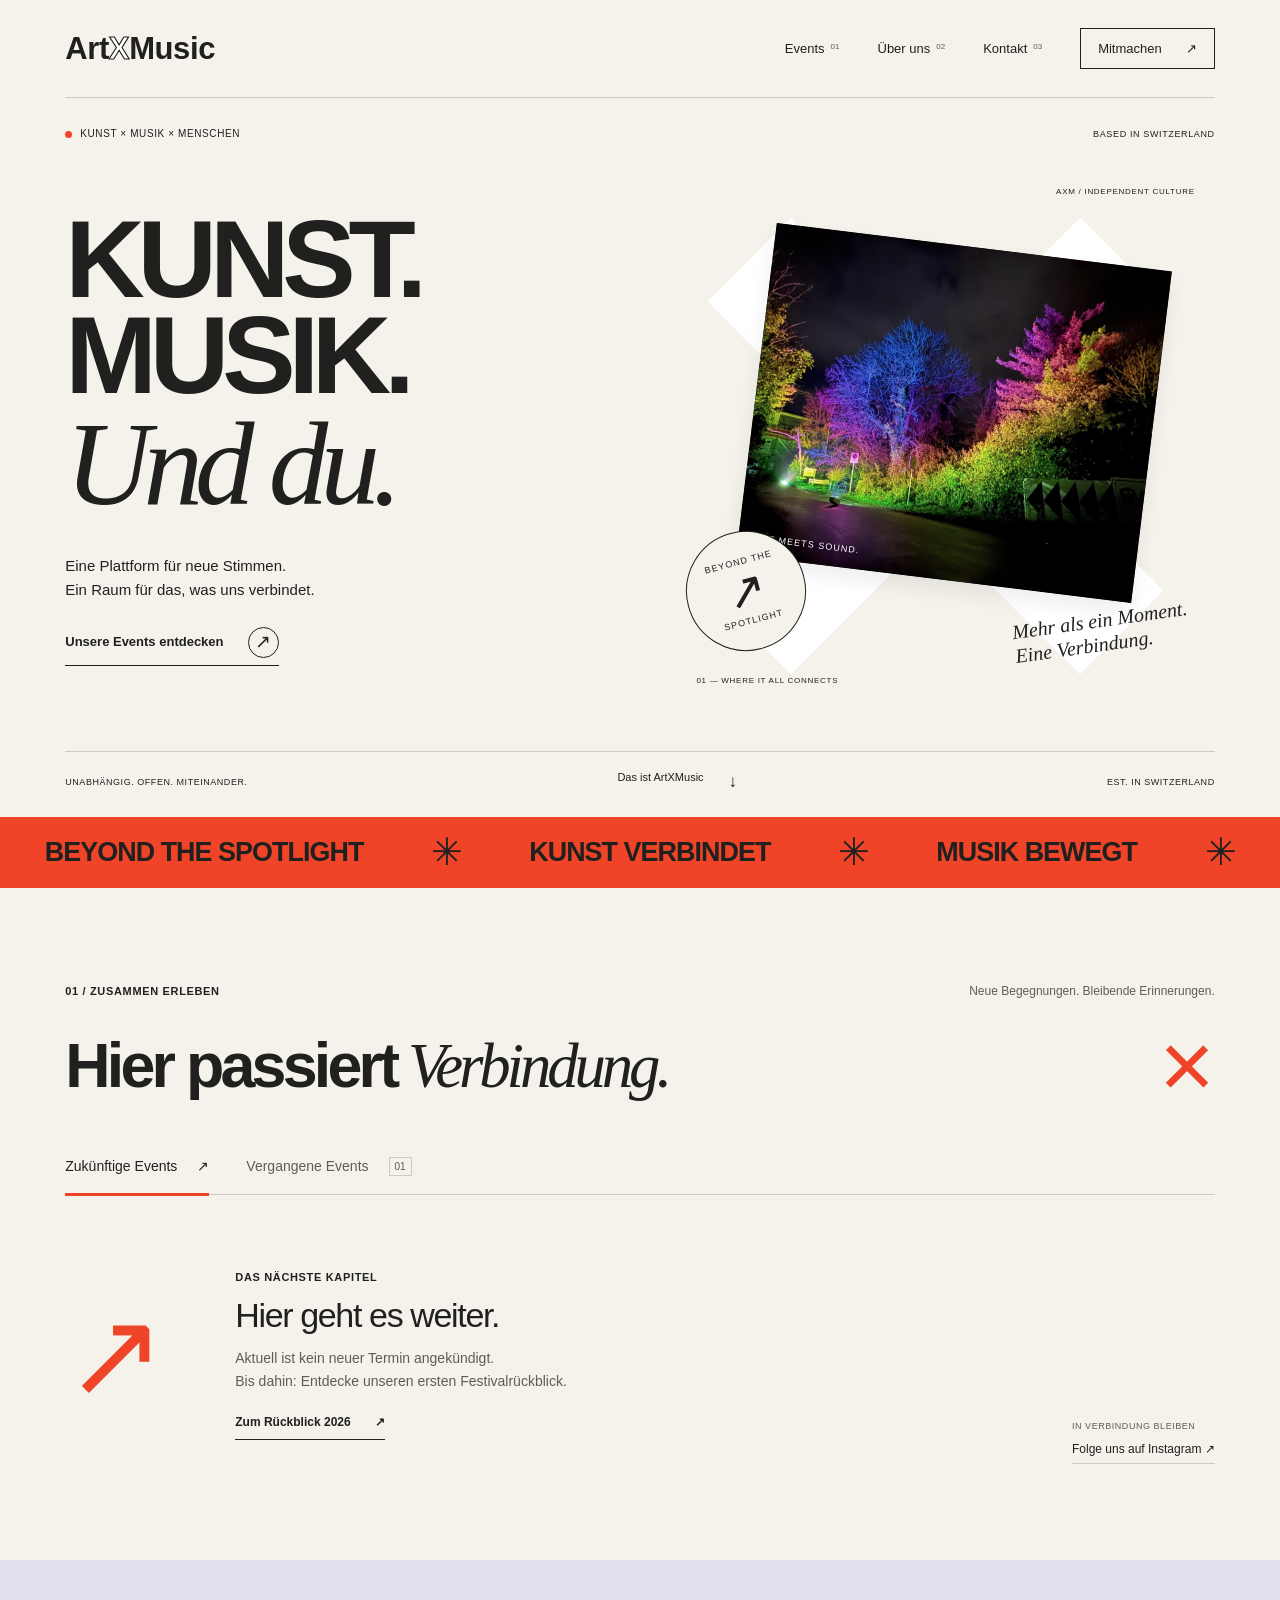
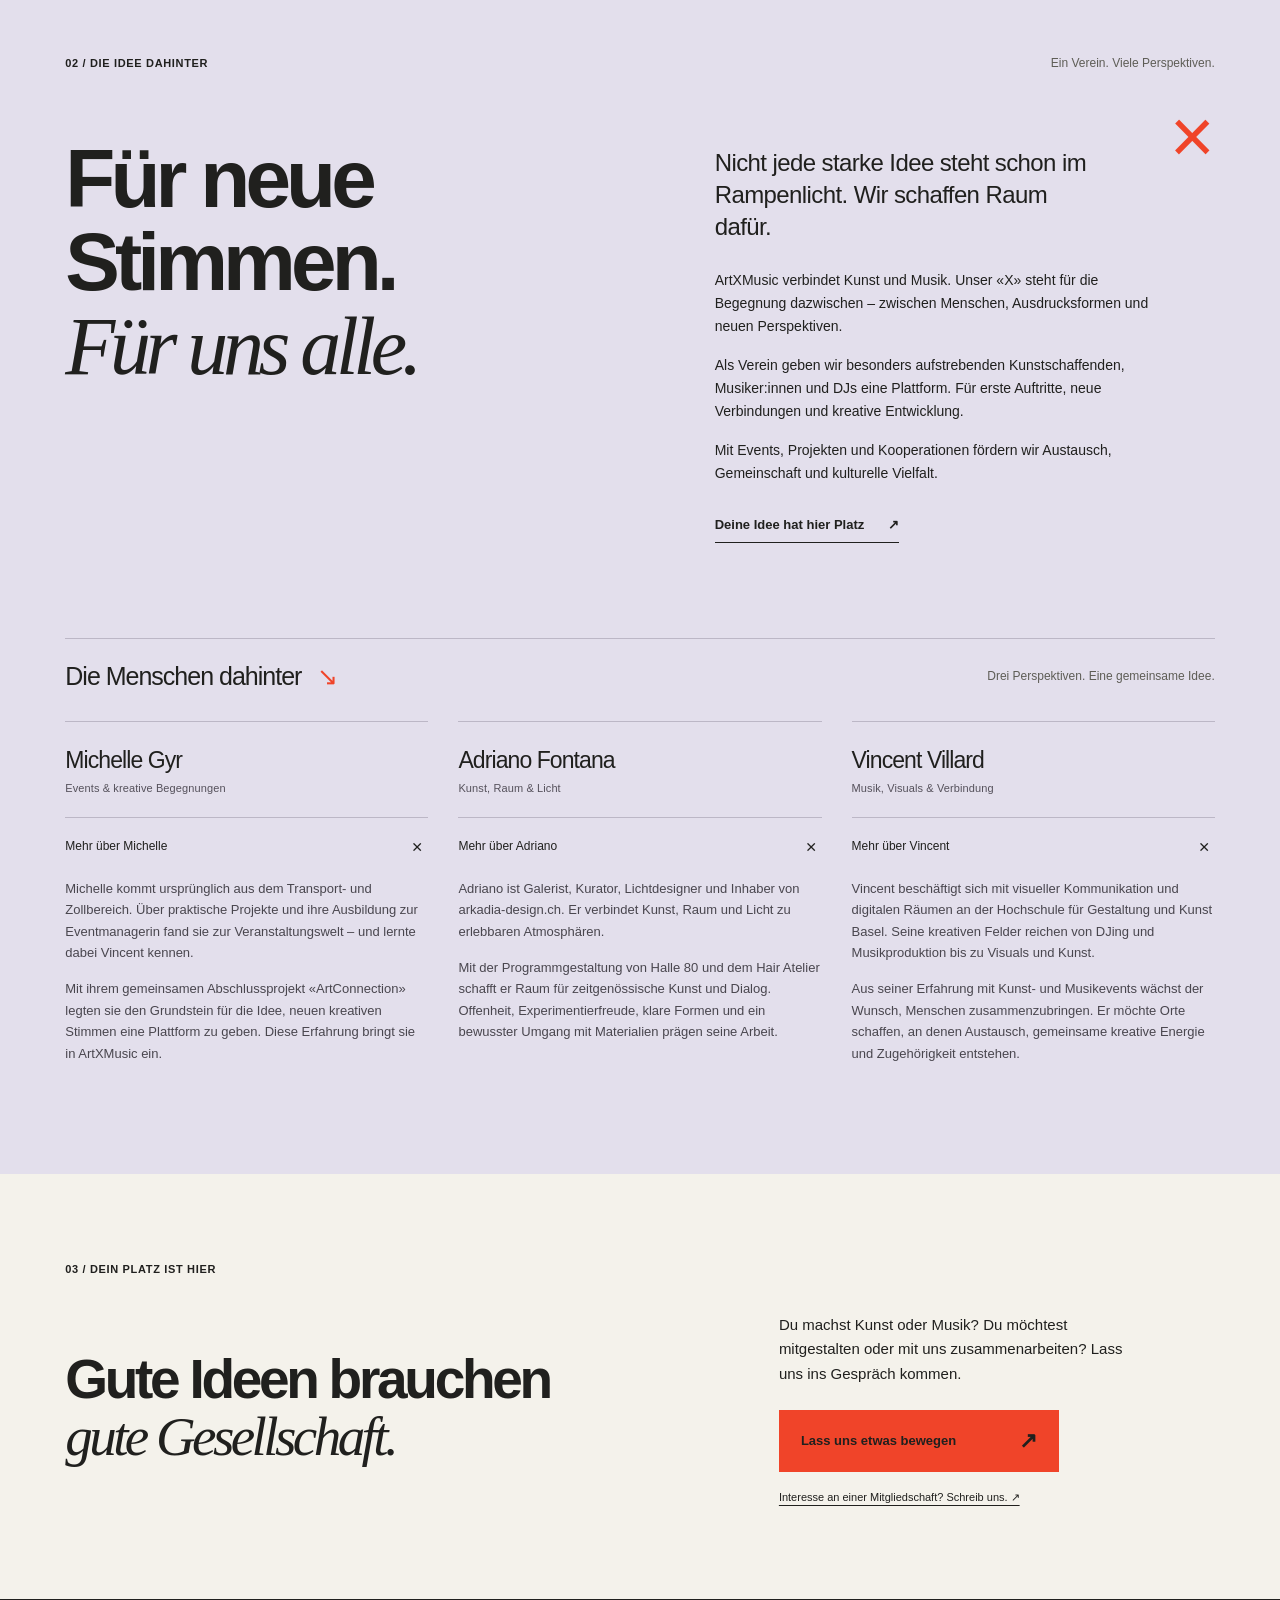
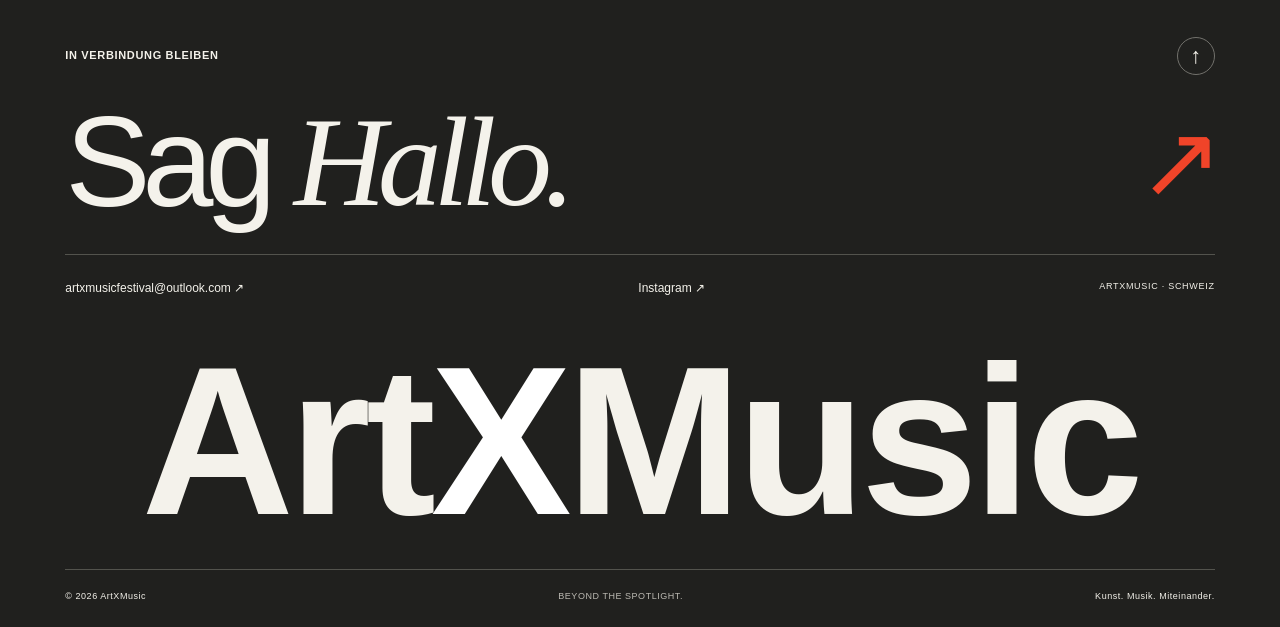
==== index.html @ 47f28bb2 "Add files via upload" ====
<!doctype html>
<html lang="de">
<head>
  <meta charset="UTF-8">
  <meta name="viewport" content="width=device-width, initial-scale=1">
  <meta name="theme-color" content="#f4f2eb">
  <meta name="description" content="ArtXMusic verbindet Kunst, Musik und Menschen. Entdecke unseren Verein, zukünftige Events und Rückblicke. Beyond the Spotlight.">
  <title>ArtXMusic — Beyond the Spotlight</title>
  <link rel="icon" href="assets/favicon.svg" type="image/svg+xml">
  <link rel="stylesheet" href="styles.css">
  <script src="app.js" defer></script>
</head>
<body>
  <a class="skip-link" href="#main">Zum Inhalt</a>
  <header class="site-header">
    <a class="wordmark" href="#start" aria-label="ArtXMusic – zur Startseite">Art<span class="brand-x">X</span>Music</a>
    <button class="menu-toggle" aria-controls="navigation" aria-expanded="false"><span>Menü</span><span aria-hidden="true">＋</span></button>
    <nav id="navigation" aria-label="Hauptnavigation">
      <a href="#events">Events<span class="nav-number">01</span></a>
      <a href="#verein">Über uns<span class="nav-number">02</span></a>
      <a href="#kontakt">Kontakt<span class="nav-number">03</span></a>
      <a class="nav-cta" href="#mitmachen">Mitmachen <span aria-hidden="true">↗</span></a>
    </nav>
  </header>

  <main id="main">
    <section class="hero page-width" id="start" aria-labelledby="hero-title">
      <div class="hero-eyebrow"><span class="status-dot"></span> KUNST × MUSIK × MENSCHEN <span class="hero-location">BASED IN SWITZERLAND</span></div>
      <div class="hero-grid">
        <div class="hero-copy">
          <h1 id="hero-title">KUNST.<br>MUSIK.<br><span class="serif-word">Und du.</span></h1>
          <p>Eine Plattform für neue Stimmen.<br>Ein Raum für das, was uns verbindet.</p>
          <a class="text-link" href="#events">Unsere Events entdecken <span class="arrow-circle" aria-hidden="true">↗</span></a>
        </div>
        <div class="hero-art" aria-label="Grafische Komposition aus Festivalmotiv und weißem X">
          <span class="art-coordinate coordinate-top" aria-hidden="true">AXM / INDEPENDENT CULTURE</span>
          <div class="art-cross" aria-hidden="true"></div>
          <figure class="hero-photo"><img src="assets/festival-2026.jpg" alt="Bäume in leuchtendem Blau, Pink und Grün bei Nacht" width="1800" height="1009" fetchpriority="high"><figcaption>ART MEETS SOUND.</figcaption></figure>
          <span class="art-note">Mehr als ein Moment.<br>Eine Verbindung.</span>
          <div class="round-stamp" aria-hidden="true"><span>BEYOND THE</span><strong>↗</strong><span>SPOTLIGHT</span></div>
          <span class="art-coordinate coordinate-bottom" aria-hidden="true">01 — WHERE IT ALL CONNECTS</span>
        </div>
      </div>
      <div class="hero-footer"><span>UNABHÄNGIG. OFFEN. MITEINANDER.</span><a href="#verein">Das ist ArtXMusic <span aria-hidden="true">↓</span></a><span class="hero-edition">EST. IN SWITZERLAND</span></div>
    </section>

    <div class="manifesto-strip" aria-label="Beyond the Spotlight"><div><span>BEYOND THE SPOTLIGHT</span><span class="strip-x" aria-hidden="true">✳</span><span>KUNST VERBINDET</span><span class="strip-x" aria-hidden="true">✳</span><span>MUSIK BEWEGT</span><span class="strip-x" aria-hidden="true">✳</span></div></div>

    <section class="events-section page-width section-space" id="events" aria-labelledby="events-title">
      <div class="section-topline"><span class="eyebrow">01 / ZUSAMMEN ERLEBEN</span><span class="small-note">Neue Begegnungen. Bleibende Erinnerungen.</span></div>
      <div class="section-heading"><h2 id="events-title">Hier passiert<span class="serif-word"> Verbindung.</span></h2><span class="small-cross" aria-hidden="true">×</span></div>
      <div class="event-tabs" role="tablist" aria-label="Veranstaltungen filtern">
        <button id="tab-future" role="tab" aria-selected="true" aria-controls="panel-future" tabindex="0">Zukünftige Events <span aria-hidden="true">↗</span></button>
        <button id="tab-past" role="tab" aria-selected="false" aria-controls="panel-past" tabindex="-1">Vergangene Events <span class="count">01</span></button>
      </div>
      <div id="panel-future" class="future-panel" role="tabpanel" aria-labelledby="tab-future">
        <div class="future-mark" aria-hidden="true">↗</div>
        <div class="future-copy"><span class="eyebrow">DAS NÄCHSTE KAPITEL</span><h3>Hier geht es weiter.</h3><p>Aktuell ist kein neuer Termin angekündigt.<br>Bis dahin: Entdecke unseren ersten Festivalrückblick.</p><button class="text-link" data-show-past>Zum Rückblick 2026 <span aria-hidden="true">↗</span></button></div>
        <a class="instagram-note" href="https://www.instagram.com/artxmusicfestival/" target="_blank" rel="noopener noreferrer"><span>IN VERBINDUNG BLEIBEN</span>Folge uns auf Instagram ↗</a>
      </div>
      <div id="panel-past" role="tabpanel" aria-labelledby="tab-past" hidden>
        <article class="event-card">
          <a class="event-image" href="festival-2026.html" aria-label="ArtXMusic Festival 2026 – Rückblick ansehen"><img src="assets/festival-2026.jpg" alt="Farbig beleuchtete Bäume – das Bildmotiv des ArtXMusic Festival 2026" width="1800" height="1009" loading="lazy"><span class="event-tag">RÜCKBLICK / 2026</span><span class="image-arrow" aria-hidden="true">↗</span></a>
          <div class="event-card-copy"><span class="eyebrow">04.–05. SEPTEMBER 2026 · DORNACH</span><h3><a href="festival-2026.html">ArtXMusic<br><span class="serif-word">Festival.</span></a></h3><p>Kunst und Musik an einem Ort.<br>Unser Festival in der Tipioase.</p><a class="text-link" href="festival-2026.html">Zum Rückblick <span aria-hidden="true">↗</span></a></div>
        </article>
      </div>
    </section>

    <section class="about-section section-space" id="verein" aria-labelledby="about-title">
      <div class="page-width"><div class="section-topline"><span class="eyebrow">02 / DIE IDEE DAHINTER</span><span class="small-note">Ein Verein. Viele Perspektiven.</span></div>
      <div class="about-grid"><h2 id="about-title">Für neue<br>Stimmen.<br><span class="serif-word">Für uns alle.</span></h2><div class="about-copy"><span class="about-symbol" aria-hidden="true">×</span><p class="lead">Nicht jede starke Idee steht schon im Rampenlicht. Wir schaffen Raum dafür.</p><p>ArtXMusic verbindet Kunst und Musik. Unser «X» steht für die Begegnung dazwischen – zwischen Menschen, Ausdrucksformen und neuen Perspektiven.</p><p>Als Verein geben wir besonders aufstrebenden Kunstschaffenden, Musiker:innen und DJs eine Plattform. Für erste Auftritte, neue Verbindungen und kreative Entwicklung.</p><p>Mit Events, Projekten und Kooperationen fördern wir Austausch, Gemeinschaft und kulturelle Vielfalt.</p><a class="text-link" href="#mitmachen">Deine Idee hat hier Platz <span aria-hidden="true">↗</span></a></div></div>
      <div class="team-intro"><h3>Die Menschen dahinter<span aria-hidden="true"> ↘</span></h3><span class="small-note">Drei Perspektiven. Eine gemeinsame Idee.</span></div>
      <div class="team-grid">
        <article class="team-card"><h4>Michelle Gyr</h4><p class="team-caption">Events & kreative Begegnungen</p><details open><summary>Mehr über Michelle <span aria-hidden="true">＋</span></summary><div class="bio"><p>Michelle kommt ursprünglich aus dem Transport- und Zollbereich. Über praktische Projekte und ihre Ausbildung zur Eventmanagerin fand sie zur Veranstaltungswelt – und lernte dabei Vincent kennen.</p><p>Mit ihrem gemeinsamen Abschlussprojekt «ArtConnection» legten sie den Grundstein für die Idee, neuen kreativen Stimmen eine Plattform zu geben. Diese Erfahrung bringt sie in ArtXMusic ein.</p></div></details></article>
        <article class="team-card"><h4>Adriano Fontana</h4><p class="team-caption">Kunst, Raum & Licht</p><details open><summary>Mehr über Adriano <span aria-hidden="true">＋</span></summary><div class="bio"><p>Adriano ist Galerist, Kurator, Lichtdesigner und Inhaber von arkadia-design.ch. Er verbindet Kunst, Raum und Licht zu erlebbaren Atmosphären.</p><p>Mit der Programmgestaltung von Halle 80 und dem Hair Atelier schafft er Raum für zeitgenössische Kunst und Dialog. Offenheit, Experimentierfreude, klare Formen und ein bewusster Umgang mit Materialien prägen seine Arbeit.</p></div></details></article>
        <article class="team-card"><h4>Vincent Villard</h4><p class="team-caption">Musik, Visuals & Verbindung</p><details open><summary>Mehr über Vincent <span aria-hidden="true">＋</span></summary><div class="bio"><p>Vincent beschäftigt sich mit visueller Kommunikation und digitalen Räumen an der Hochschule für Gestaltung und Kunst Basel. Seine kreativen Felder reichen von DJing und Musikproduktion bis zu Visuals und Kunst.</p><p>Aus seiner Erfahrung mit Kunst- und Musikevents wächst der Wunsch, Menschen zusammenzubringen. Er möchte Orte schaffen, an denen Austausch, gemeinsame kreative Energie und Zugehörigkeit entstehen.</p></div></details></article>
      </div></div>
    </section>

    <section class="participate-section page-width section-space" id="mitmachen" aria-labelledby="participate-title"><div class="participate-label eyebrow">03 / DEIN PLATZ IST HIER</div><div class="participate-content"><h2 id="participate-title">Gute Ideen brauchen<br><span class="serif-word">gute Gesellschaft.</span></h2><div><p>Du machst Kunst oder Musik? Du möchtest mitgestalten oder mit uns zusammenarbeiten? Lass uns ins Gespräch kommen.</p><a class="solid-button" href="mailto:artxmusicfestival@outlook.com?subject=Bei%20ArtXMusic%20mitmachen">Lass uns etwas bewegen <span aria-hidden="true">↗</span></a><a class="membership-link" href="mailto:artxmusicfestival@outlook.com?subject=Interesse%20an%20einer%20Mitgliedschaft">Interesse an einer Mitgliedschaft? Schreib uns. ↗</a></div></div></section>
  </main>

  <footer class="site-footer" id="kontakt"><div class="page-width"><div class="footer-top"><span class="eyebrow">IN VERBINDUNG BLEIBEN</span><a href="#start" class="back-top" aria-label="Zurück nach oben">↑</a></div><a class="footer-email" href="mailto:artxmusicfestival@outlook.com">Sag <span class="serif-word">Hallo.</span><span aria-hidden="true">↗</span></a><div class="footer-links"><a href="mailto:artxmusicfestival@outlook.com">artxmusicfestival@outlook.com ↗</a><a href="https://www.instagram.com/artxmusicfestival/" target="_blank" rel="noopener noreferrer">Instagram ↗</a><span>ARTXMUSIC · SCHWEIZ</span></div><div class="footer-brand" aria-hidden="true">Art<span>X</span>Music</div><div class="footer-bottom"><span>© 2026 ArtXMusic</span><span>BEYOND THE SPOTLIGHT.</span><span>Kunst. Musik. Miteinander.</span></div></div></footer>
</body>
</html>
---- styles.css ----
@font-face{font-family:Editorial;src:local('Georgia');font-display:swap}
:root{--paper:#f4f2eb;--ink:#20201e;--accent:#f04429;--line:#cccac1;--muted:#5e5d56;--lavender:#e3dfec;--gutter:clamp(22px,5.1vw,88px)}
*{box-sizing:border-box}html{scroll-behavior:smooth;scroll-padding-top:100px}body{margin:0;background:var(--paper);color:var(--ink);font-family:Arial,Helvetica,sans-serif;-webkit-font-smoothing:antialiased}a{color:inherit;text-decoration:none}button{font:inherit;color:inherit;cursor:pointer}img{display:block;width:100%;height:auto}button,a,summary{-webkit-tap-highlight-color:transparent}a:focus-visible,button:focus-visible,summary:focus-visible{outline:3px solid var(--accent);outline-offset:6px}::selection{background:var(--accent);color:var(--paper)}[hidden]{display:none!important}button{border:0;background:none}h1,h2,h3,h4,p,figure{margin:0}p{line-height:1.65}button,summary{touch-action:manipulation}section[id],footer[id]{scroll-margin-top:20px}.page-width{width:calc(100% - var(--gutter)*2);max-width:1520px;margin-inline:auto}.section-space{padding-block:95px}.eyebrow,.small-note,.hero-eyebrow,.hero-footer,.art-coordinate,.event-tag,.team-caption,.footer-bottom,.footer-links,.instagram-note span{font-size:11px;line-height:1.4;letter-spacing:.06em}.eyebrow{font-weight:600}.small-note{color:var(--muted);letter-spacing:0;font-size:12px}.serif-word{font-family:Georgia,'Times New Roman',serif;font-style:italic;font-weight:400;letter-spacing:-.065em}.site-header{height:98px;display:flex;align-items:center;justify-content:space-between;margin-inline:var(--gutter);border-bottom:1px solid var(--line);position:relative;z-index:10}.wordmark{font-size:31px;font-weight:800;letter-spacing:-.4px;display:inline-block;white-space:nowrap}.brand-x{font:inherit;color:#fff;letter-spacing:inherit;margin:0;-webkit-text-stroke:1.15px var(--ink)}.brand-dot{font-size:11px;align-self:flex-start;letter-spacing:0;margin-left:4px;margin-top:5px}.site-header nav{display:flex;gap:38px;align-items:center;font-size:13px}.site-header nav>a{display:flex;align-items:center;gap:6px}.site-header nav>a:not(.nav-cta):hover{color:var(--accent)}.nav-number{font-size:8px;align-self:flex-start;color:var(--muted);padding-top:1px}.site-header .nav-cta{border:1px solid var(--ink);padding:12px 17px;gap:24px}.nav-cta:hover{background:var(--ink);color:var(--paper)}.menu-toggle{display:none}.skip-link{position:fixed;z-index:100;background:var(--ink);color:var(--paper);padding:15px;top:-100px;left:20px}.skip-link:focus{top:15px}.hero{padding-top:29px}.hero-eyebrow{display:flex;align-items:center;gap:8px;font-size:10px}.status-dot{width:7px;height:7px;background:var(--accent);border-radius:50%}.hero-location{margin-left:auto;letter-spacing:.07em;font-size:9px}.hero-grid{display:grid;grid-template-columns:1.1fr 1fr;gap:40px;padding-top:28px;padding-bottom:43px;align-items:center;min-height:610px}.hero h1{font-size:clamp(82px,8.6vw,138px);line-height:.87;font-weight:800;letter-spacing:-.065em}.hero h1 .serif-word{font-size:1.08em;line-height:1.04;display:inline-block}.hero-copy>p{font-size:15px;margin-block:27px 25px;line-height:1.6}.text-link{display:inline-flex;align-items:center;gap:24px;font-size:13px;font-weight:600;padding:0 0 7px;border-bottom:1px solid var(--ink);line-height:1.6}.text-link:hover{color:var(--accent);border-color:var(--accent)}.arrow-circle{width:31px;height:31px;border:1px solid;border-radius:50%;display:flex;align-items:center;justify-content:center;font-size:19px;font-weight:400}.hero-art{height:506px;position:relative;isolation:isolate;margin-right:4px}.art-cross{position:absolute;inset:1% 6% 2% 1%;z-index:-1}.art-cross:before,.art-cross:after{content:'';position:absolute;top:40%;left:-4%;width:108%;height:24%;background:#fff;transform:rotate(45deg)}.art-cross:after{transform:rotate(-45deg)}.hero-photo{position:absolute;width:76%;height:66%;left:13%;top:12%;transform:rotate(7deg);box-shadow:0 10px 20px #00000012;background:#111;overflow:hidden}.hero-photo img{height:100%;object-fit:cover;object-position:59%;filter:saturate(.82)}.hero-photo figcaption{position:absolute;bottom:14px;left:16px;color:#fff;font-size:9px;letter-spacing:.12em}.art-coordinate{position:absolute;font-size:8px;letter-spacing:.09em}.coordinate-top{top:0;right:16px}.coordinate-bottom{bottom:5px;left:10px}.art-note{position:absolute;right:4%;bottom:7%;font-family:Georgia,serif;font-style:italic;font-size:20px;line-height:1.2;transform:rotate(-8deg)}.round-stamp{position:absolute;left:0;bottom:8%;background:var(--paper);border:1px solid var(--ink);width:120px;height:120px;border-radius:50%;display:flex;flex-direction:column;align-items:center;justify-content:center;transform:rotate(-15deg);gap:1px}.round-stamp span{font-size:9px;letter-spacing:.12em}.round-stamp strong{font-size:48px;line-height:1;font-weight:400}.hero-footer{border-top:1px solid var(--line);padding:18px 0 23px;display:flex;align-items:center;justify-content:space-between;font-size:9px}.hero-footer>a{font-size:11px;letter-spacing:0;display:flex;gap:25px}.hero-footer>a span{font-size:17px}.manifesto-strip{background:var(--accent);padding:20px 0;overflow:hidden}.manifesto-strip>div{display:flex;align-items:center;justify-content:space-around;gap:28px;width:max-content;min-width:100%;padding-inline:25px}.manifesto-strip span{font-weight:700;letter-spacing:-.035em;font-size:clamp(19px,2.1vw,32px);white-space:nowrap}.manifesto-strip .strip-x{font-size:38px;font-weight:400;line-height:.8}.section-topline{display:flex;justify-content:space-between;align-items:center;margin-bottom:33px}.section-heading{display:flex;justify-content:space-between;align-items:center;margin-bottom:40px;gap:20px}h2{font-size:clamp(42px,4.9vw,76px);line-height:1.04;letter-spacing:-.06em;font-weight:600}.section-heading h2{max-width:850px}.small-cross{font-size:95px;color:var(--accent);font-weight:400;line-height:.5}.event-tabs{display:flex;border-bottom:1px solid var(--line);gap:37px}.event-tabs button{padding:18px 0 18px;font-size:14px;color:var(--muted);position:relative;display:flex;align-items:center;gap:20px}.event-tabs button[aria-selected=true]{color:var(--ink)}.event-tabs button[aria-selected=true]:after{content:'';height:3px;background:var(--accent);left:0;right:0;position:absolute;bottom:-2px}.count{font-size:10px;border:1px solid var(--line);padding:3px 5px}.future-panel{display:grid;grid-template-columns:140px 1fr auto;align-items:center;gap:30px;padding:48px 0 0;min-height:270px}.future-mark{font-size:120px;color:var(--accent);line-height:1;font-weight:400}.future-copy h3{font-size:34px;letter-spacing:-.04em;margin:10px 0 12px;font-weight:500}.future-copy p{font-size:14px;color:var(--muted);margin-bottom:19px}.future-copy .text-link{font-size:12px}.instagram-note{font-size:12px;align-self:end;padding-bottom:7px;border-bottom:1px solid var(--line);margin-bottom:1px}.instagram-note span{display:block;font-size:9px;margin-bottom:9px;color:var(--muted)}.instagram-note:hover{color:var(--accent)}.event-card{display:grid;grid-template-columns:1.5fr 1fr;gap:6%;padding-top:35px;align-items:center}.event-image{position:relative;display:block;overflow:hidden}.event-image img{aspect-ratio:1.7;object-fit:cover;transition:transform .5s}.event-image:hover img{transform:scale(1.035)}.event-tag{position:absolute;top:16px;left:16px;background:var(--paper);padding:8px 10px;font-size:9px}.image-arrow{position:absolute;bottom:17px;right:17px;background:var(--accent);border-radius:50%;width:45px;height:45px;display:grid;place-items:center;font-size:25px}.event-card-copy .eyebrow{font-size:10px}.event-card-copy h3{font-size:clamp(35px,4.1vw,65px);letter-spacing:-.055em;line-height:1.05;margin:18px 0}.event-card-copy p{font-size:14px;color:var(--muted);margin-bottom:22px}.about-section{background:var(--lavender)}.about-grid{display:grid;grid-template-columns:1fr 1fr;gap:13%;margin-top:65px}.about-grid h2{font-size:clamp(48px,6.4vw,100px);line-height:1.02}.about-copy{position:relative;padding-top:10px}.about-symbol{position:absolute;right:0;top:-20px;font-size:77px;line-height:.5;color:var(--accent)}.about-copy .lead{font-size:24px;letter-spacing:-.025em;line-height:1.35;max-width:380px;margin-bottom:25px}.about-copy>p:not(.lead){font-size:14px;margin-bottom:16px;max-width:440px}.about-copy .text-link{margin-top:13px}.team-intro{margin-top:95px;padding-top:23px;border-top:1px solid #bcb7c6;display:flex;justify-content:space-between;align-items:center;gap:20px;margin-bottom:30px}.team-intro h3{font-size:25px;letter-spacing:-.04em;font-weight:500}.team-intro h3 span{margin-left:10px;color:var(--accent)}.team-grid{display:grid;grid-template-columns:repeat(3,1fr);gap:30px}.portrait{position:relative;overflow:hidden;background:#d0ccd7}.portrait img{height:370px;object-fit:cover;filter:grayscale(1);transition:filter .35s,transform .5s}.team-card:hover .portrait img{filter:grayscale(0);transform:scale(1.015)}.portrait span{position:absolute;bottom:12px;left:14px;color:#fff;font-size:11px;text-shadow:0 1px 4px #000}.team-card h4{font-size:23px;letter-spacing:-.04em;font-weight:500;margin-top:20px}.team-caption{font-size:11px;letter-spacing:.01em;color:#55515b;margin-top:7px}.team-card details{margin-top:20px;border-top:1px solid #bcb7c6}.team-card summary{list-style:none;display:flex;justify-content:space-between;align-items:center;font-size:12px;cursor:pointer;padding:15px 0}.team-card summary::-webkit-details-marker{display:none}.team-card summary span{font-size:20px;font-weight:400}.team-card details[open] summary span{transform:rotate(45deg)}.bio p{font-size:13px;margin-bottom:15px;color:#49464e}.participate-section{padding-block:88px 95px}.participate-label{margin-bottom:35px}.participate-content{display:grid;grid-template-columns:1.4fr 1fr;gap:9%;align-items:center}.participate-content h2{font-size:clamp(42px,4.3vw,69px)}.participate-content p{font-size:15px;margin-bottom:23px;max-width:360px}.solid-button{display:flex;align-items:center;justify-content:space-between;background:var(--accent);color:var(--ink);padding:18px 22px;font-size:13px;font-weight:600;gap:20px;width:fit-content;min-width:280px}.solid-button:hover{background:var(--ink);color:var(--paper)}.solid-button>span{font-size:22px}.membership-link{display:block;font-size:11px;margin-top:19px;text-decoration:underline;text-underline-offset:4px}.site-footer{background:var(--ink);color:var(--paper);padding-top:38px}.footer-top{display:flex;justify-content:space-between;align-items:center}.back-top{border:1px solid #72716c;border-radius:50%;width:38px;height:38px;display:grid;place-items:center;font-size:22px}.back-top:hover{background:var(--accent);border-color:var(--accent)}.footer-email{display:flex;justify-content:space-between;align-items:center;font-size:clamp(62px,10vw,160px);letter-spacing:-.065em;padding:23px 0 28px;border-bottom:1px solid #53534d;line-height:1}.footer-email .serif-word{margin-right:auto;margin-left:.2em}.footer-email>span:last-child{font-family:Arial,sans-serif;color:var(--accent);font-size:.8em;font-style:normal}.footer-links{display:flex;justify-content:space-between;padding-top:25px;font-size:12px;letter-spacing:0;gap:20px}.footer-links>a:hover{color:#ff8b76}.footer-links>span{font-size:9px;letter-spacing:.08em}.footer-brand{font-size:clamp(55px,16.5vw,260px);font-weight:800;letter-spacing:-.025em;line-height:1.12;text-align:center;white-space:nowrap;padding-block:26px 10px}.footer-brand>span{font:inherit;color:#fff;letter-spacing:inherit;margin:0}.footer-bottom{display:flex;justify-content:space-between;gap:15px;padding:20px 0 24px;border-top:1px solid #53534d;font-size:9px}.footer-bottom>span:nth-child(2){color:#bbb9b2}.event-detail-header{display:flex;justify-content:space-between;align-items:center;padding-block:32px}.back-link{font-size:12px;display:inline-flex;gap:12px}.back-link:hover{color:var(--accent)}.detail-hero{padding:40px 0 45px}.detail-hero .eyebrow{color:var(--accent)}.detail-hero h1{font-size:clamp(65px,10vw,155px);letter-spacing:-.065em;line-height:.93;margin:25px 0 35px;font-weight:700}.detail-meta{display:flex;gap:60px;padding-top:25px;border-top:1px solid var(--line)}.detail-meta dt{font-size:9px;letter-spacing:.08em;margin-bottom:9px;color:var(--muted)}.detail-meta dd{margin:0;font-size:13px}.detail-image{width:100%;background:#111;border:0;padding:0;position:relative;display:block}.detail-image img{max-height:720px;object-fit:cover}.detail-image .image-arrow{background:var(--paper);color:var(--ink)}.image-caption{font-size:10px;color:var(--muted);margin-top:12px;display:flex;justify-content:space-between;gap:20px}.detail-intro{display:grid;grid-template-columns:1fr 1fr;gap:12%;padding-block:75px}.detail-intro p{font-size:15px;max-width:440px}.detail-intro .eyebrow{display:block;margin-bottom:20px}.detail-intro h2{font-size:52px}.video-section{padding-top:30px;padding-bottom:85px}.video-heading{display:flex;justify-content:space-between;align-items:center;border-top:1px solid var(--line);padding-block:25px}.video-heading h2{font-size:34px}.video-shell{aspect-ratio:16/9;background:#1a1a19;position:relative;overflow:hidden;display:grid;place-items:center}.video-shell::before{content:'ArtXMusic';position:absolute;font-size:clamp(35px,9vw,130px);letter-spacing:-.07em;font-weight:800;color:#ffffff10;white-space:nowrap}.video-play{position:relative;z-index:1;color:var(--paper);display:flex;align-items:center;flex-direction:column;gap:22px;padding:25px}.play-circle{width:85px;height:85px;border:1px solid #ffffff70;border-radius:50%;display:grid;place-items:center;background:var(--accent);color:var(--ink);font-size:28px;padding-left:5px;transition:transform .2s}.video-play:hover .play-circle{transform:scale(1.08)}.video-play>span:last-child{font-size:12px}.video-shell iframe{width:100%;height:100%;position:absolute;inset:0;border:0}.video-privacy{font-size:11px;color:var(--muted);margin-top:13px;line-height:1.7}.event-next{background:var(--lavender);padding-block:55px}.event-next .page-width{display:flex;align-items:center;justify-content:space-between;gap:30px}.event-next h2{font-size:44px}.lightbox{width:95vw;max-width:1700px;padding:55px 20px 20px;background:var(--ink);border:0;color:var(--paper)}.lightbox::backdrop{background:#10100fea}.lightbox img{max-height:80vh;object-fit:contain}.lightbox-close{position:absolute;right:20px;top:10px;color:var(--paper);font-size:30px;min-height:40px;min-width:40px}.lightbox p{font-size:11px;margin-top:12px}.lightbox-close:hover{color:var(--accent)}
@media(min-width:1600px){.hero-grid{min-height:710px}.hero-art{height:580px}.hero h1{font-size:155px}.portrait img{height:440px}}
@media(max-width:1050px){.site-header nav{gap:24px}.hero-grid{gap:20px;min-height:565px}.hero-art{height:440px}.hero h1{font-size:9.6vw}.hero-location{font-size:8px}.round-stamp{width:100px;height:100px;left:-8px}.round-stamp span{font-size:8px}.round-stamp strong{font-size:36px}.hero-copy>p{font-size:14px}.art-note{font-size:18px}.future-panel{grid-template-columns:90px 1fr;gap:25px}.future-mark{font-size:90px}.instagram-note{grid-column:2;justify-self:start;margin-top:0}.portrait img{height:300px}.about-grid{gap:8%}.about-copy .lead{font-size:22px;max-width:300px}.about-symbol{top:-38px}.participate-content{gap:7%}.solid-button{min-width:250px}.team-grid{gap:22px}.section-space{padding-block:75px}.detail-hero h1{font-size:12vw}}
@media(max-width:720px){html{scroll-padding-top:20px}.site-header{height:78px}.wordmark{font-size:27px}.brand-x{font-size:inherit}.menu-toggle{display:flex;gap:20px;align-items:center;font-size:12px;padding:10px 0 10px 10px}.menu-toggle>span:last-child{font-size:24px}.site-header nav{display:none;position:absolute;left:calc(-1*var(--gutter));right:calc(-1*var(--gutter));top:77px;background:var(--paper);padding:20px var(--gutter) 30px;border-bottom:1px solid var(--line);box-shadow:0 12px 20px #0000000a}.site-header nav.is-open{display:flex;align-items:stretch;flex-direction:column;gap:0}.site-header nav>a{padding:17px 0;font-size:20px;justify-content:space-between;border-bottom:1px solid var(--line)}.site-header nav>a.nav-cta{padding:14px;margin-top:20px;font-size:15px;border:1px solid}.hero{padding-top:22px}.hero-location{display:none}.hero-eyebrow{font-size:9px}.hero-grid{display:flex;flex-direction:column;align-items:stretch;gap:0;padding-top:28px;padding-bottom:19px}.hero h1{font-size:clamp(80px,17vw,122px);line-height:.87}.hero-copy>p{margin:23px 0 19px;font-size:14px}.hero-copy .text-link{font-size:12px;gap:20px}.hero-art{height:385px;margin:35px 0 5px;width:100%;max-width:470px;align-self:center}.hero-photo{height:66%;width:74%;top:12%;left:15%}.art-cross{inset:0 8%}.coordinate-top{right:5px}.coordinate-bottom{left:0;font-size:7px}.art-note{bottom:5%;right:5%;font-size:19px}.round-stamp{bottom:10%;left:2%;width:95px;height:95px}.hero-footer{font-size:8px;padding:15px 0 18px;gap:14px;line-height:1.5}.hero-footer>a{font-size:10px;gap:10px}.hero-edition{display:none}.manifesto-strip{padding:18px 0}.manifesto-strip span{font-size:21px}.manifesto-strip>div{justify-content:flex-start;gap:25px}.manifesto-strip .strip-x{font-size:30px}.section-space{padding-block:55px}.section-topline{margin-bottom:28px}.section-topline>.small-note{display:none}h2{font-size:43px}.section-heading h2{max-width:85%;line-height:1.08}.section-heading h2 .serif-word{display:block}.section-heading{margin-bottom:25px}.small-cross{font-size:70px}.event-tabs{gap:25px}.event-tabs button{font-size:12px;gap:10px;padding-block:17px}.future-panel{padding-top:33px;grid-template-columns:48px 1fr;gap:18px;align-items:start}.future-mark{font-size:57px;margin-top:12px}.future-copy h3{font-size:28px}.future-copy p{font-size:13px}.future-copy .eyebrow{font-size:9px}.instagram-note{font-size:11px;margin-top:9px}.event-card{grid-template-columns:1fr;gap:24px;padding-top:27px}.event-card-copy h3{font-size:43px;margin-block:13px}.event-card-copy h3 br{display:none}.event-card-copy h3 .serif-word{margin-left:.15em}.event-card-copy p{font-size:13px;margin-bottom:15px}.event-card-copy .eyebrow{font-size:9px}.about-grid{grid-template-columns:1fr;gap:40px;margin-top:25px}.about-grid h2{font-size:64px}.about-copy{padding-top:0;max-width:480px}.about-copy .lead{font-size:24px;max-width:85%}.about-symbol{top:-3px;right:0;font-size:65px}.about-copy>p:not(.lead){font-size:14px}.team-intro{margin-top:55px;margin-bottom:25px;display:block}.team-intro h3{font-size:24px}.team-intro>.small-note{display:block;margin-top:9px;font-size:11px}.team-grid{grid-template-columns:1fr;gap:35px}.portrait img{height:auto;aspect-ratio:1.05;object-position:center 35%}.team-card h4{margin-top:16px;font-size:26px}.team-card details{margin-top:15px}.team-card summary{font-size:13px}.bio p{font-size:14px}.participate-content{grid-template-columns:1fr;gap:26px}.participate-content h2{font-size:43px}.participate-label{margin-bottom:25px}.participate-content p{font-size:14px;max-width:100%}.solid-button{width:100%;font-size:13px;min-width:0}.membership-link{font-size:11px;line-height:1.6}.site-footer{padding-top:25px}.footer-top .eyebrow{font-size:9px}.footer-email{font-size:clamp(58px,13vw,90px);padding-block:28px}.footer-links{flex-direction:column;gap:15px;font-size:12px}.footer-links>span{margin-top:7px}.footer-brand{font-size:16.5vw;padding-top:28px;padding-bottom:20px}.footer-bottom{font-size:8px;gap:18px}.footer-bottom>span:last-child{display:none}.detail-hero{padding:28px 0 20px}.event-detail-header{padding-block:25px}.back-link{font-size:11px}.event-detail-header>.eyebrow{font-size:9px}.detail-hero h1{font-size:16vw;margin:23px 0 27px}.detail-meta{gap:25px;flex-wrap:wrap}.detail-meta dd{font-size:12px;line-height:1.5}.detail-meta dt{font-size:8px}.detail-image img{aspect-ratio:1;object-position:55%}.image-caption{font-size:9px;line-height:1.5}.image-caption>span:last-child{display:none}.detail-intro{grid-template-columns:1fr;gap:25px;padding-block:45px}.detail-intro h2{font-size:43px}.detail-intro p{font-size:14px}.video-section{padding-top:10px;padding-bottom:50px}.video-heading h2{font-size:29px}.video-heading .eyebrow{font-size:8px}.play-circle{height:65px;width:65px;font-size:22px}.video-play{gap:12px}.video-play>span:last-child{font-size:11px}.video-privacy{font-size:10px}.event-next .page-width{flex-direction:column;align-items:start;gap:25px}.event-next h2{font-size:36px}.event-next{padding-block:38px}.lightbox{width:100vw;padding:60px 10px 15px}.lightbox img{max-height:70vh}}
@media(prefers-reduced-motion:reduce){html{scroll-behavior:auto}*,*:before,*:after{animation:none!important;transition:none!important}}

/* Team profiles without portraits. */
.team-card{border-top:1px solid #bcb7c6;padding-top:5px}.team-card .bio{padding-top:3px}
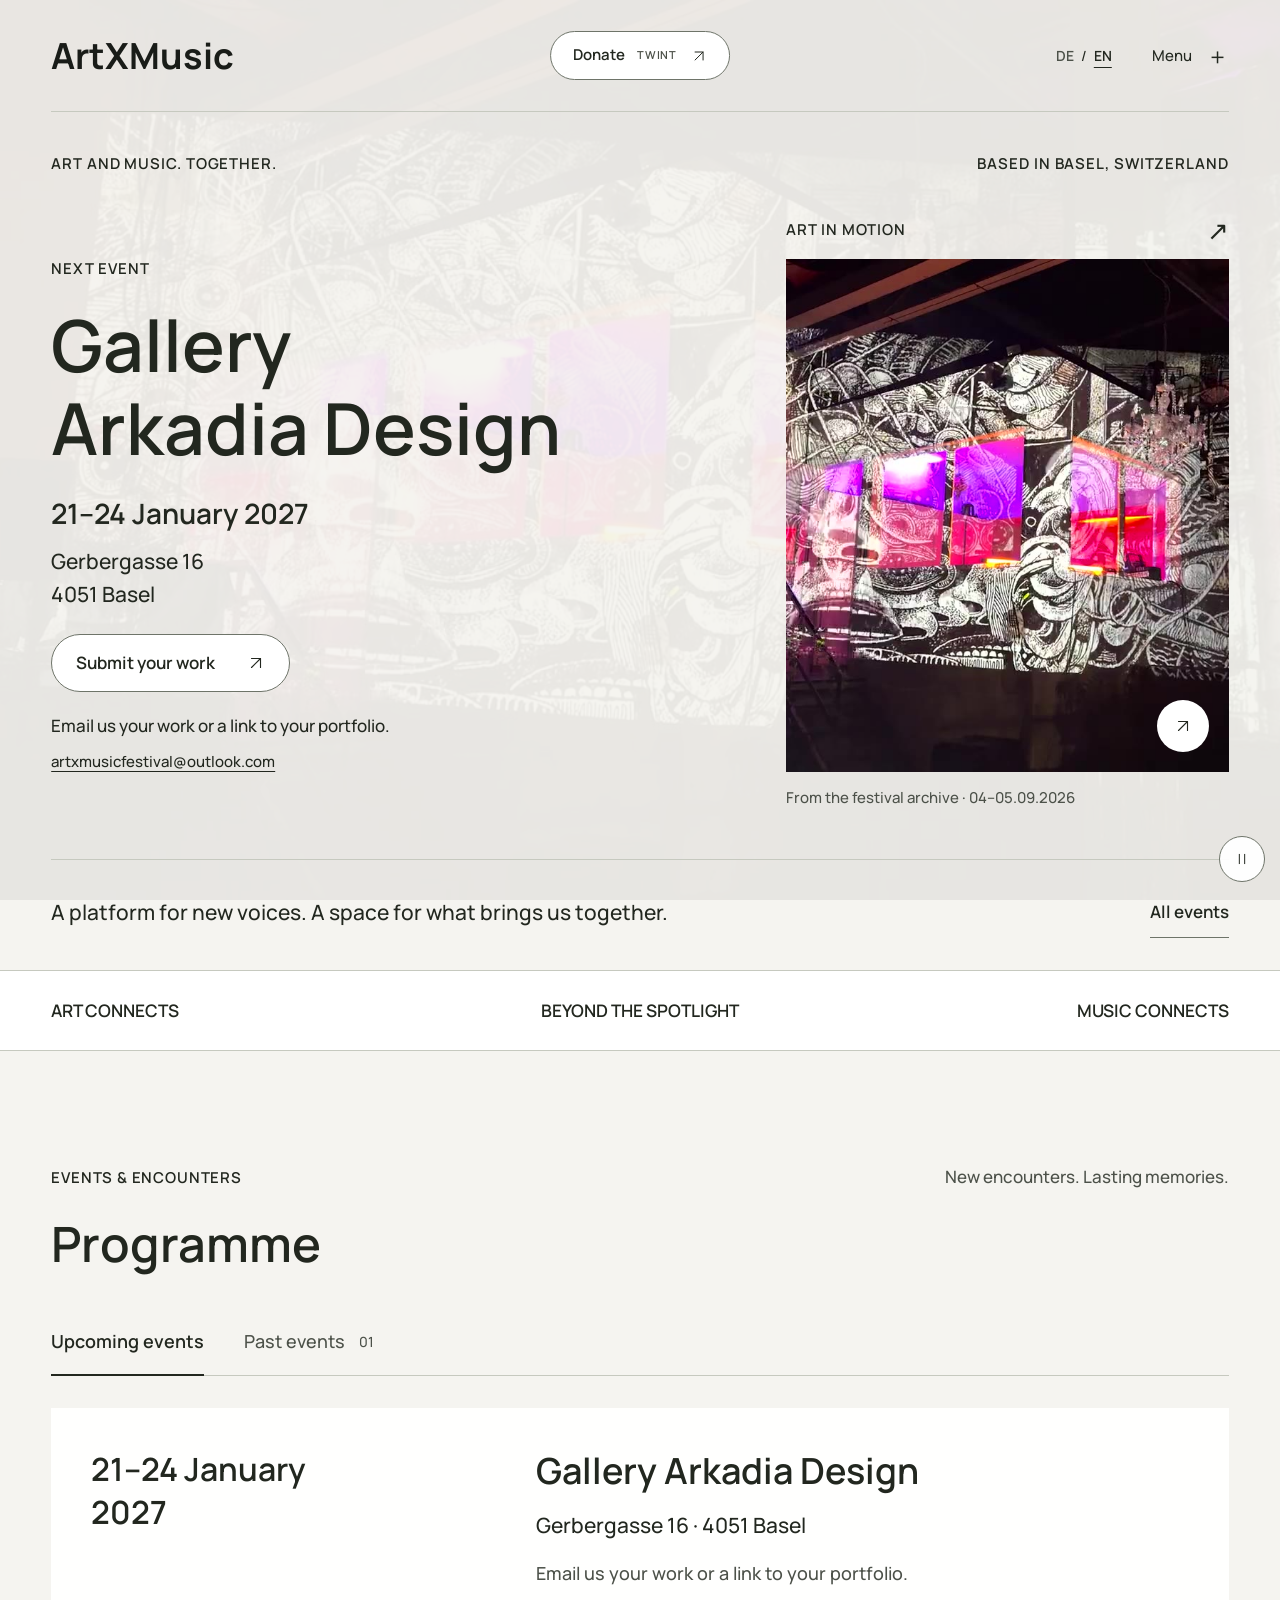
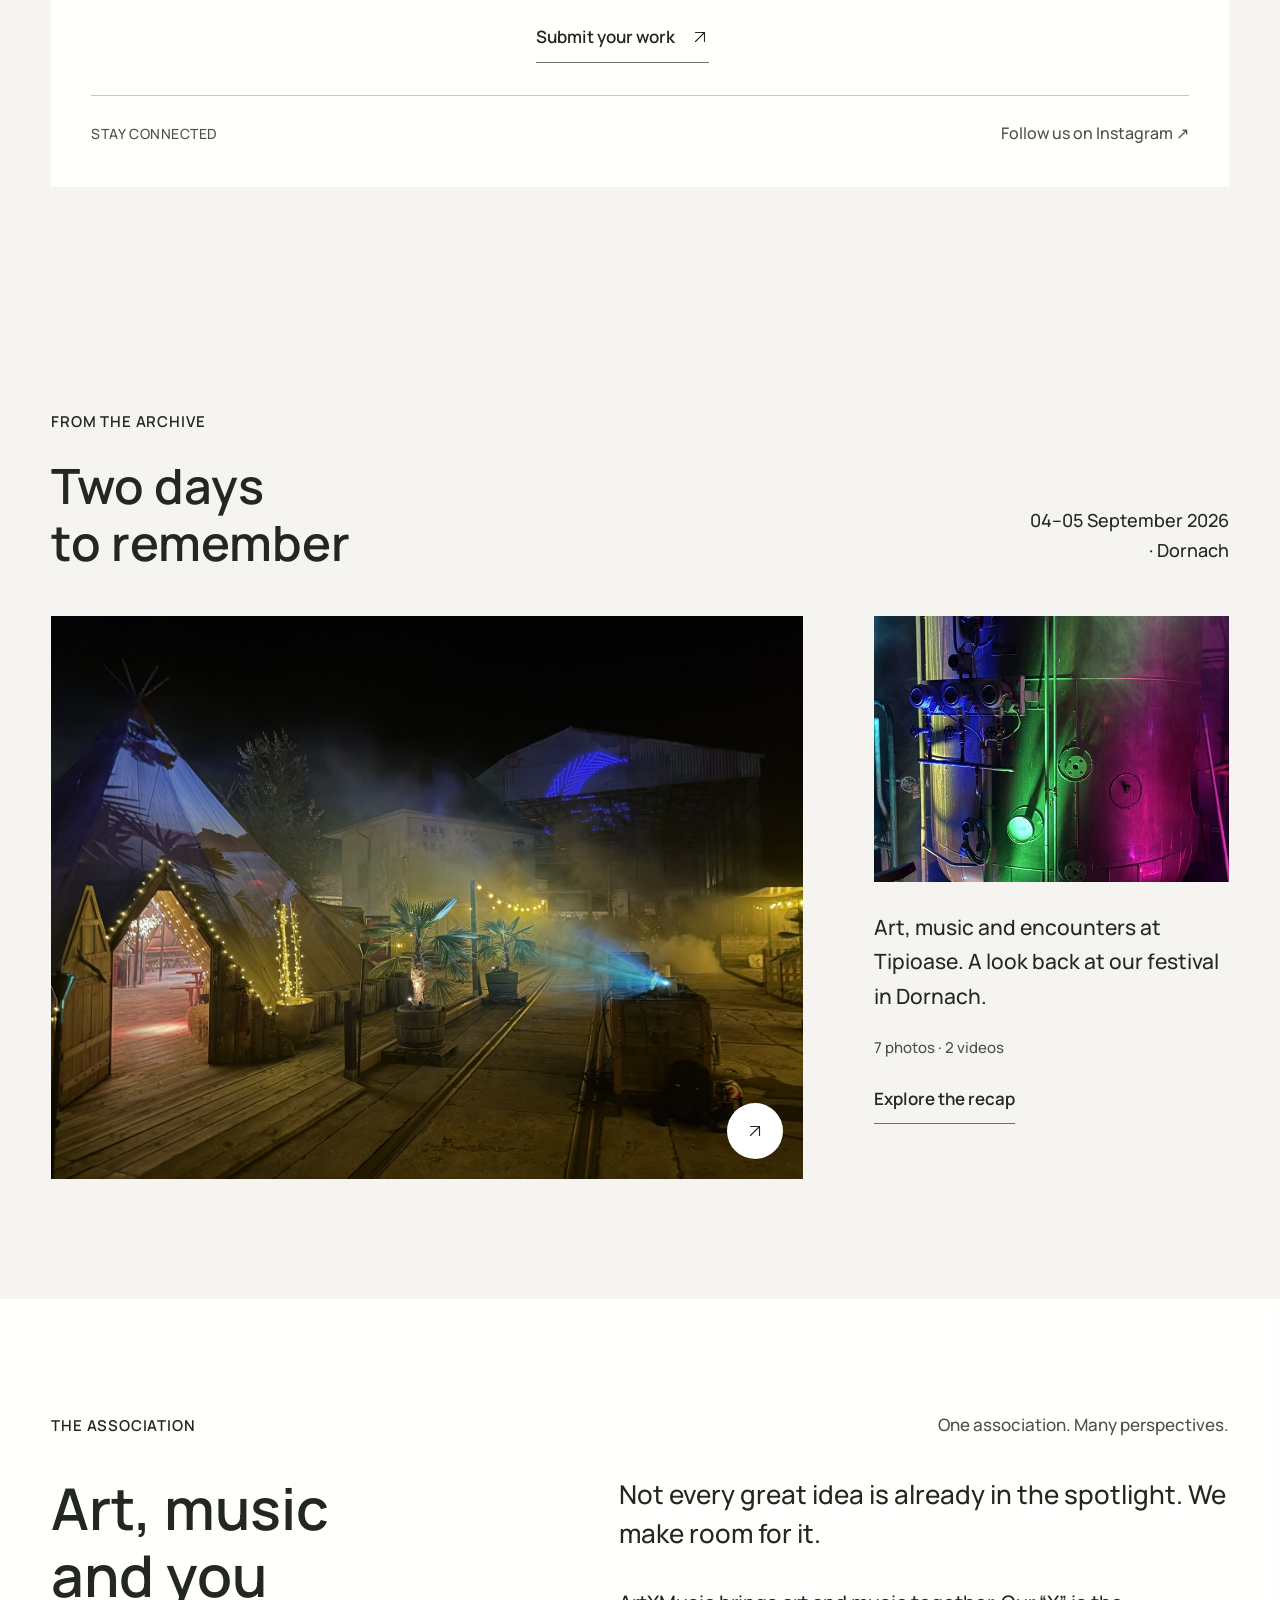
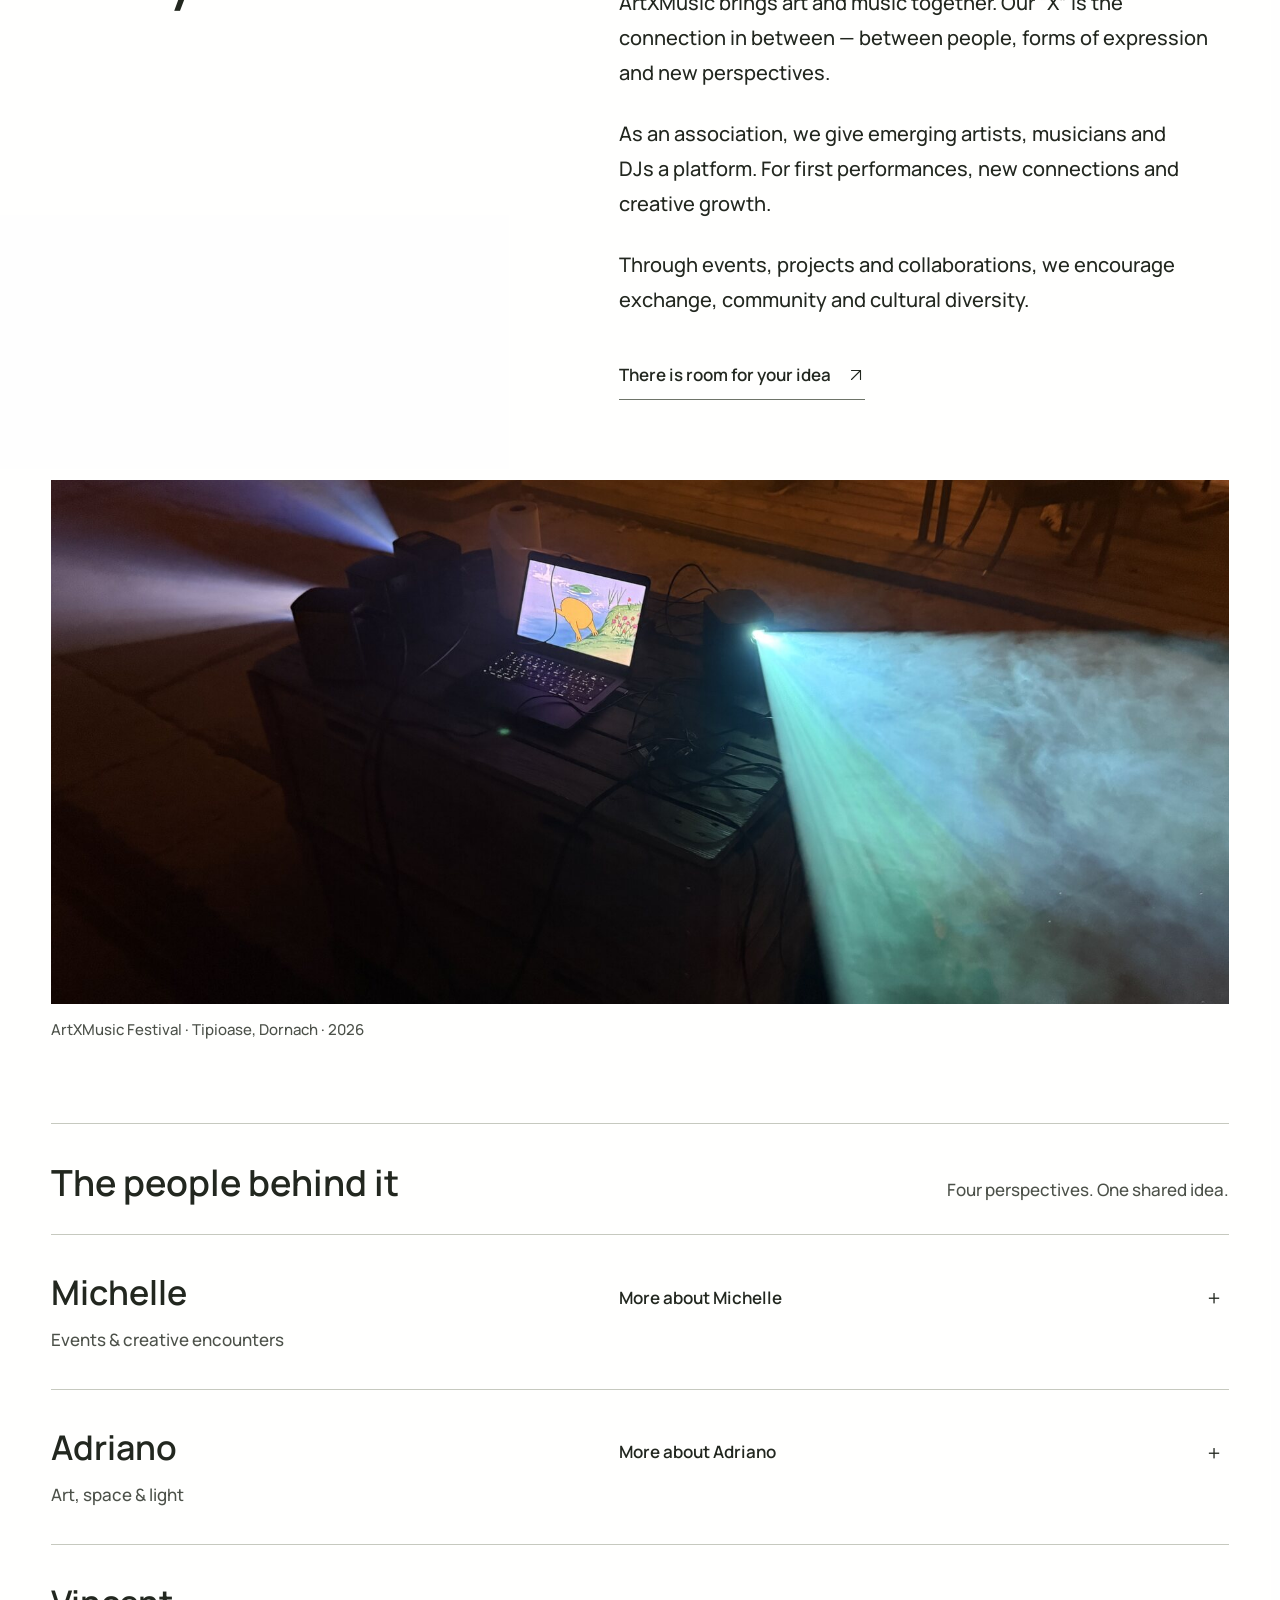
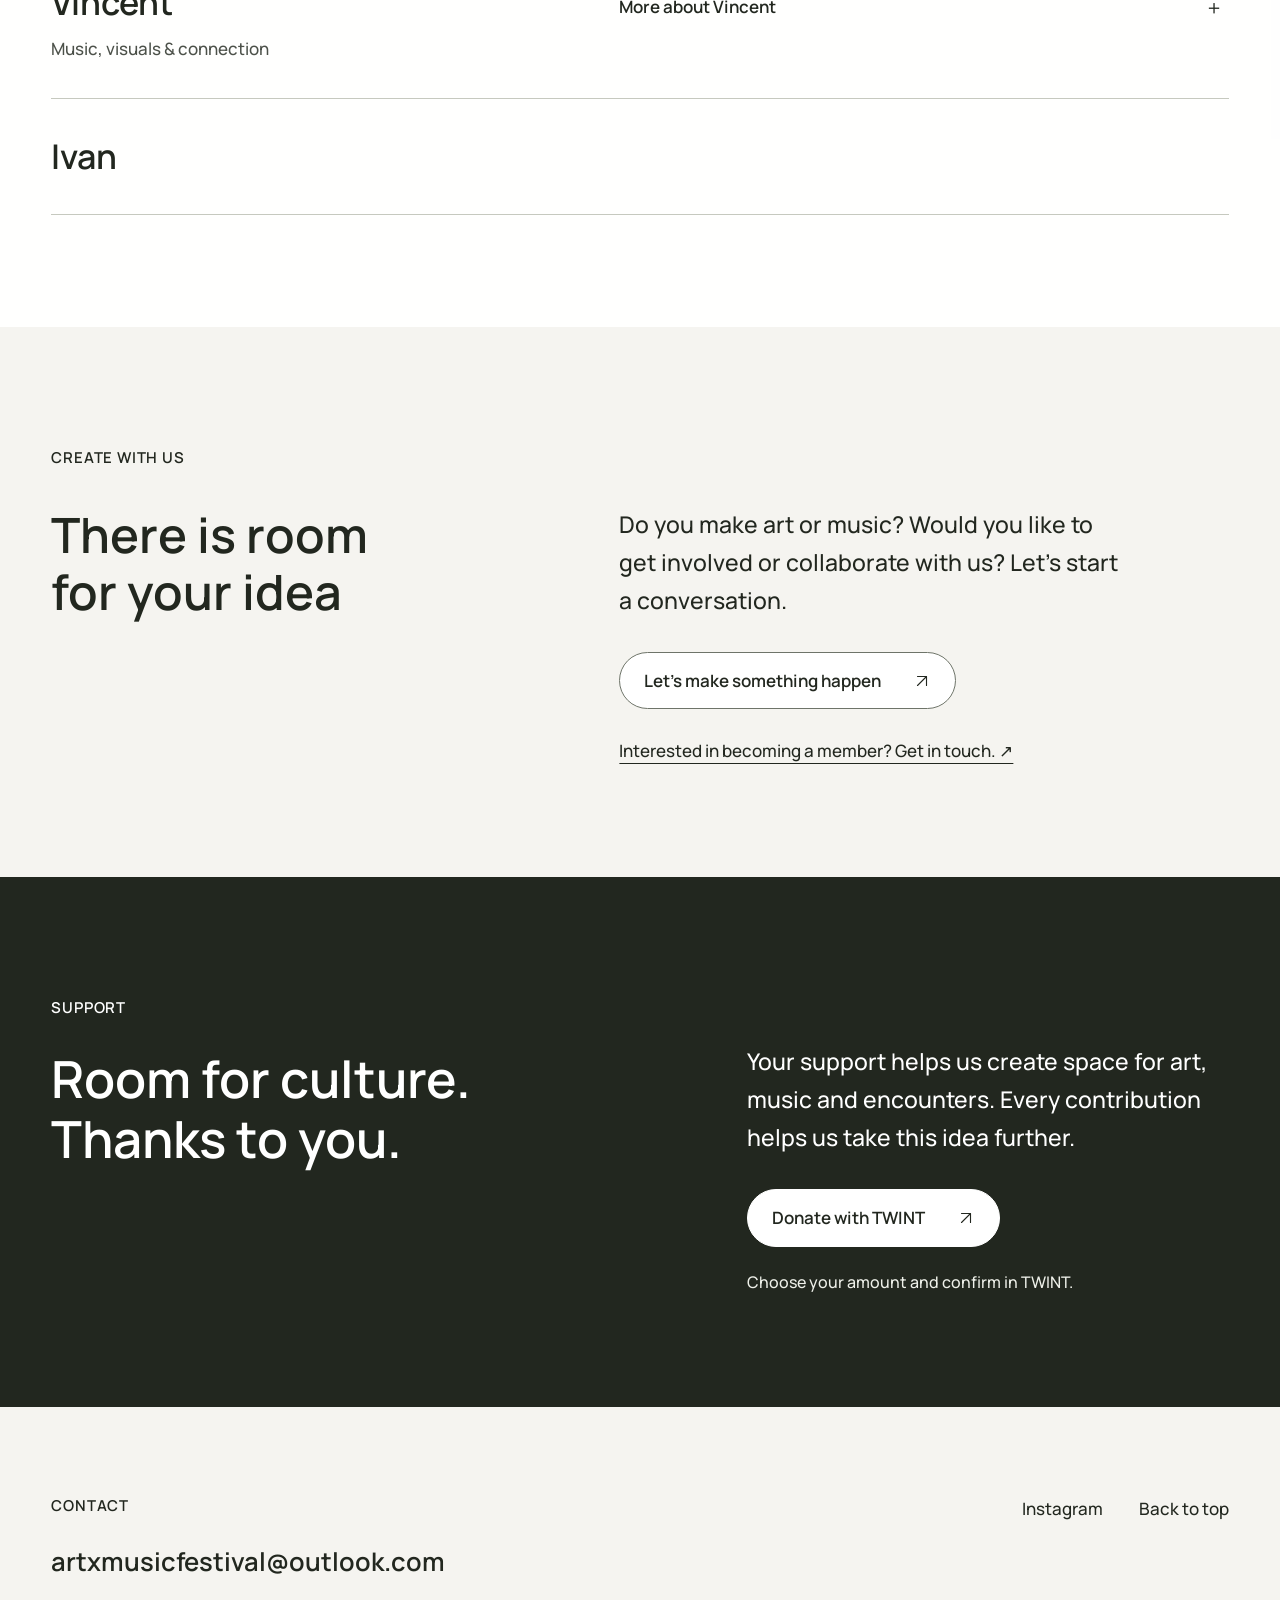
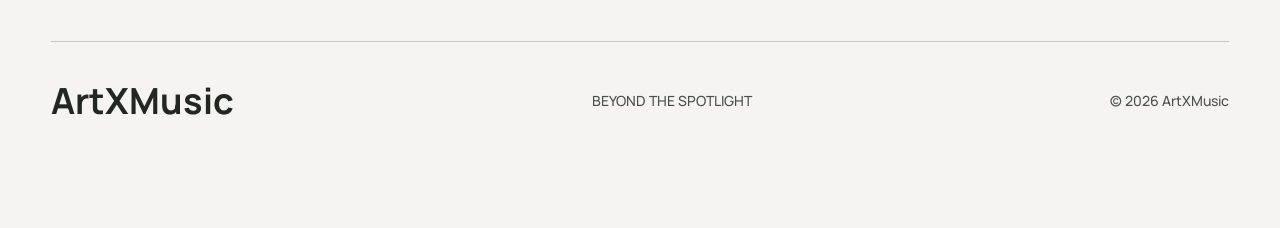
==== commit 24330aa0: "Add files via upload" ====
--- a/index.html
+++ b/index.html
@@ -1,85 +1,125 @@
 <!doctype html>
-<html lang="de">
+<html lang="en">
 <head>
   <meta charset="UTF-8">
   <meta name="viewport" content="width=device-width, initial-scale=1">
-  <meta name="theme-color" content="#f4f2eb">
-  <meta name="description" content="ArtXMusic verbindet Kunst, Musik und Menschen. Entdecke unseren Verein, zukünftige Events und Rückblicke. Beyond the Spotlight.">
-  <title>ArtXMusic — Beyond the Spotlight</title>
+  <meta name="theme-color" content="#f5f4f0">
+  <meta name="description" content="ArtXMusic at Gallery Arkadia Design: 21–24 January 2027, Gerbergasse 16, 4051 Basel. Apply by emailing us your work." data-i18n-content="t105">
+  <title data-i18n="event.arkadia.title">ArtXMusic — Arkadia Design · January 2027</title>
   <link rel="icon" href="assets/favicon.svg" type="image/svg+xml">
-  <link rel="stylesheet" href="styles.css">
-  <script src="app.js" defer></script>
+  <link rel="preload" href="assets/fonts/manrope-latin-variable.woff2" as="font" type="font/woff2" crossorigin>
+  <link rel="stylesheet" href="styles.css?v=20261103-editorial-01">
+  <link rel="stylesheet" href="layout.css?v=20261103-editorial-01">
+  <script src="i18n.js?v=20261103-editorial-01" defer></script>
+  <script src="donations.js?v=20261102-2208" defer></script>
+  <script src="background-video.js?v=20261103-editorial-01" defer></script>
+  <script src="app.js?v=20261103-editorial-01" defer></script>
 </head>
-<body>
-  <a class="skip-link" href="#main">Zum Inhalt</a>
+<body id="top">
+  <div class="site-background" aria-hidden="true">
+    <video id="site-background-video" data-background-video autoplay muted loop playsinline preload="none" poster="assets/festival-background-poster.jpg" tabindex="-1">
+      <source data-src="assets/festival-background.mp4" type="video/mp4">
+    </video>
+  </div>
+  <button class="background-toggle" type="button" data-background-toggle aria-controls="site-background-video hero-festival-video" hidden>
+    <span data-background-pause hidden><svg class="background-toggle-icon" viewBox="0 0 24 24" fill="none" aria-hidden="true" focusable="false"><path d="M8 5v14M16 5v14"/></svg><span data-i18n="background.pause">Pause background</span></span>
+    <span data-background-play><svg class="background-toggle-icon" viewBox="0 0 24 24" fill="none" aria-hidden="true" focusable="false"><path d="m8 5 11 7-11 7Z"/></svg><span data-i18n="background.play">Play background</span></span>
+  </button>
+
+  <a class="skip-link" href="#main"><span data-i18n="t000">Skip to content</span></a>
   <header class="site-header">
-    <a class="wordmark" href="#start" aria-label="ArtXMusic – zur Startseite">Art<span class="brand-x">X</span>Music</a>
-    <button class="menu-toggle" aria-controls="navigation" aria-expanded="false"><span>Menü</span><span aria-hidden="true">＋</span></button>
-    <nav id="navigation" aria-label="Hauptnavigation">
-      <a href="#events">Events<span class="nav-number">01</span></a>
-      <a href="#verein">Über uns<span class="nav-number">02</span></a>
-      <a href="#kontakt">Kontakt<span class="nav-number">03</span></a>
-      <a class="nav-cta" href="#mitmachen">Mitmachen <span aria-hidden="true">↗</span></a>
-    </nav>
-  </header>
+<a class="wordmark" href="#top" aria-label="ArtXMusic — home" data-i18n-aria-label="t092">ArtXMusic</a>
+<a class="header-donate" data-donate href="https://go.twint.ch/1/e/tw?tw=acq.vQNoNnbLTWy0y0OU8Lz0jm_Cxkv4LPFudftPimvvcaQTjJB5cDMrlpiIhuMeUNQD." target="_blank" rel="noopener noreferrer" aria-label="Donate now with TWINT" data-i18n-aria-label="donate.header.label"><span data-i18n="donate.header">Donate</span><span class="donation-provider">TWINT</span><svg class="action-icon" viewBox="0 0 24 24" fill="none" aria-hidden="true" focusable="false"><path d="M6 18 18 6M6 6h12v12"/></svg></a>
+<div class="header-actions">
+<nav id="navigation" aria-label="Main navigation" data-i18n-aria-label="t093">
+<a href="#events">Events</a>
+<a href="#verein"><span data-i18n="t002">About us</span></a>
+<a href="#kontakt"><span data-i18n="t003">Contact</span></a>
+<a class="nav-cta" href="#mitmachen"><span data-i18n="t004">Get involved</span> <svg class="action-icon" viewBox="0 0 24 24" fill="none" aria-hidden="true" focusable="false"><path d="M5 12h14m-6-6 6 6-6 6"/></svg></a>
+</nav>
+<div class="language-switch" role="group" aria-label="Choose language" data-i18n-aria-label="t118"><button type="button" data-language="de" lang="de" aria-label="Switch to German" aria-pressed="false" data-i18n-aria-label="t119">DE</button><span aria-hidden="true">/</span><button type="button" data-language="en" lang="en" aria-label="Switch to English" aria-pressed="true" data-i18n-aria-label="t120">EN</button></div>
+<button class="menu-toggle" aria-controls="navigation" aria-expanded="false"><span><span data-i18n="t001">Menu</span></span><span aria-hidden="true">＋</span></button>
+</div></header>
 
   <main id="main">
-    <section class="hero page-width" id="start" aria-labelledby="hero-title">
-      <div class="hero-eyebrow"><span class="status-dot"></span> KUNST × MUSIK × MENSCHEN <span class="hero-location">BASED IN SWITZERLAND</span></div>
-      <div class="hero-grid">
+    <section class="hero featured-event page-width" id="start" aria-labelledby="hero-title">
+      <div class="hero-meta"><span data-i18n="quiet.identity">Art and music. Together.</span><span data-i18n="t121">BASED IN BASEL, SWITZERLAND</span></div>
+      <div class="featured-event-grid">
         <div class="hero-copy">
-          <h1 id="hero-title">KUNST.<br>MUSIK.<br><span class="serif-word">Und du.</span></h1>
-          <p>Eine Plattform für neue Stimmen.<br>Ein Raum für das, was uns verbindet.</p>
-          <a class="text-link" href="#events">Unsere Events entdecken <span class="arrow-circle" aria-hidden="true">↗</span></a>
+          <p class="eyebrow" data-i18n="event.arkadia.label">Next event</p>
+          <h1 id="hero-title"><span data-i18n="event.arkadia.gallery">Gallery</span><span class="featured-event-name">Arkadia Design</span></h1>
+          <div class="featured-event-details">
+          <p class="featured-event-date" data-i18n="event.arkadia.date">21–24 January 2027</p>
+          <p class="featured-event-address">Gerbergasse 16<br>4051 Basel</p>
+          <a class="solid-button application-button" data-apply href="mailto:artxmusicfestival@outlook.com?subject=Application%20%E2%80%93%20ArtXMusic%20at%20Arkadia%20Design%20%E2%80%93%2021%E2%80%9324%20January%202027" data-i18n-href="event.arkadia.mailto"><span data-i18n="event.arkadia.apply">Submit your work</span><svg class="action-icon" viewBox="0 0 24 24" fill="none" aria-hidden="true" focusable="false"><path d="M6 18 18 6M6 6h12v12"/></svg></a>
+          <p class="application-note" data-i18n="event.arkadia.note">Email us your work or a link to your portfolio.</p>
+          <a class="application-email" href="mailto:artxmusicfestival@outlook.com">artxmusicfestival@outlook.com</a>
+          </div>
         </div>
-        <div class="hero-art" aria-label="Grafische Komposition aus Festivalmotiv und weißem X">
-          <span class="art-coordinate coordinate-top" aria-hidden="true">AXM / INDEPENDENT CULTURE</span>
-          <div class="art-cross" aria-hidden="true"></div>
-          <figure class="hero-photo"><img src="assets/festival-2026.jpg" alt="Bäume in leuchtendem Blau, Pink und Grün bei Nacht" width="1800" height="1009" fetchpriority="high"><figcaption>ART MEETS SOUND.</figcaption></figure>
-          <span class="art-note">Mehr als ein Moment.<br>Eine Verbindung.</span>
-          <div class="round-stamp" aria-hidden="true"><span>BEYOND THE</span><strong>↗</strong><span>SPOTLIGHT</span></div>
-          <span class="art-coordinate coordinate-bottom" aria-hidden="true">01 — WHERE IT ALL CONNECTS</span>
-        </div>
+        <figure class="hero-film">
+          <div class="hero-film-heading"><span class="eyebrow" data-i18n="editorial.film.label">Art in motion</span><span class="film-mark" aria-hidden="true">↗</span></div>
+          <a class="hero-film-link" href="festival-2026.html" aria-label="ArtXMusic Festival 2026 — explore the recap" data-i18n-aria-label="t097">
+            <video id="hero-festival-video" data-background-video autoplay muted loop playsinline preload="none" poster="assets/festival-background-poster.jpg" tabindex="-1" aria-hidden="true"><source data-src="assets/festival-background.mp4" type="video/mp4"></video>
+            <span class="image-arrow" aria-hidden="true"><svg class="action-icon" viewBox="0 0 24 24" fill="none" aria-hidden="true" focusable="false"><path d="M6 18 18 6M6 6h12v12"/></svg></span>
+          </a>
+          <figcaption data-i18n="editorial.film.caption">From the festival archive · 04–05.09.2026</figcaption>
+        </figure>
       </div>
-      <div class="hero-footer"><span>UNABHÄNGIG. OFFEN. MITEINANDER.</span><a href="#verein">Das ist ArtXMusic <span aria-hidden="true">↓</span></a><span class="hero-edition">EST. IN SWITZERLAND</span></div>
+      <div class="featured-event-footer"><p><span data-i18n="t009">A platform for new voices.</span> <span data-i18n="t010">A space for what brings us together.</span></p><a class="text-link" href="#events" data-i18n="event.arkadia.all">All events</a></div>
     </section>
 
-    <div class="manifesto-strip" aria-label="Beyond the Spotlight"><div><span>BEYOND THE SPOTLIGHT</span><span class="strip-x" aria-hidden="true">✳</span><span>KUNST VERBINDET</span><span class="strip-x" aria-hidden="true">✳</span><span>MUSIK BEWEGT</span><span class="strip-x" aria-hidden="true">✳</span></div></div>
+    <div class="manifesto-strip" aria-label="ArtXMusic manifesto" data-i18n-aria-label="design.manifesto"><div><span class="strip-message" data-i18n="t016">ART CONNECTS</span><span class="strip-motto">BEYOND THE SPOTLIGHT</span><span class="strip-message" data-i18n="t017">MUSIC CONNECTS</span></div></div>
 
     <section class="events-section page-width section-space" id="events" aria-labelledby="events-title">
-      <div class="section-topline"><span class="eyebrow">01 / ZUSAMMEN ERLEBEN</span><span class="small-note">Neue Begegnungen. Bleibende Erinnerungen.</span></div>
-      <div class="section-heading"><h2 id="events-title">Hier passiert<span class="serif-word"> Verbindung.</span></h2><span class="small-cross" aria-hidden="true">×</span></div>
-      <div class="event-tabs" role="tablist" aria-label="Veranstaltungen filtern">
-        <button id="tab-future" role="tab" aria-selected="true" aria-controls="panel-future" tabindex="0">Zukünftige Events <span aria-hidden="true">↗</span></button>
-        <button id="tab-past" role="tab" aria-selected="false" aria-controls="panel-past" tabindex="-1">Vergangene Events <span class="count">01</span></button>
+      <div class="section-topline"><span class="eyebrow"><span data-i18n="t018">Events &amp; encounters</span></span><span class="small-note"><span data-i18n="t019">New encounters. Lasting memories.</span></span></div>
+      <div class="section-heading"><h2 id="events-title" data-i18n="editorial.program">Programme</h2></div>
+      <div class="event-tabs" role="tablist" aria-label="Filter events" data-i18n-aria-label="t096">
+        <button id="tab-future" role="tab" aria-selected="true" aria-controls="panel-future" tabindex="0"><span data-i18n="t022">Upcoming events</span> <svg class="action-icon" viewBox="0 0 24 24" fill="none" aria-hidden="true" focusable="false"><path d="M6 18 18 6M6 6h12v12"/></svg></button>
+        <button id="tab-past" role="tab" aria-selected="false" aria-controls="panel-past" tabindex="-1"><span data-i18n="t023">Past events</span> <span class="count">01</span></button>
       </div>
       <div id="panel-future" class="future-panel" role="tabpanel" aria-labelledby="tab-future">
-        <div class="future-mark" aria-hidden="true">↗</div>
-        <div class="future-copy"><span class="eyebrow">DAS NÄCHSTE KAPITEL</span><h3>Hier geht es weiter.</h3><p>Aktuell ist kein neuer Termin angekündigt.<br>Bis dahin: Entdecke unseren ersten Festivalrückblick.</p><button class="text-link" data-show-past>Zum Rückblick 2026 <span aria-hidden="true">↗</span></button></div>
-        <a class="instagram-note" href="https://www.instagram.com/artxmusicfestival/" target="_blank" rel="noopener noreferrer"><span>IN VERBINDUNG BLEIBEN</span>Folge uns auf Instagram ↗</a>
+        <div class="future-label" data-i18n="event.arkadia.date">21–24 January 2027</div>
+        <div class="future-copy"><h3 data-i18n="event.arkadia.venue">Gallery Arkadia Design</h3><p>Gerbergasse 16 · 4051 Basel</p><p class="secondary-copy" data-i18n="event.arkadia.note">Email us your work or a link to your portfolio.</p><a class="text-link" data-apply href="mailto:artxmusicfestival@outlook.com?subject=Application%20%E2%80%93%20ArtXMusic%20at%20Arkadia%20Design%20%E2%80%93%2021%E2%80%9324%20January%202027" data-i18n-href="event.arkadia.mailto"><span data-i18n="event.arkadia.apply">Submit your work</span><svg class="action-icon" viewBox="0 0 24 24" fill="none" aria-hidden="true" focusable="false"><path d="M6 18 18 6M6 6h12v12"/></svg></a></div>
+        <a class="instagram-note" href="https://www.instagram.com/artxmusicfestival/" target="_blank" rel="noopener noreferrer"><span><span data-i18n="t029">STAY CONNECTED</span></span><span data-i18n="t030">Follow us on Instagram ↗</span></a>
       </div>
       <div id="panel-past" role="tabpanel" aria-labelledby="tab-past" hidden>
         <article class="event-card">
-          <a class="event-image" href="festival-2026.html" aria-label="ArtXMusic Festival 2026 – Rückblick ansehen"><img src="assets/festival-2026.jpg" alt="Farbig beleuchtete Bäume – das Bildmotiv des ArtXMusic Festival 2026" width="1800" height="1009" loading="lazy"><span class="event-tag">RÜCKBLICK / 2026</span><span class="image-arrow" aria-hidden="true">↗</span></a>
-          <div class="event-card-copy"><span class="eyebrow">04.–05. SEPTEMBER 2026 · DORNACH</span><h3><a href="festival-2026.html">ArtXMusic<br><span class="serif-word">Festival.</span></a></h3><p>Kunst und Musik an einem Ort.<br>Unser Festival in der Tipioase.</p><a class="text-link" href="festival-2026.html">Zum Rückblick <span aria-hidden="true">↗</span></a></div>
+          <a class="event-image" href="festival-2026.html" aria-label="ArtXMusic Festival 2026 — explore the recap" data-i18n-aria-label="t097"><img src="assets/festival-2026/tipioase-night-800.jpg" alt="A lit tipi, potted palms and light projections on the festival grounds at night." width="800" height="600" loading="lazy" data-i18n-alt="t098"><span class="event-tag"><span data-i18n="t031">RECAP / 2026</span></span><span class="image-arrow" aria-hidden="true"><svg class="action-icon" viewBox="0 0 24 24" fill="none" aria-hidden="true" focusable="false"><path d="M6 18 18 6M6 6h12v12"/></svg></span></a>
+          <div class="event-card-copy"><span class="eyebrow"><span data-i18n="t032">04–05 SEPTEMBER 2026 · DORNACH</span></span><h3><a href="festival-2026.html">ArtXMusic<br><span class="title-rest">Festival 2026</span></a></h3><p><span data-i18n="t033">Art and music in one place.</span><br><span data-i18n="t034">Our festival at Tipioase.</span></p><a class="text-link" href="festival-2026.html"><span data-i18n="t035">Explore the recap</span> <svg class="action-icon" viewBox="0 0 24 24" fill="none" aria-hidden="true" focusable="false"><path d="M6 18 18 6M6 6h12v12"/></svg></a></div>
         </article>
       </div>
     </section>
 
+    <section class="archive-feature" aria-labelledby="archive-title">
+      <div class="page-width">
+        <div class="archive-heading"><div><p class="eyebrow" data-i18n="editorial.archive.label">From the archive</p><h2 id="archive-title" data-i18n="editorial.archive.title">Two days to remember</h2></div><p class="archive-date" data-i18n="editorial.archive.date">04–05 September 2026 · Dornach</p></div>
+        <div class="archive-layout">
+          <a class="archive-main-photo" href="festival-2026.html" aria-label="ArtXMusic Festival 2026 — explore the recap" data-i18n-aria-label="t097"><img src="assets/festival-2026/tipioase-night.jpg" width="1800" height="1350" alt="A lit tipi, potted palms and light projections on the festival grounds at night." data-i18n-alt="gallery.tipioase-night.alt" loading="lazy"><span class="image-arrow" aria-hidden="true"><svg class="action-icon" viewBox="0 0 24 24" fill="none" aria-hidden="true" focusable="false"><path d="M6 18 18 6M6 6h12v12"/></svg></span></a>
+          <div class="archive-side"><a class="archive-detail-photo" href="festival-2026.html?lang=en#gallery" aria-label="ArtXMusic Festival 2026 — explore the recap" data-i18n-aria-label="t097"><img src="assets/festival-2026/industrial-light-800.jpg" width="600" height="800" alt="A large industrial tank and pipework lit in blue, green and pink." data-i18n-alt="gallery.industrial-light.alt" loading="lazy"></a><p data-i18n="editorial.archive.copy">Art, music and encounters at Tipioase. A look back at our festival in Dornach.</p><span class="archive-count" data-i18n="editorial.archive.count">7 photos · 2 videos</span><a class="text-link" href="festival-2026.html" data-i18n="editorial.archive.link">Explore the recap</a></div>
+        </div>
+      </div>
+    </section>
+
     <section class="about-section section-space" id="verein" aria-labelledby="about-title">
-      <div class="page-width"><div class="section-topline"><span class="eyebrow">02 / DIE IDEE DAHINTER</span><span class="small-note">Ein Verein. Viele Perspektiven.</span></div>
-      <div class="about-grid"><h2 id="about-title">Für neue<br>Stimmen.<br><span class="serif-word">Für uns alle.</span></h2><div class="about-copy"><span class="about-symbol" aria-hidden="true">×</span><p class="lead">Nicht jede starke Idee steht schon im Rampenlicht. Wir schaffen Raum dafür.</p><p>ArtXMusic verbindet Kunst und Musik. Unser «X» steht für die Begegnung dazwischen – zwischen Menschen, Ausdrucksformen und neuen Perspektiven.</p><p>Als Verein geben wir besonders aufstrebenden Kunstschaffenden, Musiker:innen und DJs eine Plattform. Für erste Auftritte, neue Verbindungen und kreative Entwicklung.</p><p>Mit Events, Projekten und Kooperationen fördern wir Austausch, Gemeinschaft und kulturelle Vielfalt.</p><a class="text-link" href="#mitmachen">Deine Idee hat hier Platz <span aria-hidden="true">↗</span></a></div></div>
-      <div class="team-intro"><h3>Die Menschen dahinter<span aria-hidden="true"> ↘</span></h3><span class="small-note">Drei Perspektiven. Eine gemeinsame Idee.</span></div>
+      <div class="page-width"><div class="section-topline"><span class="eyebrow"><span data-i18n="t036">02 / THE IDEA BEHIND IT</span></span><span class="small-note"><span data-i18n="t037">One association. Many perspectives.</span></span></div>
+      <div class="about-grid"><h2 id="about-title"><span data-i18n="quiet.hero.first">Art, music</span><br><span data-i18n="quiet.hero.second">and you</span></h2><div class="about-copy"><p class="lead"><span data-i18n="t041">Not every great idea is already in the spotlight. We make room for it.</span></p><p><span data-i18n="t042">ArtXMusic brings art and music together. Our “X” is the connection in between — between people, forms of expression and new perspectives.</span></p><p><span data-i18n="t043">As an association, we give emerging artists, musicians and DJs a platform. For first performances, new connections and creative growth.</span></p><p><span data-i18n="t044">Through events, projects and collaborations, we encourage exchange, community and cultural diversity.</span></p><a class="text-link" href="#mitmachen"><span data-i18n="t045">There is room for your idea</span> <svg class="action-icon" viewBox="0 0 24 24" fill="none" aria-hidden="true" focusable="false"><path d="M6 18 18 6M6 6h12v12"/></svg></a></div></div>
+      <figure class="association-image"><img src="assets/festival-2026/projection-setup.jpg" width="1800" height="1350" alt="Two projectors beside a laptop in a warmly lit space with wooden flooring." data-i18n-alt="gallery.projection-setup.alt" loading="lazy"><figcaption data-i18n="editorial.about.caption">ArtXMusic Festival · Tipioase, Dornach · 2026</figcaption></figure>
+      <div class="team-intro"><h3><span data-i18n="t046">The people behind it</span></h3><span class="small-note"><span data-i18n="t047">Four perspectives. One shared idea.</span></span></div>
       <div class="team-grid">
-        <article class="team-card"><h4>Michelle Gyr</h4><p class="team-caption">Events & kreative Begegnungen</p><details open><summary>Mehr über Michelle <span aria-hidden="true">＋</span></summary><div class="bio"><p>Michelle kommt ursprünglich aus dem Transport- und Zollbereich. Über praktische Projekte und ihre Ausbildung zur Eventmanagerin fand sie zur Veranstaltungswelt – und lernte dabei Vincent kennen.</p><p>Mit ihrem gemeinsamen Abschlussprojekt «ArtConnection» legten sie den Grundstein für die Idee, neuen kreativen Stimmen eine Plattform zu geben. Diese Erfahrung bringt sie in ArtXMusic ein.</p></div></details></article>
-        <article class="team-card"><h4>Adriano Fontana</h4><p class="team-caption">Kunst, Raum & Licht</p><details open><summary>Mehr über Adriano <span aria-hidden="true">＋</span></summary><div class="bio"><p>Adriano ist Galerist, Kurator, Lichtdesigner und Inhaber von arkadia-design.ch. Er verbindet Kunst, Raum und Licht zu erlebbaren Atmosphären.</p><p>Mit der Programmgestaltung von Halle 80 und dem Hair Atelier schafft er Raum für zeitgenössische Kunst und Dialog. Offenheit, Experimentierfreude, klare Formen und ein bewusster Umgang mit Materialien prägen seine Arbeit.</p></div></details></article>
-        <article class="team-card"><h4>Vincent Villard</h4><p class="team-caption">Musik, Visuals & Verbindung</p><details open><summary>Mehr über Vincent <span aria-hidden="true">＋</span></summary><div class="bio"><p>Vincent beschäftigt sich mit visueller Kommunikation und digitalen Räumen an der Hochschule für Gestaltung und Kunst Basel. Seine kreativen Felder reichen von DJing und Musikproduktion bis zu Visuals und Kunst.</p><p>Aus seiner Erfahrung mit Kunst- und Musikevents wächst der Wunsch, Menschen zusammenzubringen. Er möchte Orte schaffen, an denen Austausch, gemeinsame kreative Energie und Zugehörigkeit entstehen.</p></div></details></article>
+        <article class="team-card"><div class="team-identity"><h4>Michelle</h4><p class="team-caption"><span data-i18n="t048">Events &amp; creative encounters</span></p></div><details><summary><span data-i18n="t049">More about Michelle</span> <span aria-hidden="true">＋</span></summary><div class="bio"><p><span data-i18n="t050">Michelle originally worked in transport and customs. Practical projects and her training in event management led her into the world of events — where she also met Vincent.</span></p><p><span data-i18n="t051">Their joint graduation project, “ArtConnection”, laid the foundation for giving new creative voices a platform. She brings that experience to ArtXMusic.</span></p></div></details></article>
+        <article class="team-card"><div class="team-identity"><h4>Adriano</h4><p class="team-caption"><span data-i18n="t052">Art, space &amp; light</span></p></div><details><summary><span data-i18n="t053">More about Adriano</span> <span aria-hidden="true">＋</span></summary><div class="bio"><p><span data-i18n="t054">Adriano is a gallerist, curator, lighting designer and owner of arkadia-design.ch. He brings art, space and light together to create immersive atmospheres.</span></p><p><span data-i18n="t055">Through his programming at Halle 80 and the Hair Atelier, he creates space for contemporary art and dialogue. Openness, experimentation, clear forms and a thoughtful approach to materials shape his work.</span></p><p><span data-i18n="adriano.gallery">Today, Adriano works as an independent gallerist. His gallery is located in the Kunstpassage at Gerbergasse 16.</span></p></div></details></article>
+        <article class="team-card"><div class="team-identity"><h4>Vincent</h4><p class="team-caption"><span data-i18n="t056">Music, visuals &amp; connection</span></p></div><details><summary><span data-i18n="t057">More about Vincent</span> <span aria-hidden="true">＋</span></summary><div class="bio"><p><span data-i18n="t058">Vincent explores visual communication and digital spaces at the Basel Academy of Art and Design. His creative practice ranges from DJing and music production to visuals and art.</span></p><p><span data-i18n="t059">His experience organising art and music events fuels his desire to bring people together. He wants to create places for exchange, shared creative energy and a sense of belonging.</span></p></div></details></article>
+        <article class="team-card"><div class="team-identity"><h4>Ivan</h4></div></article>
       </div></div>
     </section>
 
-    <section class="participate-section page-width section-space" id="mitmachen" aria-labelledby="participate-title"><div class="participate-label eyebrow">03 / DEIN PLATZ IST HIER</div><div class="participate-content"><h2 id="participate-title">Gute Ideen brauchen<br><span class="serif-word">gute Gesellschaft.</span></h2><div><p>Du machst Kunst oder Musik? Du möchtest mitgestalten oder mit uns zusammenarbeiten? Lass uns ins Gespräch kommen.</p><a class="solid-button" href="mailto:artxmusicfestival@outlook.com?subject=Bei%20ArtXMusic%20mitmachen">Lass uns etwas bewegen <span aria-hidden="true">↗</span></a><a class="membership-link" href="mailto:artxmusicfestival@outlook.com?subject=Interesse%20an%20einer%20Mitgliedschaft">Interesse an einer Mitgliedschaft? Schreib uns. ↗</a></div></div></section>
+    <section class="participate-section page-width section-space" id="mitmachen" aria-labelledby="participate-title"><div class="participate-label eyebrow"><span data-i18n="t060">03 / THERE IS A PLACE FOR YOU</span></div><div class="participate-content"><h2 id="participate-title" data-i18n="editorial.join.title">There is room for your idea</h2><div><p><span data-i18n="t063">Do you make art or music? Would you like to get involved or collaborate with us? Let’s start a conversation.</span></p><a class="solid-button" href="mailto:artxmusicfestival@outlook.com?subject=Get%20involved%20with%20ArtXMusic" data-i18n-href="t126"><span data-i18n="t064">Let’s make something happen</span> <svg class="action-icon" viewBox="0 0 24 24" fill="none" aria-hidden="true" focusable="false"><path d="M6 18 18 6M6 6h12v12"/></svg></a><a class="membership-link" href="mailto:artxmusicfestival@outlook.com?subject=ArtXMusic%20membership%20enquiry" data-i18n-href="t127"><span data-i18n="t065">Interested in becoming a member? Get in touch. ↗</span></a></div></div></section>
+<section class="donation-section section-space" id="donate" aria-labelledby="donation-title"><div class="page-width donation-grid"><div><span class="eyebrow"><span data-i18n="t108">04 / MAKE IT POSSIBLE</span></span><h2 id="donation-title" data-i18n="editorial.support.title">Room for culture. Thanks to you.</h2></div><div class="donation-copy"><p><span data-i18n="t111">Your support helps us create space for art, music and encounters. Every contribution helps us take this idea further.</span></p><a class="solid-button" data-donate href="https://go.twint.ch/1/e/tw?tw=acq.vQNoNnbLTWy0y0OU8Lz0jm_Cxkv4LPFudftPimvvcaQTjJB5cDMrlpiIhuMeUNQD." target="_blank" rel="noopener noreferrer"><span data-i18n="t112">Donate with TWINT</span> <svg class="action-icon" viewBox="0 0 24 24" fill="none" aria-hidden="true" focusable="false"><path d="M6 18 18 6M6 6h12v12"/></svg></a><p class="donation-status"><span data-i18n="t113">Choose your amount and confirm in TWINT.</span></p></div></div></section>
   </main>
 
-  <footer class="site-footer" id="kontakt"><div class="page-width"><div class="footer-top"><span class="eyebrow">IN VERBINDUNG BLEIBEN</span><a href="#start" class="back-top" aria-label="Zurück nach oben">↑</a></div><a class="footer-email" href="mailto:artxmusicfestival@outlook.com">Sag <span class="serif-word">Hallo.</span><span aria-hidden="true">↗</span></a><div class="footer-links"><a href="mailto:artxmusicfestival@outlook.com">artxmusicfestival@outlook.com ↗</a><a href="https://www.instagram.com/artxmusicfestival/" target="_blank" rel="noopener noreferrer">Instagram ↗</a><span>ARTXMUSIC · SCHWEIZ</span></div><div class="footer-brand" aria-hidden="true">Art<span>X</span>Music</div><div class="footer-bottom"><span>© 2026 ArtXMusic</span><span>BEYOND THE SPOTLIGHT.</span><span>Kunst. Musik. Miteinander.</span></div></div></footer>
+  <footer class="site-footer" id="kontakt"><div class="page-width">
+    <div class="footer-main"><div><span class="eyebrow" data-i18n="t003">Contact</span><a class="footer-email" href="mailto:artxmusicfestival@outlook.com">artxmusicfestival@outlook.com</a></div><div class="footer-links"><a href="https://www.instagram.com/artxmusicfestival/" target="_blank" rel="noopener noreferrer">Instagram</a><a href="#top" class="back-top" data-i18n="quiet.back">Back to top</a></div></div>
+    <div class="footer-bottom"><span class="footer-wordmark">ArtXMusic</span><span>BEYOND THE SPOTLIGHT</span><span>© 2026 ArtXMusic</span></div>
+  </div></footer>
 </body>
 </html>
--- a/styles.css
+++ b/styles.css
@@ -1,10 +1,450 @@
-@font-face{font-family:Editorial;src:local('Georgia');font-display:swap}
-:root{--paper:#f4f2eb;--ink:#20201e;--accent:#f04429;--line:#cccac1;--muted:#5e5d56;--lavender:#e3dfec;--gutter:clamp(22px,5.1vw,88px)}
-*{box-sizing:border-box}html{scroll-behavior:smooth;scroll-padding-top:100px}body{margin:0;background:var(--paper);color:var(--ink);font-family:Arial,Helvetica,sans-serif;-webkit-font-smoothing:antialiased}a{color:inherit;text-decoration:none}button{font:inherit;color:inherit;cursor:pointer}img{display:block;width:100%;height:auto}button,a,summary{-webkit-tap-highlight-color:transparent}a:focus-visible,button:focus-visible,summary:focus-visible{outline:3px solid var(--accent);outline-offset:6px}::selection{background:var(--accent);color:var(--paper)}[hidden]{display:none!important}button{border:0;background:none}h1,h2,h3,h4,p,figure{margin:0}p{line-height:1.65}button,summary{touch-action:manipulation}section[id],footer[id]{scroll-margin-top:20px}.page-width{width:calc(100% - var(--gutter)*2);max-width:1520px;margin-inline:auto}.section-space{padding-block:95px}.eyebrow,.small-note,.hero-eyebrow,.hero-footer,.art-coordinate,.event-tag,.team-caption,.footer-bottom,.footer-links,.instagram-note span{font-size:11px;line-height:1.4;letter-spacing:.06em}.eyebrow{font-weight:600}.small-note{color:var(--muted);letter-spacing:0;font-size:12px}.serif-word{font-family:Georgia,'Times New Roman',serif;font-style:italic;font-weight:400;letter-spacing:-.065em}.site-header{height:98px;display:flex;align-items:center;justify-content:space-between;margin-inline:var(--gutter);border-bottom:1px solid var(--line);position:relative;z-index:10}.wordmark{font-size:31px;font-weight:800;letter-spacing:-.4px;display:inline-block;white-space:nowrap}.brand-x{font:inherit;color:#fff;letter-spacing:inherit;margin:0;-webkit-text-stroke:1.15px var(--ink)}.brand-dot{font-size:11px;align-self:flex-start;letter-spacing:0;margin-left:4px;margin-top:5px}.site-header nav{display:flex;gap:38px;align-items:center;font-size:13px}.site-header nav>a{display:flex;align-items:center;gap:6px}.site-header nav>a:not(.nav-cta):hover{color:var(--accent)}.nav-number{font-size:8px;align-self:flex-start;color:var(--muted);padding-top:1px}.site-header .nav-cta{border:1px solid var(--ink);padding:12px 17px;gap:24px}.nav-cta:hover{background:var(--ink);color:var(--paper)}.menu-toggle{display:none}.skip-link{position:fixed;z-index:100;background:var(--ink);color:var(--paper);padding:15px;top:-100px;left:20px}.skip-link:focus{top:15px}.hero{padding-top:29px}.hero-eyebrow{display:flex;align-items:center;gap:8px;font-size:10px}.status-dot{width:7px;height:7px;background:var(--accent);border-radius:50%}.hero-location{margin-left:auto;letter-spacing:.07em;font-size:9px}.hero-grid{display:grid;grid-template-columns:1.1fr 1fr;gap:40px;padding-top:28px;padding-bottom:43px;align-items:center;min-height:610px}.hero h1{font-size:clamp(82px,8.6vw,138px);line-height:.87;font-weight:800;letter-spacing:-.065em}.hero h1 .serif-word{font-size:1.08em;line-height:1.04;display:inline-block}.hero-copy>p{font-size:15px;margin-block:27px 25px;line-height:1.6}.text-link{display:inline-flex;align-items:center;gap:24px;font-size:13px;font-weight:600;padding:0 0 7px;border-bottom:1px solid var(--ink);line-height:1.6}.text-link:hover{color:var(--accent);border-color:var(--accent)}.arrow-circle{width:31px;height:31px;border:1px solid;border-radius:50%;display:flex;align-items:center;justify-content:center;font-size:19px;font-weight:400}.hero-art{height:506px;position:relative;isolation:isolate;margin-right:4px}.art-cross{position:absolute;inset:1% 6% 2% 1%;z-index:-1}.art-cross:before,.art-cross:after{content:'';position:absolute;top:40%;left:-4%;width:108%;height:24%;background:#fff;transform:rotate(45deg)}.art-cross:after{transform:rotate(-45deg)}.hero-photo{position:absolute;width:76%;height:66%;left:13%;top:12%;transform:rotate(7deg);box-shadow:0 10px 20px #00000012;background:#111;overflow:hidden}.hero-photo img{height:100%;object-fit:cover;object-position:59%;filter:saturate(.82)}.hero-photo figcaption{position:absolute;bottom:14px;left:16px;color:#fff;font-size:9px;letter-spacing:.12em}.art-coordinate{position:absolute;font-size:8px;letter-spacing:.09em}.coordinate-top{top:0;right:16px}.coordinate-bottom{bottom:5px;left:10px}.art-note{position:absolute;right:4%;bottom:7%;font-family:Georgia,serif;font-style:italic;font-size:20px;line-height:1.2;transform:rotate(-8deg)}.round-stamp{position:absolute;left:0;bottom:8%;background:var(--paper);border:1px solid var(--ink);width:120px;height:120px;border-radius:50%;display:flex;flex-direction:column;align-items:center;justify-content:center;transform:rotate(-15deg);gap:1px}.round-stamp span{font-size:9px;letter-spacing:.12em}.round-stamp strong{font-size:48px;line-height:1;font-weight:400}.hero-footer{border-top:1px solid var(--line);padding:18px 0 23px;display:flex;align-items:center;justify-content:space-between;font-size:9px}.hero-footer>a{font-size:11px;letter-spacing:0;display:flex;gap:25px}.hero-footer>a span{font-size:17px}.manifesto-strip{background:var(--accent);padding:20px 0;overflow:hidden}.manifesto-strip>div{display:flex;align-items:center;justify-content:space-around;gap:28px;width:max-content;min-width:100%;padding-inline:25px}.manifesto-strip span{font-weight:700;letter-spacing:-.035em;font-size:clamp(19px,2.1vw,32px);white-space:nowrap}.manifesto-strip .strip-x{font-size:38px;font-weight:400;line-height:.8}.section-topline{display:flex;justify-content:space-between;align-items:center;margin-bottom:33px}.section-heading{display:flex;justify-content:space-between;align-items:center;margin-bottom:40px;gap:20px}h2{font-size:clamp(42px,4.9vw,76px);line-height:1.04;letter-spacing:-.06em;font-weight:600}.section-heading h2{max-width:850px}.small-cross{font-size:95px;color:var(--accent);font-weight:400;line-height:.5}.event-tabs{display:flex;border-bottom:1px solid var(--line);gap:37px}.event-tabs button{padding:18px 0 18px;font-size:14px;color:var(--muted);position:relative;display:flex;align-items:center;gap:20px}.event-tabs button[aria-selected=true]{color:var(--ink)}.event-tabs button[aria-selected=true]:after{content:'';height:3px;background:var(--accent);left:0;right:0;position:absolute;bottom:-2px}.count{font-size:10px;border:1px solid var(--line);padding:3px 5px}.future-panel{display:grid;grid-template-columns:140px 1fr auto;align-items:center;gap:30px;padding:48px 0 0;min-height:270px}.future-mark{font-size:120px;color:var(--accent);line-height:1;font-weight:400}.future-copy h3{font-size:34px;letter-spacing:-.04em;margin:10px 0 12px;font-weight:500}.future-copy p{font-size:14px;color:var(--muted);margin-bottom:19px}.future-copy .text-link{font-size:12px}.instagram-note{font-size:12px;align-self:end;padding-bottom:7px;border-bottom:1px solid var(--line);margin-bottom:1px}.instagram-note span{display:block;font-size:9px;margin-bottom:9px;color:var(--muted)}.instagram-note:hover{color:var(--accent)}.event-card{display:grid;grid-template-columns:1.5fr 1fr;gap:6%;padding-top:35px;align-items:center}.event-image{position:relative;display:block;overflow:hidden}.event-image img{aspect-ratio:1.7;object-fit:cover;transition:transform .5s}.event-image:hover img{transform:scale(1.035)}.event-tag{position:absolute;top:16px;left:16px;background:var(--paper);padding:8px 10px;font-size:9px}.image-arrow{position:absolute;bottom:17px;right:17px;background:var(--accent);border-radius:50%;width:45px;height:45px;display:grid;place-items:center;font-size:25px}.event-card-copy .eyebrow{font-size:10px}.event-card-copy h3{font-size:clamp(35px,4.1vw,65px);letter-spacing:-.055em;line-height:1.05;margin:18px 0}.event-card-copy p{font-size:14px;color:var(--muted);margin-bottom:22px}.about-section{background:var(--lavender)}.about-grid{display:grid;grid-template-columns:1fr 1fr;gap:13%;margin-top:65px}.about-grid h2{font-size:clamp(48px,6.4vw,100px);line-height:1.02}.about-copy{position:relative;padding-top:10px}.about-symbol{position:absolute;right:0;top:-20px;font-size:77px;line-height:.5;color:var(--accent)}.about-copy .lead{font-size:24px;letter-spacing:-.025em;line-height:1.35;max-width:380px;margin-bottom:25px}.about-copy>p:not(.lead){font-size:14px;margin-bottom:16px;max-width:440px}.about-copy .text-link{margin-top:13px}.team-intro{margin-top:95px;padding-top:23px;border-top:1px solid #bcb7c6;display:flex;justify-content:space-between;align-items:center;gap:20px;margin-bottom:30px}.team-intro h3{font-size:25px;letter-spacing:-.04em;font-weight:500}.team-intro h3 span{margin-left:10px;color:var(--accent)}.team-grid{display:grid;grid-template-columns:repeat(3,1fr);gap:30px}.portrait{position:relative;overflow:hidden;background:#d0ccd7}.portrait img{height:370px;object-fit:cover;filter:grayscale(1);transition:filter .35s,transform .5s}.team-card:hover .portrait img{filter:grayscale(0);transform:scale(1.015)}.portrait span{position:absolute;bottom:12px;left:14px;color:#fff;font-size:11px;text-shadow:0 1px 4px #000}.team-card h4{font-size:23px;letter-spacing:-.04em;font-weight:500;margin-top:20px}.team-caption{font-size:11px;letter-spacing:.01em;color:#55515b;margin-top:7px}.team-card details{margin-top:20px;border-top:1px solid #bcb7c6}.team-card summary{list-style:none;display:flex;justify-content:space-between;align-items:center;font-size:12px;cursor:pointer;padding:15px 0}.team-card summary::-webkit-details-marker{display:none}.team-card summary span{font-size:20px;font-weight:400}.team-card details[open] summary span{transform:rotate(45deg)}.bio p{font-size:13px;margin-bottom:15px;color:#49464e}.participate-section{padding-block:88px 95px}.participate-label{margin-bottom:35px}.participate-content{display:grid;grid-template-columns:1.4fr 1fr;gap:9%;align-items:center}.participate-content h2{font-size:clamp(42px,4.3vw,69px)}.participate-content p{font-size:15px;margin-bottom:23px;max-width:360px}.solid-button{display:flex;align-items:center;justify-content:space-between;background:var(--accent);color:var(--ink);padding:18px 22px;font-size:13px;font-weight:600;gap:20px;width:fit-content;min-width:280px}.solid-button:hover{background:var(--ink);color:var(--paper)}.solid-button>span{font-size:22px}.membership-link{display:block;font-size:11px;margin-top:19px;text-decoration:underline;text-underline-offset:4px}.site-footer{background:var(--ink);color:var(--paper);padding-top:38px}.footer-top{display:flex;justify-content:space-between;align-items:center}.back-top{border:1px solid #72716c;border-radius:50%;width:38px;height:38px;display:grid;place-items:center;font-size:22px}.back-top:hover{background:var(--accent);border-color:var(--accent)}.footer-email{display:flex;justify-content:space-between;align-items:center;font-size:clamp(62px,10vw,160px);letter-spacing:-.065em;padding:23px 0 28px;border-bottom:1px solid #53534d;line-height:1}.footer-email .serif-word{margin-right:auto;margin-left:.2em}.footer-email>span:last-child{font-family:Arial,sans-serif;color:var(--accent);font-size:.8em;font-style:normal}.footer-links{display:flex;justify-content:space-between;padding-top:25px;font-size:12px;letter-spacing:0;gap:20px}.footer-links>a:hover{color:#ff8b76}.footer-links>span{font-size:9px;letter-spacing:.08em}.footer-brand{font-size:clamp(55px,16.5vw,260px);font-weight:800;letter-spacing:-.025em;line-height:1.12;text-align:center;white-space:nowrap;padding-block:26px 10px}.footer-brand>span{font:inherit;color:#fff;letter-spacing:inherit;margin:0}.footer-bottom{display:flex;justify-content:space-between;gap:15px;padding:20px 0 24px;border-top:1px solid #53534d;font-size:9px}.footer-bottom>span:nth-child(2){color:#bbb9b2}.event-detail-header{display:flex;justify-content:space-between;align-items:center;padding-block:32px}.back-link{font-size:12px;display:inline-flex;gap:12px}.back-link:hover{color:var(--accent)}.detail-hero{padding:40px 0 45px}.detail-hero .eyebrow{color:var(--accent)}.detail-hero h1{font-size:clamp(65px,10vw,155px);letter-spacing:-.065em;line-height:.93;margin:25px 0 35px;font-weight:700}.detail-meta{display:flex;gap:60px;padding-top:25px;border-top:1px solid var(--line)}.detail-meta dt{font-size:9px;letter-spacing:.08em;margin-bottom:9px;color:var(--muted)}.detail-meta dd{margin:0;font-size:13px}.detail-image{width:100%;background:#111;border:0;padding:0;position:relative;display:block}.detail-image img{max-height:720px;object-fit:cover}.detail-image .image-arrow{background:var(--paper);color:var(--ink)}.image-caption{font-size:10px;color:var(--muted);margin-top:12px;display:flex;justify-content:space-between;gap:20px}.detail-intro{display:grid;grid-template-columns:1fr 1fr;gap:12%;padding-block:75px}.detail-intro p{font-size:15px;max-width:440px}.detail-intro .eyebrow{display:block;margin-bottom:20px}.detail-intro h2{font-size:52px}.video-section{padding-top:30px;padding-bottom:85px}.video-heading{display:flex;justify-content:space-between;align-items:center;border-top:1px solid var(--line);padding-block:25px}.video-heading h2{font-size:34px}.video-shell{aspect-ratio:16/9;background:#1a1a19;position:relative;overflow:hidden;display:grid;place-items:center}.video-shell::before{content:'ArtXMusic';position:absolute;font-size:clamp(35px,9vw,130px);letter-spacing:-.07em;font-weight:800;color:#ffffff10;white-space:nowrap}.video-play{position:relative;z-index:1;color:var(--paper);display:flex;align-items:center;flex-direction:column;gap:22px;padding:25px}.play-circle{width:85px;height:85px;border:1px solid #ffffff70;border-radius:50%;display:grid;place-items:center;background:var(--accent);color:var(--ink);font-size:28px;padding-left:5px;transition:transform .2s}.video-play:hover .play-circle{transform:scale(1.08)}.video-play>span:last-child{font-size:12px}.video-shell iframe{width:100%;height:100%;position:absolute;inset:0;border:0}.video-privacy{font-size:11px;color:var(--muted);margin-top:13px;line-height:1.7}.event-next{background:var(--lavender);padding-block:55px}.event-next .page-width{display:flex;align-items:center;justify-content:space-between;gap:30px}.event-next h2{font-size:44px}.lightbox{width:95vw;max-width:1700px;padding:55px 20px 20px;background:var(--ink);border:0;color:var(--paper)}.lightbox::backdrop{background:#10100fea}.lightbox img{max-height:80vh;object-fit:contain}.lightbox-close{position:absolute;right:20px;top:10px;color:var(--paper);font-size:30px;min-height:40px;min-width:40px}.lightbox p{font-size:11px;margin-top:12px}.lightbox-close:hover{color:var(--accent)}
-@media(min-width:1600px){.hero-grid{min-height:710px}.hero-art{height:580px}.hero h1{font-size:155px}.portrait img{height:440px}}
-@media(max-width:1050px){.site-header nav{gap:24px}.hero-grid{gap:20px;min-height:565px}.hero-art{height:440px}.hero h1{font-size:9.6vw}.hero-location{font-size:8px}.round-stamp{width:100px;height:100px;left:-8px}.round-stamp span{font-size:8px}.round-stamp strong{font-size:36px}.hero-copy>p{font-size:14px}.art-note{font-size:18px}.future-panel{grid-template-columns:90px 1fr;gap:25px}.future-mark{font-size:90px}.instagram-note{grid-column:2;justify-self:start;margin-top:0}.portrait img{height:300px}.about-grid{gap:8%}.about-copy .lead{font-size:22px;max-width:300px}.about-symbol{top:-38px}.participate-content{gap:7%}.solid-button{min-width:250px}.team-grid{gap:22px}.section-space{padding-block:75px}.detail-hero h1{font-size:12vw}}
-@media(max-width:720px){html{scroll-padding-top:20px}.site-header{height:78px}.wordmark{font-size:27px}.brand-x{font-size:inherit}.menu-toggle{display:flex;gap:20px;align-items:center;font-size:12px;padding:10px 0 10px 10px}.menu-toggle>span:last-child{font-size:24px}.site-header nav{display:none;position:absolute;left:calc(-1*var(--gutter));right:calc(-1*var(--gutter));top:77px;background:var(--paper);padding:20px var(--gutter) 30px;border-bottom:1px solid var(--line);box-shadow:0 12px 20px #0000000a}.site-header nav.is-open{display:flex;align-items:stretch;flex-direction:column;gap:0}.site-header nav>a{padding:17px 0;font-size:20px;justify-content:space-between;border-bottom:1px solid var(--line)}.site-header nav>a.nav-cta{padding:14px;margin-top:20px;font-size:15px;border:1px solid}.hero{padding-top:22px}.hero-location{display:none}.hero-eyebrow{font-size:9px}.hero-grid{display:flex;flex-direction:column;align-items:stretch;gap:0;padding-top:28px;padding-bottom:19px}.hero h1{font-size:clamp(80px,17vw,122px);line-height:.87}.hero-copy>p{margin:23px 0 19px;font-size:14px}.hero-copy .text-link{font-size:12px;gap:20px}.hero-art{height:385px;margin:35px 0 5px;width:100%;max-width:470px;align-self:center}.hero-photo{height:66%;width:74%;top:12%;left:15%}.art-cross{inset:0 8%}.coordinate-top{right:5px}.coordinate-bottom{left:0;font-size:7px}.art-note{bottom:5%;right:5%;font-size:19px}.round-stamp{bottom:10%;left:2%;width:95px;height:95px}.hero-footer{font-size:8px;padding:15px 0 18px;gap:14px;line-height:1.5}.hero-footer>a{font-size:10px;gap:10px}.hero-edition{display:none}.manifesto-strip{padding:18px 0}.manifesto-strip span{font-size:21px}.manifesto-strip>div{justify-content:flex-start;gap:25px}.manifesto-strip .strip-x{font-size:30px}.section-space{padding-block:55px}.section-topline{margin-bottom:28px}.section-topline>.small-note{display:none}h2{font-size:43px}.section-heading h2{max-width:85%;line-height:1.08}.section-heading h2 .serif-word{display:block}.section-heading{margin-bottom:25px}.small-cross{font-size:70px}.event-tabs{gap:25px}.event-tabs button{font-size:12px;gap:10px;padding-block:17px}.future-panel{padding-top:33px;grid-template-columns:48px 1fr;gap:18px;align-items:start}.future-mark{font-size:57px;margin-top:12px}.future-copy h3{font-size:28px}.future-copy p{font-size:13px}.future-copy .eyebrow{font-size:9px}.instagram-note{font-size:11px;margin-top:9px}.event-card{grid-template-columns:1fr;gap:24px;padding-top:27px}.event-card-copy h3{font-size:43px;margin-block:13px}.event-card-copy h3 br{display:none}.event-card-copy h3 .serif-word{margin-left:.15em}.event-card-copy p{font-size:13px;margin-bottom:15px}.event-card-copy .eyebrow{font-size:9px}.about-grid{grid-template-columns:1fr;gap:40px;margin-top:25px}.about-grid h2{font-size:64px}.about-copy{padding-top:0;max-width:480px}.about-copy .lead{font-size:24px;max-width:85%}.about-symbol{top:-3px;right:0;font-size:65px}.about-copy>p:not(.lead){font-size:14px}.team-intro{margin-top:55px;margin-bottom:25px;display:block}.team-intro h3{font-size:24px}.team-intro>.small-note{display:block;margin-top:9px;font-size:11px}.team-grid{grid-template-columns:1fr;gap:35px}.portrait img{height:auto;aspect-ratio:1.05;object-position:center 35%}.team-card h4{margin-top:16px;font-size:26px}.team-card details{margin-top:15px}.team-card summary{font-size:13px}.bio p{font-size:14px}.participate-content{grid-template-columns:1fr;gap:26px}.participate-content h2{font-size:43px}.participate-label{margin-bottom:25px}.participate-content p{font-size:14px;max-width:100%}.solid-button{width:100%;font-size:13px;min-width:0}.membership-link{font-size:11px;line-height:1.6}.site-footer{padding-top:25px}.footer-top .eyebrow{font-size:9px}.footer-email{font-size:clamp(58px,13vw,90px);padding-block:28px}.footer-links{flex-direction:column;gap:15px;font-size:12px}.footer-links>span{margin-top:7px}.footer-brand{font-size:16.5vw;padding-top:28px;padding-bottom:20px}.footer-bottom{font-size:8px;gap:18px}.footer-bottom>span:last-child{display:none}.detail-hero{padding:28px 0 20px}.event-detail-header{padding-block:25px}.back-link{font-size:11px}.event-detail-header>.eyebrow{font-size:9px}.detail-hero h1{font-size:16vw;margin:23px 0 27px}.detail-meta{gap:25px;flex-wrap:wrap}.detail-meta dd{font-size:12px;line-height:1.5}.detail-meta dt{font-size:8px}.detail-image img{aspect-ratio:1;object-position:55%}.image-caption{font-size:9px;line-height:1.5}.image-caption>span:last-child{display:none}.detail-intro{grid-template-columns:1fr;gap:25px;padding-block:45px}.detail-intro h2{font-size:43px}.detail-intro p{font-size:14px}.video-section{padding-top:10px;padding-bottom:50px}.video-heading h2{font-size:29px}.video-heading .eyebrow{font-size:8px}.play-circle{height:65px;width:65px;font-size:22px}.video-play{gap:12px}.video-play>span:last-child{font-size:11px}.video-privacy{font-size:10px}.event-next .page-width{flex-direction:column;align-items:start;gap:25px}.event-next h2{font-size:36px}.event-next{padding-block:38px}.lightbox{width:100vw;padding:60px 10px 15px}.lightbox img{max-height:70vh}}
-@media(prefers-reduced-motion:reduce){html{scroll-behavior:auto}*,*:before,*:after{animation:none!important;transition:none!important}}
-
-/* Team profiles without portraits. */
-.team-card{border-top:1px solid #bcb7c6;padding-top:5px}.team-card .bio{padding-top:3px}
+@font-face{
+  font-family:'Manrope';
+  font-style:normal;
+  font-weight:400 700;
+  font-display:swap;
+  src:url('assets/fonts/manrope-latin-variable.woff2') format('woff2');
+}
+
+:root{
+  --paper:#f5f4f0;
+  --white:#fff;
+  --ink:#252824;
+  --muted:#4c5149;
+  --line:#d5d8cf;
+  --gutter:clamp(24px,5vw,96px);
+  --width:1480px;
+  --font:'Manrope','Helvetica Neue',Helvetica,Arial,sans-serif;
+  --weight-text:500;
+  --weight-label:600;
+  --weight-heading:600;
+  --label-spacing:.06em;
+  --control-line:#6e7469;
+  --control-radius:999px;
+}
+*{box-sizing:border-box}
+html{scroll-behavior:smooth;scroll-padding-top:40px}
+body{margin:0;background:var(--paper);color:var(--ink);font-family:var(--font);font-size:18px;font-weight:var(--weight-text);line-height:1.75;letter-spacing:0;font-synthesis:none;-webkit-font-smoothing:antialiased}
+::selection{background:#dce2d5;color:var(--ink)}
+a{color:inherit;text-decoration:none;touch-action:manipulation}
+button{font:inherit;color:inherit;border:0;background:none;cursor:pointer;touch-action:manipulation}
+img{display:block;width:100%;height:auto}
+h1,h2,h3,h4,p,figure,dl{margin:0}
+h1,h2,h3,h4{font:var(--weight-heading) 42px/1.3 var(--font);letter-spacing:0}
+p{text-wrap:pretty}
+a:focus-visible,button:focus-visible,summary:focus-visible{outline:2px solid var(--ink);outline-offset:6px}
+[hidden]{display:none!important}
+.page-width{width:calc(100% - 2*var(--gutter));max-width:var(--width);margin-inline:auto}
+.section-space{padding-block:120px}
+.eyebrow{display:inline-block;font-size:13px;line-height:1.65;font-weight:var(--weight-label);letter-spacing:var(--label-spacing);text-transform:uppercase}
+.small-note{font-size:14px;line-height:1.7;color:var(--muted)}
+.skip-link{position:fixed;top:12px;left:var(--gutter);padding:12px 18px;background:var(--white);border:2px solid;z-index:100;transform:translateY(-160%)}
+.skip-link:focus{transform:none}
+
+/* One locally hosted family; consistent text, label and heading weights. */
+.site-header{position:relative;z-index:20;display:flex;justify-content:space-between;align-items:center;width:calc(100% - 2*var(--gutter));max-width:var(--width);min-height:106px;margin-inline:auto;border-bottom:1px solid var(--line)}
+.wordmark{font-size:29px;font-weight:700;line-height:1.2;letter-spacing:0;white-space:nowrap;color:#191c18}
+.header-actions{display:flex;align-items:center;gap:32px}
+.site-header nav{display:flex;align-items:center;gap:29px}
+.site-header nav>a{display:flex;align-items:center;gap:14px;min-height:48px;font-size:14px;line-height:1.5;font-weight:var(--weight-label)}
+.site-header nav>a:hover{text-decoration:underline;text-underline-offset:6px}
+.site-header nav>a.nav-cta{gap:8px;border:0;background:transparent;padding:0;min-height:48px;font-weight:var(--weight-label)}
+.site-header nav>a.nav-cta:hover{background:transparent;text-decoration:underline}
+.action-icon{display:block;flex:0 0 auto;width:18px;height:18px;fill:none;stroke:currentColor;stroke-width:1.5;stroke-linecap:round;stroke-linejoin:round;transition:transform .18s ease}
+.nav-cta .action-icon{width:15px;height:15px}
+.header-donate{position:absolute;left:50%;transform:translateX(-50%);display:flex;align-items:center;justify-content:center;gap:12px;min-height:46px;border:1px solid var(--control-line);border-radius:var(--control-radius);background:var(--white);padding:11px 19px;font-size:14px;line-height:1.5;font-weight:var(--weight-label);white-space:nowrap;transition:background-color .18s ease,border-color .18s ease}
+.donation-provider{font-size:10px;line-height:1.5;letter-spacing:.07em;font-weight:var(--weight-label);color:var(--muted)}
+.header-donate .action-icon{width:16px;height:16px;margin-left:2px}
+.header-donate:hover{background:var(--paper);border-color:var(--ink)}
+.header-donate:hover .action-icon,.solid-button:hover .action-icon{transform:translate(2px,-2px)}
+.header-donate:active,.solid-button:active{background:#e7e9e2}
+.language-switch{display:flex;align-items:center;gap:3px;font-size:12px;white-space:nowrap}
+.language-switch button{min-height:48px;padding:10px 4px;font-size:12px;line-height:1.5;font-weight:var(--weight-label);color:var(--muted)}
+.language-switch button[aria-pressed=true]{color:var(--ink);text-decoration:underline;text-underline-offset:6px;text-decoration-thickness:1px}
+.menu-toggle{display:none}
+
+/* A clear statement, a measured introduction and one uninterrupted image. */
+.hero{padding-top:48px}
+.hero-meta{display:grid;grid-template-columns:1fr 1fr;gap:32px;font-size:13px;font-weight:var(--weight-label);line-height:1.65;letter-spacing:var(--label-spacing);text-transform:uppercase;color:var(--ink)}
+.hero-meta>span{min-width:0}
+.hero-meta>span:last-child{text-align:right}
+.hero-grid{display:grid;grid-template-columns:1.1fr .9fr;gap:12%;align-items:end;padding-block:72px 84px}
+.hero h1{font-size:clamp(54px,5.2vw,84px);font-weight:var(--weight-heading);line-height:1.2;letter-spacing:0}
+.hero-intro{padding-bottom:7px;max-width:430px}
+.hero-intro p{font-size:21px;font-weight:var(--weight-text);line-height:1.65;max-width:34ch}
+.hero-intro .text-link{margin-top:30px}
+.text-link{display:inline-flex;align-items:center;gap:16px;min-height:48px;padding-block:9px;border-bottom:1px solid var(--control-line);font-size:15px;font-weight:var(--weight-label);line-height:1.6;text-align:left;transition:color .18s ease,border-color .18s ease}
+.text-link:hover{color:var(--muted);border-color:var(--muted)}
+.hero-photo{display:block;overflow:hidden;background:#1c211d}
+.hero-photo img{aspect-ratio:2.45;object-fit:cover;object-position:center 49%}
+.hero-media figcaption{display:flex;justify-content:space-between;align-items:baseline;gap:36px;padding-top:20px;font-size:13px;line-height:1.7;color:var(--muted)}
+.hero-media figcaption>a{text-decoration:underline;text-underline-offset:5px}
+.manifesto-strip{padding-block:40px 0}
+.manifesto-strip>div{display:grid;grid-template-columns:1fr 1.4fr 1fr;gap:32px;width:calc(100% - 2*var(--gutter));max-width:var(--width);margin-inline:auto;padding-bottom:40px;border-bottom:1px solid var(--line)}
+.strip-message,.strip-motto{font-size:13px;font-weight:var(--weight-label);line-height:1.65;letter-spacing:var(--label-spacing);color:var(--ink)}
+.strip-motto{text-align:center}
+.strip-message:last-child{text-align:right}
+
+/* Programme information stays simple and explicit. */
+.section-topline{display:flex;justify-content:space-between;align-items:baseline;gap:40px;margin-bottom:30px}
+.section-heading{margin-bottom:44px}
+h2{font-size:clamp(35px,3vw,48px);font-weight:var(--weight-heading);line-height:1.3}
+.event-tabs{display:flex;align-items:center;gap:40px;border-bottom:1px solid var(--line)}
+.event-tabs button{display:flex;align-items:center;gap:14px;min-height:60px;padding:16px 0 19px;border-bottom:2px solid transparent;margin-bottom:-1px;font-size:15px;font-weight:var(--weight-text);line-height:1.6;color:var(--muted)}
+.event-tabs button[aria-selected=true]{border-bottom-color:var(--ink);color:var(--ink);font-weight:var(--weight-label)}
+.event-tabs button>span[aria-hidden]{display:none}
+.event-tabs button>.action-icon{display:none}
+.count{font-size:12px;color:var(--muted);font-weight:var(--weight-text)}
+.future-panel{display:grid;grid-template-columns:1fr 1.5fr;column-gap:10%;row-gap:48px;padding-top:48px}
+.future-label{font-size:13px;font-weight:var(--weight-label);line-height:1.65;letter-spacing:var(--label-spacing);text-transform:uppercase;color:var(--ink)}
+.future-copy p{font-size:18px;font-weight:var(--weight-text);line-height:1.75;max-width:620px}
+.future-copy .secondary-copy{color:var(--muted);font-size:16px;margin-top:12px}
+.future-copy .text-link{margin-top:24px}
+.instagram-note{display:flex;justify-content:space-between;align-items:baseline;gap:32px;grid-column:1/-1;border-top:1px solid var(--line);padding-top:30px;font-size:14px;line-height:1.7;color:var(--muted)}
+.instagram-note>span:first-child{font-size:12px;letter-spacing:.04em}
+.instagram-note:hover>span:last-child{text-decoration:underline;text-underline-offset:5px}
+.event-card{display:grid;grid-template-columns:1.1fr .9fr;align-items:center;gap:10%;padding-top:48px}
+.event-image{display:block;position:relative;overflow:hidden;background:#1c211d}
+.event-image img{aspect-ratio:1.6;object-fit:cover}
+.event-tag{position:absolute;left:20px;top:20px;padding:7px 12px;border-radius:var(--control-radius);background:var(--white);font-size:13px;font-weight:var(--weight-label);line-height:1.65;letter-spacing:var(--label-spacing);text-transform:uppercase}
+.image-arrow{position:absolute;right:20px;bottom:20px;display:grid;place-items:center;width:44px;height:44px;border-radius:50%;background:var(--white);font-size:23px;line-height:1}
+.event-card-copy .eyebrow{font-size:13px}
+.event-card-copy h3{font-size:32px;line-height:1.4;letter-spacing:0;font-weight:var(--weight-heading);margin:24px 0}
+.event-card-copy h3 a:hover{text-decoration:underline;text-decoration-thickness:1px;text-underline-offset:6px}
+.event-card-copy p{font-size:18px;line-height:1.8;color:var(--muted);margin-bottom:24px}
+
+/* The association and its people share a readable, open text layout. */
+.about-section{background:#fff;border-block:1px solid var(--line)}
+.about-grid{display:grid;grid-template-columns:.8fr 1.2fr;gap:12%;align-items:start;padding-top:20px}
+.about-grid h2{max-width:11ch}
+.about-copy{max-width:660px}
+.about-copy .lead{font-size:24px;font-weight:var(--weight-text);line-height:1.6;margin-bottom:32px}
+.about-copy>p:not(.lead){font-size:18px;line-height:1.75;margin-bottom:24px}
+.about-copy .text-link{margin-top:7px}
+.team-intro{display:flex;justify-content:space-between;align-items:baseline;gap:40px;padding-top:48px;margin:104px 0 44px;border-top:1px solid var(--line)}
+.team-intro h3{font-size:28px;font-weight:var(--weight-heading);line-height:1.5}
+.team-grid{border-bottom:1px solid var(--line)}
+.team-card{display:grid;grid-template-columns:.8fr 1.2fr;column-gap:12%;row-gap:12px;align-items:start;padding-block:40px;border-top:1px solid var(--line)}
+.team-identity{grid-column:1;grid-row:1}
+.team-card h4{font-size:25px;font-weight:var(--weight-heading);line-height:1.5}
+.team-caption{margin-top:12px;font-size:14px;font-weight:var(--weight-text);line-height:1.65;color:var(--muted);max-width:28ch}
+.team-card details{grid-column:2;grid-row:1;max-width:660px;min-width:0}
+.team-card summary{display:flex;justify-content:space-between;align-items:center;gap:28px;list-style:none;min-height:48px;padding-bottom:18px;font-size:14px;font-weight:var(--weight-label);line-height:1.6;cursor:pointer}
+.team-card summary::-webkit-details-marker{display:none}
+.team-card summary>span[aria-hidden]{font-size:20px;line-height:1;font-weight:var(--weight-text);padding-right:5px}
+.team-card details[open] summary>span[aria-hidden]{font-size:0}
+.team-card details[open] summary>span[aria-hidden]:after{content:'−';font-size:20px}
+.team-card summary:hover>span:first-child{text-decoration:underline;text-underline-offset:5px}
+.bio p{font-size:18px;font-weight:var(--weight-text);line-height:1.75;color:var(--ink);margin-bottom:24px}
+.bio p:last-child{margin-bottom:0}
+
+/* Participation and support are practical, with no decorative interruptions. */
+.participate-label{margin-bottom:32px}
+.participate-content{display:grid;grid-template-columns:.8fr 1.2fr;align-items:start;gap:12%}
+.participate-content h2{max-width:13ch}
+.participate-content p{font-size:18px;line-height:1.75;max-width:620px;margin-bottom:32px}
+.solid-button{display:inline-flex;justify-content:space-between;align-items:center;gap:32px;width:fit-content;max-width:100%;min-height:54px;min-width:224px;padding:14px 22px;border:1px solid var(--control-line);border-radius:var(--control-radius);background:var(--white);font-size:15px;font-weight:var(--weight-label);line-height:1.5;transition:background-color .18s ease,border-color .18s ease}
+.solid-button>span:first-child{min-width:0}
+.solid-button:hover{background:var(--paper);border-color:var(--ink)}
+.membership-link{display:block;width:fit-content;font-size:14px;line-height:1.8;text-decoration:underline;text-underline-offset:6px;margin-top:28px;max-width:620px}
+.donation-section{background:#fff;border-top:1px solid var(--line)}
+.donation-grid{display:grid;grid-template-columns:.8fr 1.2fr;align-items:start;gap:12%}
+.donation-grid h2{margin-top:32px;max-width:13ch}
+.donation-copy{padding-top:57px}
+.donation-copy>p:first-child{font-size:18px;line-height:1.75;margin-bottom:32px;max-width:620px}
+.donation-status{font-size:13px;line-height:1.8;color:var(--muted);margin-top:18px}
+
+/* A compact colophon, with direct contact details. */
+.site-footer{border-top:1px solid var(--line);padding-block:80px 36px;background:var(--paper)}
+.footer-main{display:flex;justify-content:space-between;align-items:start;gap:64px;padding-bottom:72px}
+.footer-email{display:block;width:fit-content;font-size:clamp(18px,2.2vw,30px);line-height:1.6;font-weight:var(--weight-text);margin-top:22px;overflow-wrap:anywhere}
+.footer-email:hover{text-decoration:underline;text-underline-offset:7px;text-decoration-thickness:1px}
+.footer-links{display:flex;gap:40px;padding-top:8px;font-size:14px;line-height:1.7}
+.footer-links a:hover{text-decoration:underline;text-underline-offset:5px}
+.footer-bottom{display:flex;justify-content:space-between;align-items:center;gap:40px;padding-top:32px;border-top:1px solid var(--line);font-size:12px;line-height:1.8;color:var(--muted)}
+.footer-wordmark{font-size:23px;font-weight:700;line-height:1.5;color:var(--ink)}
+
+/* The recap uses the same restrained scale and whitespace. */
+.event-detail-header{display:flex;justify-content:space-between;align-items:center;gap:40px;padding-block:40px}
+.back-link{display:inline-flex;align-items:center;gap:14px;min-height:48px;font-size:14px;line-height:1.6}
+.back-link:hover{text-decoration:underline;text-underline-offset:5px}
+.detail-hero{padding-block:52px 56px}
+.detail-hero h1{font-size:clamp(40px,4.4vw,64px);font-weight:var(--weight-heading);line-height:1.3;margin:32px 0 56px}
+.detail-meta{display:grid;grid-template-columns:1fr .9fr 1.4fr .8fr;gap:40px;border-top:1px solid var(--line);padding-top:32px}
+.detail-meta dt{font-size:13px;font-weight:var(--weight-label);letter-spacing:var(--label-spacing);line-height:1.65;text-transform:uppercase;color:var(--ink);margin-bottom:12px}
+.detail-meta dd{font-size:16px;font-weight:var(--weight-text);line-height:1.75;margin:0}
+.detail-image{display:block;position:relative;padding:0;background:#1b201c;width:100%;overflow:hidden}
+.detail-image img{aspect-ratio:1.9;object-fit:cover}
+.image-caption{display:flex;justify-content:space-between;gap:40px;font-size:12px;line-height:1.8;color:var(--muted);margin-top:20px}
+.detail-intro{display:grid;grid-template-columns:.8fr 1.2fr;gap:12%;padding-block:112px}
+.detail-intro h2{font-size:40px;line-height:1.4;margin-top:28px}
+.detail-intro p{font-size:18px;line-height:1.75;max-width:660px;margin-bottom:26px}
+.video-section{padding-bottom:112px}
+.video-heading{display:flex;justify-content:space-between;align-items:baseline;gap:40px;border-top:1px solid var(--line);padding-block:32px}
+.video-heading h2{font-size:30px;font-weight:var(--weight-heading);line-height:1.5}
+.video-shell{position:relative;display:grid;place-items:center;aspect-ratio:16/9;background:linear-gradient(#10151077,#10151077),url('assets/festival-2026/tipioase-night-800.jpg') center/cover;overflow:hidden}
+.video-play{display:flex;align-items:center;gap:14px;position:relative;background:var(--white);border:1px solid var(--control-line);border-radius:var(--control-radius);padding:15px 22px;font-size:14px;line-height:1.6;min-height:52px;max-width:calc(100% - 40px);text-align:left;transition:background-color .18s ease,border-color .18s ease}
+.video-play:hover{background:var(--paper)}
+.video-shell iframe{position:absolute;inset:0;width:100%;height:100%;border:0}
+.video-privacy{font-size:13px;line-height:1.75;color:var(--muted);margin-top:22px}
+.event-next{background:#fff;border-top:1px solid var(--line);padding-block:80px}
+.event-next>.page-width{display:flex;justify-content:space-between;align-items:center;gap:64px}
+.event-next h2{font-size:35px;line-height:1.5;font-weight:var(--weight-heading)}
+.lightbox{width:95vw;max-width:1700px;border:0;background:#1d211d;color:var(--white);padding:72px 24px 24px}
+.lightbox::backdrop{background:#11170ff0}
+.lightbox img{max-height:75vh;object-fit:contain}
+.lightbox-close{position:absolute;right:20px;top:12px;width:48px;height:48px;font-size:31px;line-height:1}
+.lightbox p{font-size:13px;line-height:1.8;margin-top:20px}
+.lightbox :focus-visible{outline-color:var(--white)}
+
+@media(max-width:1350px){
+  .header-actions{gap:30px}
+  .menu-toggle{display:flex;align-items:center;gap:14px;min-height:48px;font-size:13px;padding:10px 0 10px 8px}
+  .menu-toggle>span:last-child{font-size:23px;line-height:1}
+  .site-header nav{display:none;position:absolute;top:100%;left:calc(-1*var(--gutter));right:calc(-1*var(--gutter));background:var(--paper);padding:24px var(--gutter) 36px;border-bottom:1px solid var(--line)}
+  .site-header nav.is-open{display:flex;flex-direction:column;align-items:stretch;gap:0}
+  .site-header nav>a{justify-content:space-between;font-size:20px;min-height:64px;padding-block:18px;border-bottom:1px solid var(--line)}
+  .site-header nav>a.nav-cta{margin-top:0;font-size:20px;padding:18px 0;min-height:64px;border-bottom:1px solid var(--line)}
+}
+@media(max-width:1000px){
+  .hero-grid{grid-template-columns:1fr;gap:40px;padding-block:64px 64px}
+  .hero h1{font-size:64px}
+  .hero-intro{max-width:540px;padding:0}
+  .hero-intro p{font-size:20px;max-width:40ch}
+  .hero-photo img{aspect-ratio:2.05}
+  .section-space{padding-block:96px}
+  .about-grid,.participate-content,.donation-grid,.detail-intro{gap:8%;grid-template-columns:.8fr 1.2fr}
+  .team-card{column-gap:8%}
+  .detail-meta{gap:28px}
+  .detail-meta dd{font-size:14px}
+  .footer-main{gap:40px}
+  .footer-links{gap:24px}
+}
+@media(max-width:760px){
+  .site-header{min-height:126px;align-items:flex-start;padding-top:25px}
+  .wordmark{font-size:25px}
+  .header-actions{gap:16px;margin-top:-9px}
+  .language-switch,.language-switch button{font-size:12px}
+  .language-switch button{padding-inline:3px}
+  .menu-toggle{font-size:12px;gap:10px;padding-left:5px}
+  .header-donate{top:71px;min-height:44px;padding:10px 17px;font-size:13px;gap:11px}
+  .donation-provider{font-size:10px}
+  .hero{padding-top:40px}
+  .hero-meta{font-size:12px;gap:24px;line-height:1.65}
+  .hero-grid{gap:32px;padding-block:48px 56px}
+  .hero h1{font-size:clamp(43px,8vw,60px);line-height:1.25;font-weight:var(--weight-heading)}
+  .hero-intro p{font-size:18px;line-height:1.65}
+  .hero-intro .text-link{margin-top:24px}
+  .hero-photo img{aspect-ratio:1.55;object-position:52% center}
+  .hero-media figcaption{font-size:12px;line-height:1.65;gap:24px;padding-top:18px}
+  .hero-media figcaption>span{max-width:58%}
+  .hero-media figcaption>a{text-align:right}
+  .manifesto-strip{padding-top:30px}
+  .manifesto-strip>div{gap:12px;grid-template-columns:1fr;padding-bottom:30px}
+  .strip-message,.strip-motto,.strip-message:last-child{text-align:center}
+  .strip-message,.strip-motto{font-size:12px;line-height:1.65;letter-spacing:var(--label-spacing)}
+  .section-space{padding-block:76px}
+  .section-topline{display:block;margin-bottom:26px}
+  .section-topline>.small-note{display:block;margin-top:16px;font-size:13px}
+  .eyebrow{font-size:12px;line-height:1.65}
+  h2{font-size:34px;line-height:1.4}
+  .section-heading{margin-bottom:32px}
+  .text-link{font-size:14px;min-height:48px;line-height:1.7}
+  .event-tabs{gap:28px}
+  .event-tabs button{font-size:13px;gap:12px;line-height:1.8;min-height:60px}
+  .future-panel{grid-template-columns:1fr;gap:24px;padding-top:36px}
+  .future-label{font-size:12px}
+  .future-copy p{font-size:17px;line-height:1.75}
+  .future-copy .secondary-copy{font-size:15px;line-height:1.75;margin-top:14px}
+  .future-copy .text-link{margin-top:22px}
+  .instagram-note{grid-column:auto;display:block;padding-top:28px;margin-top:14px;font-size:13px}
+  .instagram-note>span{display:block}
+  .instagram-note>span:first-child{font-size:12px;font-weight:var(--weight-label);letter-spacing:var(--label-spacing);margin-bottom:12px}
+  .event-card{grid-template-columns:1fr;gap:32px;padding-top:36px}
+  .event-tag{font-size:12px;top:16px;left:16px;padding:6px 10px}
+  .image-arrow{bottom:16px;right:16px;width:40px;height:40px;font-size:21px}
+  .event-card-copy h3{font-size:29px;line-height:1.45;margin:22px 0}
+  .event-card-copy .eyebrow{font-size:12px}
+  .event-card-copy p{font-size:17px;line-height:1.75}
+  .about-grid,.participate-content,.donation-grid,.detail-intro{grid-template-columns:1fr;gap:32px}
+  .about-grid{padding-top:8px}
+  .about-grid h2{max-width:none}
+  .about-copy .lead{font-size:23px;line-height:1.7;margin-bottom:30px}
+  .about-copy>p:not(.lead){font-size:17px;line-height:1.75;margin-bottom:24px}
+  .team-intro{display:block;padding-top:36px;margin:64px 0 36px}
+  .team-intro h3{font-size:25px;line-height:1.6}
+  .team-intro .small-note{display:block;margin-top:16px;font-size:13px}
+  .team-card{grid-template-columns:1fr;gap:16px;padding-block:32px 36px}
+  .team-card h4{font-size:24px;line-height:1.5}
+  .team-caption{font-size:13px;max-width:none}
+  .team-card details{grid-column:1;grid-row:2;margin-top:7px}
+  .team-card summary{font-size:13px;min-height:48px;padding-bottom:18px}
+  .bio p{font-size:17px;line-height:1.75;margin-bottom:24px}
+  .participate-label{margin-bottom:28px}
+  .participate-content h2,.donation-grid h2{max-width:none}
+  .participate-content p,.donation-copy>p:first-child{font-size:17px;line-height:1.75;max-width:none;margin-bottom:30px}
+  .solid-button{width:fit-content;min-width:0;font-size:14px;line-height:1.5;min-height:52px;padding:14px 20px;gap:24px}
+  .membership-link{font-size:13px;line-height:1.75;margin-top:26px}
+  .donation-grid h2{margin-top:26px}
+  .donation-copy{padding-top:0}
+  .donation-status{font-size:12px;line-height:1.75;margin-top:18px}
+  .site-footer{padding-block:56px 30px}
+  .footer-main{display:block;padding-bottom:48px}
+  .footer-email{font-size:clamp(16px,3.6vw,24px);line-height:1.8;margin-top:20px}
+  .footer-links{display:flex;flex-wrap:wrap;gap:28px;font-size:13px;padding-top:32px}
+  .footer-bottom{display:grid;grid-template-columns:1fr auto;gap:24px;padding-top:28px;font-size:12px;line-height:1.75}
+  .footer-wordmark{font-size:22px;grid-column:1;grid-row:1}
+  .footer-bottom>span:nth-child(2){grid-column:1/-1;grid-row:2;font-size:12px;letter-spacing:var(--label-spacing)}
+  .footer-bottom>span:last-child{grid-column:2;grid-row:1}
+  .event-detail-header{gap:24px;padding-block:28px;align-items:start}
+  .event-detail-header>.eyebrow{font-size:12px;max-width:120px;text-align:right;padding-top:12px}
+  .back-link{font-size:12px;gap:10px;min-height:48px}
+  .detail-hero{padding-block:36px 40px}
+  .detail-hero h1{font-size:clamp(34px,6.8vw,48px);line-height:1.4;margin:28px 0 40px}
+  .detail-meta{grid-template-columns:1fr 1fr;gap:28px 22px;padding-top:28px}
+  .detail-meta dt{font-size:12px;line-height:1.65;margin-bottom:10px}
+  .detail-meta dd{font-size:14px;line-height:1.75}
+  .detail-image img{aspect-ratio:1.3;object-position:52% center}
+  .image-caption{font-size:12px;line-height:1.75;margin-top:18px}
+  .image-caption>span:last-child{display:none}
+  .detail-intro{padding-block:76px;gap:32px}
+  .detail-intro h2{font-size:33px;line-height:1.5;margin-top:26px}
+  .detail-intro p{font-size:17px;line-height:1.75;margin-bottom:26px}
+  .video-section{padding-bottom:76px}
+  .video-heading{display:block;padding-block:28px}
+  .video-heading h2{font-size:26px;line-height:1.6}
+  .video-heading .eyebrow{font-size:12px;margin-top:16px}
+  .video-play{font-size:12px;padding:14px 18px;gap:14px;line-height:1.8}
+  .video-privacy{font-size:12px;line-height:1.75;margin-top:20px}
+  .event-next{padding-block:56px}
+  .event-next>.page-width{display:block}
+  .event-next h2{font-size:29px;line-height:1.6}
+  .event-next .text-link{margin-top:28px}
+  .lightbox{width:100vw;padding:68px 16px 22px}
+  .lightbox img{max-height:72vh}
+  .lightbox p{font-size:12px;line-height:1.75}
+}
+@media(max-width:380px){
+  .wordmark{font-size:23px}
+  .header-actions{gap:8px}
+  .language-switch{gap:1px}
+  .menu-toggle{font-size:12px;gap:7px;padding-left:4px}
+  .hero-meta{gap:20px}
+  .hero h1{font-size:40px}
+  .hero-intro p{font-size:17px}
+  .event-tabs{gap:22px}
+  .event-tabs button{font-size:12px;gap:10px}
+  h2{font-size:31px}
+  .footer-email{font-size:16px}
+}
+@media(prefers-reduced-motion:reduce){html{scroll-behavior:auto}*,*::before,*::after{animation:none!important;transition:none!important}}
+
+/* Muted festival footage remains behind all readable page content. */
+body{position:relative;isolation:isolate}
+.site-background{position:fixed;inset:0;z-index:0;overflow:hidden;pointer-events:none;background:var(--paper)}
+.site-background video{display:block;width:100%;height:100%;object-fit:cover;object-position:center}
+.site-background::after{content:'';position:absolute;inset:0;background:rgba(245,244,240,.86)}
+main,.site-footer{position:relative;z-index:1}
+.about-section,.donation-section,.event-next,.site-footer{background:transparent}
+.background-toggle{position:fixed;z-index:21;right:24px;bottom:18px;min-height:44px;padding:11px 16px;border:1px solid var(--control-line);border-radius:var(--control-radius);background:#fffffff2;color:var(--ink);font-size:12px;line-height:1.5;font-weight:var(--weight-text);transition:background-color .18s ease,border-color .18s ease}
+.background-toggle>span{display:inline-flex;align-items:center;gap:9px}
+.background-toggle-icon{display:block;flex:0 0 auto;width:14px;height:14px;fill:none;stroke:currentColor;stroke-width:1.5;stroke-linecap:round;stroke-linejoin:round}
+.background-toggle:hover{background:#fff;border-color:var(--ink)}
+.site-footer{padding-bottom:96px}
+@media(max-width:760px){.background-toggle{right:16px;bottom:14px;font-size:12px;padding:11px 14px}.site-footer{padding-bottom:96px}}
+
+/* The next event and application stay together in the opening view. */
+.featured-event-grid{display:grid;grid-template-columns:1.1fr .9fr;column-gap:8%;align-items:start;padding-block:60px 56px}
+.featured-event h1{font-size:clamp(48px,4.9vw,76px);line-height:1.2;margin-top:24px;letter-spacing:0}
+.featured-event-name{display:block}
+.featured-event-details{padding-top:3px;max-width:490px}
+.featured-event-date{font-size:clamp(26px,2.5vw,36px);font-weight:var(--weight-heading);line-height:1.35;letter-spacing:0}
+.featured-event-address{font-size:18px;line-height:1.65;margin-top:20px}
+.application-button{margin-top:28px;font-size:16px}
+.application-note{font-size:15px;line-height:1.7;margin-top:22px;max-width:42ch}
+.application-email{display:inline-block;font-size:13px;line-height:1.7;margin-top:10px;overflow-wrap:anywhere;text-decoration:underline;text-underline-offset:4px}
+.featured-event-footer{display:flex;align-items:center;justify-content:space-between;gap:48px;padding-block:28px;border-block:1px solid var(--line)}
+.featured-event-footer p{font-size:17px;line-height:1.7;max-width:45ch}
+.featured-event-footer .text-link{flex-shrink:0}
+.future-copy h3{font-size:30px;font-weight:var(--weight-heading);line-height:1.35;margin-bottom:16px}
+@media(max-width:1000px){
+  .featured-event-grid{grid-template-columns:1fr 1fr;column-gap:6%;padding-top:48px}
+  .featured-event h1{font-size:48px}
+  .featured-event-date{font-size:27px}
+  .application-button{min-width:0;width:fit-content;gap:28px}
+}
+@media(max-width:760px){
+  .featured-event{padding-top:32px}
+  .featured-event-grid{grid-template-columns:1fr;gap:24px;padding-block:30px 36px}
+  .featured-event h1{font-size:clamp(36px,8vw,44px);line-height:1.2;margin-top:16px}
+  .featured-event-details{padding-top:0;max-width:none}
+  .featured-event-date{font-size:25px}
+  .featured-event-address{font-size:17px;line-height:1.55;margin-top:12px}
+  .application-button{margin-top:20px;min-height:54px;font-size:15px}
+  .application-note{font-size:14px;line-height:1.65;margin-top:18px}
+  .application-email{font-size:12px;margin-top:8px}
+  .featured-event-footer{display:block;padding-block:24px}
+  .featured-event-footer p{font-size:16px;line-height:1.7}
+  .featured-event-footer .text-link{margin-top:12px}
+  .future-copy h3{font-size:27px;line-height:1.35}
+}
+
+/* A photo diary for the 2026 festival, with a shared image viewer. */
+.festival-cover .detail-image img{aspect-ratio:16/10;object-position:center 58%}
+.gallery-caption{display:flex;justify-content:space-between;align-items:baseline;gap:24px;padding-top:16px;font-size:13px;line-height:1.65;color:var(--muted)}
+.media-index,.film-duration{flex-shrink:0;font-size:12px;font-variant-numeric:tabular-nums}
+.festival-gallery{padding-bottom:112px}
+.gallery-heading{display:flex;justify-content:space-between;align-items:end;gap:48px;border-top:1px solid var(--line);padding-block:32px 48px}
+.gallery-heading h2{margin-top:16px}
+.gallery-heading>.small-note{max-width:26ch;padding-bottom:5px}
+.festival-gallery-grid{display:grid;grid-template-columns:repeat(12,minmax(0,1fr));gap:64px 32px;align-items:start}
+.gallery-portrait{grid-column:span 6}
+.gallery-offset{padding-top:72px}
+.gallery-landscape,.gallery-visuals{grid-column:1/-1}
+.gallery-tattoo-session{grid-column:1/span 7;align-self:center}
+.gallery-tattoo-detail{grid-column:9/span 4;align-self:center}
+.gallery-photo{position:relative;display:block;width:100%;padding:0;overflow:hidden;background:#1c211d;text-align:left}
+.gallery-photo img{aspect-ratio:4/3;object-fit:cover}
+.gallery-portrait img,.gallery-tattoo-detail img{aspect-ratio:3/4}
+.gallery-portrait:nth-child(2) img{object-position:center 66%}
+.gallery-landscape img{aspect-ratio:16/10}
+.gallery-visuals img{aspect-ratio:16/9}
+.festival-films{display:grid;grid-template-columns:1fr 1fr;gap:32px}
+.festival-film video{display:block;width:100%;aspect-ratio:16/9;object-fit:contain;background:#151915}
+.archive-film{margin-top:48px;border-block:1px solid var(--line)}
+.archive-film>summary{display:flex;align-items:center;justify-content:space-between;gap:28px;list-style:none;min-height:72px;padding-block:24px;font-size:15px;font-weight:var(--weight-label);line-height:1.6;cursor:pointer}
+.archive-film>summary::-webkit-details-marker{display:none}
+.archive-film>summary::after{content:'+';font-size:24px;font-weight:var(--weight-text);line-height:1}
+.archive-film[open]>summary::after{content:'−'}
+.archive-film .video-privacy{padding-bottom:24px}
+.lightbox{width:calc(100vw - 48px);max-width:1600px;max-height:calc(100dvh - 32px);padding:24px;overflow:auto}
+.lightbox-toolbar{display:flex;justify-content:space-between;align-items:center;gap:24px}
+.lightbox-counter{font-size:12px;line-height:1.5;letter-spacing:.06em;font-variant-numeric:tabular-nums}
+.lightbox-controls{display:flex;align-items:center;gap:10px}
+.lightbox-nav,.lightbox .lightbox-close{position:static;display:grid;place-items:center;width:44px;height:44px;padding:0;border:1px solid #ffffff80;border-radius:50%;background:transparent;color:var(--white)}
+.lightbox .lightbox-close{margin-left:14px}
+.lightbox-nav:hover,.lightbox .lightbox-close:hover{background:#ffffff17;border-color:var(--white)}
+.lightbox img{max-height:calc(100dvh - 190px);object-fit:contain;margin-top:20px}
+.lightbox .lightbox-caption{font-size:13px;line-height:1.65;margin-top:16px}
+@media(max-width:760px){
+  .festival-cover .detail-image img{aspect-ratio:4/3}
+  .gallery-caption{gap:16px;padding-top:12px;font-size:12px}
+  .media-index,.film-duration{font-size:11px}
+  .festival-gallery{padding-bottom:76px}
+  .gallery-heading{display:block;padding-block:28px 32px}
+  .gallery-heading h2{margin-top:14px}
+  .gallery-heading>.small-note{max-width:none;padding:0;margin-top:18px;font-size:13px}
+  .festival-gallery-grid{grid-template-columns:1fr;gap:36px}
+  .gallery-portrait,.gallery-landscape,.gallery-tattoo-session,.gallery-tattoo-detail,.gallery-visuals{grid-column:1}
+  .gallery-offset{padding-top:0}
+  .gallery-portrait img,.gallery-tattoo-detail img{aspect-ratio:4/5}
+  .gallery-landscape img,.gallery-visuals img{aspect-ratio:4/3}
+  .festival-films{grid-template-columns:1fr;gap:32px}
+  .archive-film{margin-top:32px}
+  .archive-film>summary{font-size:14px;min-height:64px;padding-block:20px}
+  .lightbox{width:calc(100vw - 24px);max-height:calc(100dvh - 24px);padding:16px}
+  .lightbox-controls{gap:8px}
+  .lightbox .lightbox-close{margin-left:8px}
+  .lightbox img{max-height:calc(100dvh - 210px);margin-top:16px}
+  .lightbox .lightbox-caption{font-size:12px;line-height:1.7}
+}
--- a/layout.css
+++ b/layout.css
@@ -0,0 +1,273 @@
+/* Editorial layout: generous type, distinct surfaces and authentic festival media. */
+:root{--width:1920px;--gutter:clamp(24px,4vw,96px);--line:#c6c9bf;--ink:#22271f}
+body{font-size:clamp(20px,1.2vw,24px);line-height:1.7}
+h1,h2,h3,h4{letter-spacing:0;text-wrap:balance}
+h2{font-size:clamp(44px,3.8vw,76px);line-height:1.18}
+.section-space{padding-block:112px}
+.eyebrow{font-size:15px;letter-spacing:.055em;line-height:1.6}
+.small-note,.section-topline>.small-note,.team-intro .small-note{font-size:17px;line-height:1.65}
+.site-background::after{background:rgba(245,244,240,.94)}
+.site-header{min-height:112px;max-width:var(--width)}
+.wordmark{font-size:36px}
+.header-actions{gap:28px}
+.site-header nav{gap:26px}
+.site-header nav>a{font-size:16px}
+.site-header nav>a.nav-cta{font-size:16px}
+.language-switch,.language-switch button{font-size:14px}
+.header-donate{min-height:48px;padding:12px 22px;font-size:15px}
+.donation-provider{font-size:11px}
+.solid-button{font-size:17px;min-height:56px;padding:15px 24px;gap:32px}
+.text-link{font-size:17px;min-height:50px}
+.featured-event{padding-top:40px}
+.hero-meta{font-size:15px;line-height:1.65;gap:32px}
+.featured-event-grid{grid-template-columns:minmax(0,1.2fr) minmax(0,.8fr);gap:6%;align-items:center;padding-block:40px 48px}
+.hero-copy{min-width:0;padding-block:12px}
+.featured-event h1{font-size:clamp(64px,5.6vw,112px);line-height:1.15;margin-top:20px;max-width:13ch}
+.featured-event-details{max-width:650px;padding:0;margin-top:26px}
+.featured-event-date{font-size:clamp(28px,2vw,40px);line-height:1.3}
+.featured-event-address{font-size:21px;line-height:1.55;margin-top:14px}
+.application-button{margin-top:24px;font-size:17px}
+.application-note{font-size:17px;line-height:1.6;margin-top:20px;max-width:43ch}
+.application-email{font-size:15px;margin-top:10px}
+.hero-film{min-width:0}
+.hero-film-heading{display:flex;align-items:center;justify-content:space-between;gap:24px;margin-bottom:16px}
+.film-mark{font-size:26px;line-height:1}
+.hero-film-link{display:block;position:relative;background:#1c211d;overflow:hidden}
+.hero-film-link video{display:block;width:100%;height:clamp(400px,57svh,720px);object-fit:cover;object-position:center;pointer-events:none}
+.hero-film-link .image-arrow{right:20px;bottom:20px;width:52px;height:52px}
+.hero-film figcaption{font-size:15px;line-height:1.65;margin-top:14px;color:var(--muted)}
+.featured-event-footer{padding-block:28px 32px;gap:48px;border-bottom:0}
+.featured-event-footer p{font-size:21px;line-height:1.6;max-width:48ch}
+.manifesto-strip{padding:28px 0;margin:0;background:var(--white);border-block:1px solid var(--line)}
+.manifesto-strip>div{padding:0;border:0;align-items:center;gap:24px}
+.strip-message,.strip-motto{font-size:clamp(17px,1.35vw,26px);line-height:1.35;font-weight:600;letter-spacing:0}
+.section-topline{margin-bottom:24px;gap:40px}
+.section-heading{margin-bottom:36px}
+.event-tabs{gap:40px}
+.event-tabs button{font-size:18px;line-height:1.5;min-height:68px;padding-block:18px}
+.count{font-size:14px}
+.future-panel{column-gap:7%;row-gap:32px;padding:40px;margin-top:32px;background:#ffffffeb;grid-template-columns:minmax(0,.9fr) minmax(0,1.6fr)}
+.future-label{font-size:32px;font-weight:600;line-height:1.35;letter-spacing:0;text-transform:none;max-width:14ch}
+.future-copy h3{font-size:36px;line-height:1.25;margin-bottom:16px}
+.future-copy p{font-size:21px;line-height:1.6}
+.future-copy .secondary-copy{font-size:18px;line-height:1.65;margin-top:16px}
+.future-copy .text-link{margin-top:24px}
+.instagram-note{font-size:16px;padding-top:24px}
+.instagram-note>span:first-child{font-size:14px}
+.event-card{gap:7%;padding-top:40px}
+.event-card-copy h3{font-size:42px;line-height:1.2}
+.event-card-copy p{font-size:21px;line-height:1.6}
+.event-card-copy .eyebrow,.video-heading .eyebrow,.event-detail-header>.eyebrow{font-size:15px}
+.archive-feature{padding-block:104px 120px;background:var(--paper)}
+.archive-heading{display:flex;justify-content:space-between;align-items:end;gap:48px;margin-bottom:44px}
+.archive-heading h2{margin-top:20px;max-width:14ch}
+.archive-date{font-size:18px;line-height:1.65;text-align:right;max-width:25ch;padding-bottom:6px}
+.archive-layout{display:grid;grid-template-columns:minmax(0,1.8fr) minmax(0,.85fr);gap:6%;align-items:start}
+.archive-main-photo,.archive-detail-photo{display:block;position:relative;overflow:hidden;background:#1c211d}
+.archive-main-photo img{aspect-ratio:4/3;object-fit:cover;object-position:center 58%}
+.archive-main-photo .image-arrow{width:56px;height:56px}
+.archive-detail-photo img{aspect-ratio:4/3;object-fit:cover;object-position:center 55%}
+.archive-side>p{font-size:21px;line-height:1.65;margin-top:28px}
+.archive-count{display:block;font-size:15px;line-height:1.6;margin-top:22px;color:var(--muted)}
+.archive-side>.text-link{margin-top:14px}
+.about-section{background:#ffffffed;border:0}
+.about-grid{grid-template-columns:minmax(0,.85fr) minmax(0,1.15fr);gap:10%;padding-top:12px}
+.about-grid h2{font-size:clamp(52px,4.5vw,86px);line-height:1.15;max-width:14ch}
+.about-copy{max-width:760px}
+.about-copy .lead{font-size:clamp(26px,2vw,36px);line-height:1.5;margin-bottom:32px}
+.about-copy>p:not(.lead){font-size:clamp(20px,1.15vw,23px);line-height:1.75;margin-bottom:26px}
+.association-image{margin-top:80px}
+.association-image img{aspect-ratio:2.25;object-fit:cover;object-position:center 68%}
+.association-image figcaption{font-size:15px;line-height:1.65;margin-top:14px;color:var(--muted)}
+.team-intro{margin:80px 0 28px;padding-top:36px}
+.team-intro h3{font-size:36px;line-height:1.3}
+.team-card{padding-block:36px;column-gap:10%;grid-template-columns:minmax(0,.85fr) minmax(0,1.15fr)}
+.team-card h4{font-size:34px;line-height:1.25}
+.team-caption{font-size:17px;line-height:1.6;max-width:30ch}
+.team-card details{max-width:760px}
+.team-card summary{font-size:17px;line-height:1.6;min-height:52px;padding-bottom:0}
+.team-card details[open] summary{padding-bottom:22px}
+.bio p{font-size:20px;line-height:1.75;margin-bottom:24px}
+.participate-label{margin-bottom:36px}
+.participate-content{grid-template-columns:minmax(0,.85fr) minmax(0,1.15fr);gap:10%}
+.participate-content h2{max-width:12ch}
+.participate-content p{font-size:23px;line-height:1.65;max-width:48ch;margin-bottom:32px}
+.membership-link{font-size:17px;line-height:1.65;max-width:48ch}
+.donation-section{background:var(--ink);color:var(--white);border:0}
+.donation-grid{grid-template-columns:minmax(0,1.1fr) minmax(0,.9fr);gap:9%}
+.donation-grid h2{font-size:clamp(48px,4vw,80px);line-height:1.17;margin-top:26px;max-width:14ch}
+.donation-copy{padding-top:54px}
+.donation-copy>p:first-child{font-size:23px;line-height:1.65;max-width:42ch;margin-bottom:32px}
+.donation-section .solid-button{color:var(--ink);border-color:var(--white)}
+.donation-status{color:#eef0e9;font-size:16px;line-height:1.65;margin-top:22px}
+.site-footer{background:var(--paper);padding-block:80px 100px;border-top:0}
+.footer-main{padding-bottom:60px}
+.footer-email{font-size:clamp(23px,2vw,36px);line-height:1.5;font-weight:600}
+.footer-links{font-size:17px;gap:36px}
+.footer-bottom{font-size:14px;line-height:1.6}
+.footer-wordmark{font-size:36px}
+.event-detail-header{padding-block:36px}
+.back-link{font-size:17px}
+.detail-hero{padding-block:44px 56px}
+.detail-hero h1{font-size:clamp(56px,5vw,96px);line-height:1.15;margin-block:28px 48px}
+.detail-meta dt{font-size:15px;line-height:1.6}
+.detail-meta dd{font-size:19px;line-height:1.6}
+.detail-intro h2{font-size:clamp(40px,3.4vw,64px);line-height:1.2}
+.detail-intro p{font-size:22px;line-height:1.7;max-width:56ch}
+.gallery-heading h2{font-size:clamp(38px,3.4vw,64px);line-height:1.2}
+.gallery-heading>.small-note{font-size:18px}
+.gallery-caption,.image-caption{font-size:16px;line-height:1.65}
+.gallery-caption>span:first-child{min-width:0}
+.media-index,.film-duration{font-size:14px}
+.video-heading h2{font-size:clamp(36px,3vw,56px);line-height:1.25}
+.video-play,.archive-film>summary{font-size:17px}
+.video-privacy{font-size:16px}
+.event-next h2{font-size:44px;line-height:1.25}
+.background-toggle{font-size:13px;min-height:46px}
+@media(min-width:2200px){
+  :root{--width:2320px}
+  .wordmark{font-size:48px}
+  .site-header{min-height:136px}
+  .site-header nav>a,.site-header nav>a.nav-cta{font-size:20px}
+  .header-donate{font-size:18px;min-height:56px}
+  .hero-meta,.eyebrow{font-size:17px}
+  .featured-event h1{font-size:clamp(112px,4vw,160px)}
+  .featured-event-address{font-size:24px}
+  .hero-film-link video{height:840px}
+  .section-space{padding-block:150px}
+}
+@media(max-width:1350px){
+  .site-header nav>a,.site-header nav>a.nav-cta{font-size:21px;min-height:66px;padding-block:18px}
+  .menu-toggle{font-size:15px}
+}
+@media(max-width:1100px){
+  .featured-event-grid{grid-template-columns:1fr;gap:40px;align-items:start}
+  .hero-copy{max-width:900px}
+  .featured-event h1{font-size:clamp(64px,8vw,96px);max-width:16ch}
+  .hero-film-link video{height:clamp(360px,55vw,620px)}
+  .hero-film figcaption{font-size:15px}
+  .archive-layout{gap:40px;grid-template-columns:minmax(0,1.5fr) minmax(0,1fr)}
+  .about-grid,.participate-content{gap:6%}
+  .donation-grid{gap:6%}
+  .footer-links{gap:24px}
+}
+@media(max-width:760px){
+  body{font-size:18px;line-height:1.7}
+  .section-space{padding-block:72px}
+  h2{font-size:clamp(34px,8.5vw,46px);line-height:1.2}
+  .eyebrow,.event-card-copy .eyebrow,.video-heading .eyebrow,.event-detail-header>.eyebrow{font-size:13px}
+  .small-note,.section-topline>.small-note,.team-intro .small-note{font-size:16px}
+  .site-header{min-height:126px;align-items:flex-start;padding-top:24px}
+  .wordmark{font-size:28px}
+  .header-actions{gap:12px;margin-top:-8px}
+  .language-switch,.language-switch button{font-size:12px}
+  .menu-toggle{font-size:12px}
+  .header-donate{top:71px;min-height:44px;font-size:13px;padding:10px 18px}
+  .donation-provider{font-size:10px}
+  .site-header nav>a,.site-header nav>a.nav-cta{font-size:21px;padding-block:18px}
+  .solid-button,.application-button{font-size:16px;min-height:54px;max-width:100%;padding:14px 20px;gap:24px}
+  .text-link{font-size:16px}
+  .featured-event{padding-top:28px}
+  .hero-meta{font-size:12px;line-height:1.6;gap:20px}
+  .featured-event-grid{padding-block:28px 36px;gap:36px}
+  .hero-copy{padding:0}
+  .featured-event h1{font-size:clamp(38px,9.5vw,66px);line-height:1.16;max-width:16ch;margin-top:12px}
+  .featured-event-details{margin-top:20px;max-width:none}
+  .featured-event-date{font-size:26px;line-height:1.3}
+  .featured-event-address{font-size:18px;line-height:1.55;margin-top:12px}
+  .application-button{margin-top:20px}
+  .application-note{font-size:16px;line-height:1.6;margin-top:18px}
+  .application-email{font-size:14px;margin-top:10px}
+  .hero-film-heading{margin-bottom:12px}
+  .hero-film-link video{height:clamp(300px,90vw,560px)}
+  .hero-film figcaption{font-size:14px;margin-top:12px}
+  .featured-event-footer{display:block;padding-block:24px 28px}
+  .featured-event-footer p{font-size:18px;line-height:1.65}
+  .featured-event-footer .text-link{margin-top:14px}
+  .manifesto-strip{padding-block:24px}
+  .manifesto-strip>div{gap:14px}
+  .strip-message,.strip-motto{font-size:18px;line-height:1.35}
+  .section-topline{margin-bottom:24px}
+  .section-heading{margin-bottom:28px}
+  .event-tabs{display:grid;grid-template-columns:1fr 1fr;gap:16px}
+  .event-tabs button{font-size:14px;line-height:1.5;gap:8px;min-height:72px;padding-block:16px}
+  .event-tabs button>span:first-child{min-width:0}
+  .count{font-size:12px}
+  .future-panel{grid-template-columns:1fr;gap:24px;padding:24px;margin-top:24px}
+  .future-label{font-size:26px;max-width:none}
+  .future-copy h3{font-size:29px;line-height:1.3}
+  .future-copy p,.future-copy .secondary-copy{font-size:18px;line-height:1.65}
+  .instagram-note{font-size:16px;padding-top:24px}
+  .instagram-note>span:first-child{font-size:13px}
+  .event-card{gap:28px}
+  .event-card-copy h3{font-size:34px;line-height:1.25}
+  .event-card-copy p{font-size:18px;line-height:1.65}
+  .archive-feature{padding-block:72px}
+  .archive-heading{display:block;margin-bottom:32px}
+  .archive-heading h2{font-size:40px;max-width:none;margin-top:16px}
+  .archive-date{font-size:16px;text-align:left;max-width:none;padding:0;margin-top:20px}
+  .archive-layout{grid-template-columns:1fr;gap:32px}
+  .archive-main-photo .image-arrow{width:48px;height:48px}
+  .archive-detail-photo img{aspect-ratio:16/10}
+  .archive-side>p{font-size:19px;line-height:1.65;margin-top:24px}
+  .archive-count{font-size:14px;margin-top:18px}
+  .about-grid,.participate-content,.donation-grid{grid-template-columns:1fr;gap:32px}
+  .about-grid h2{font-size:48px;line-height:1.15;max-width:none}
+  .about-copy .lead{font-size:25px;line-height:1.5}
+  .about-copy>p:not(.lead){font-size:18px;line-height:1.75}
+  .association-image{margin-top:48px}
+  .association-image img{aspect-ratio:4/3;object-position:center}
+  .association-image figcaption{font-size:14px}
+  .team-intro{margin:56px 0 24px;padding-top:28px}
+  .team-intro h3{font-size:32px;line-height:1.3}
+  .team-card{grid-template-columns:1fr;gap:8px;padding-block:28px}
+  .team-card h4{font-size:30px;line-height:1.25}
+  .team-caption{font-size:16px;max-width:none}
+  .team-card summary{font-size:16px;min-height:52px}
+  .bio p{font-size:18px;line-height:1.75}
+  .participate-content h2{font-size:44px;line-height:1.2;max-width:none}
+  .participate-content p{font-size:20px;line-height:1.65;max-width:none}
+  .membership-link{font-size:16px;line-height:1.65}
+  .donation-grid h2{font-size:46px;line-height:1.18;max-width:none;margin-top:22px}
+  .donation-copy{padding-top:0}
+  .donation-copy>p:first-child{font-size:20px;line-height:1.65}
+  .donation-status{font-size:15px}
+  .site-footer{padding-block:56px 100px}
+  .footer-email{font-size:21px;line-height:1.55;overflow-wrap:anywhere}
+  .footer-links{font-size:16px;gap:28px}
+  .footer-bottom{font-size:13px}
+  .footer-wordmark{font-size:30px}
+  .footer-bottom>span:nth-child(2){font-size:13px}
+  .event-detail-header{padding-block:28px}
+  .back-link{font-size:15px}
+  .detail-hero h1{font-size:clamp(36px,8.5vw,54px);line-height:1.2}
+  .detail-meta dt{font-size:13px}
+  .detail-meta dd{font-size:16px;line-height:1.6}
+  .detail-intro h2{font-size:38px;line-height:1.2}
+  .detail-intro p{font-size:19px;line-height:1.7}
+  .gallery-heading h2{font-size:38px;line-height:1.2}
+  .gallery-heading>.small-note{font-size:16px}
+  .gallery-caption,.image-caption{font-size:14px;line-height:1.65}
+  .media-index,.film-duration{font-size:13px}
+  .festival-cover .gallery-caption{display:block}
+  .festival-cover .gallery-caption>span:last-child{display:block;margin-top:6px}
+  .video-heading h2{font-size:34px;line-height:1.25}
+  .video-play,.archive-film>summary{font-size:16px}
+  .video-privacy{font-size:14px}
+  .event-next h2{font-size:34px;line-height:1.25}
+  .background-toggle{font-size:12px}
+}
+@media(max-width:380px){
+  .wordmark{font-size:25px}
+  .header-actions{gap:8px}
+  .featured-event h1{font-size:38px}
+  .participate-content h2{font-size:38px}
+  .donation-grid h2{font-size:40px}
+  .footer-email{font-size:19px}
+}
+
+/* A compact motion control sits in the outer gutter instead of covering links. */
+.background-toggle{display:grid;place-items:center;width:46px;height:46px;min-height:46px;padding:0;right:clamp(10px,1.2vw,24px);bottom:18px}
+.background-toggle>span{gap:0}
+.background-toggle-icon{width:16px;height:16px}
+.background-toggle [data-i18n]{position:absolute;width:1px;height:1px;padding:0;margin:-1px;overflow:hidden;clip:rect(0,0,0,0);white-space:nowrap;border:0}
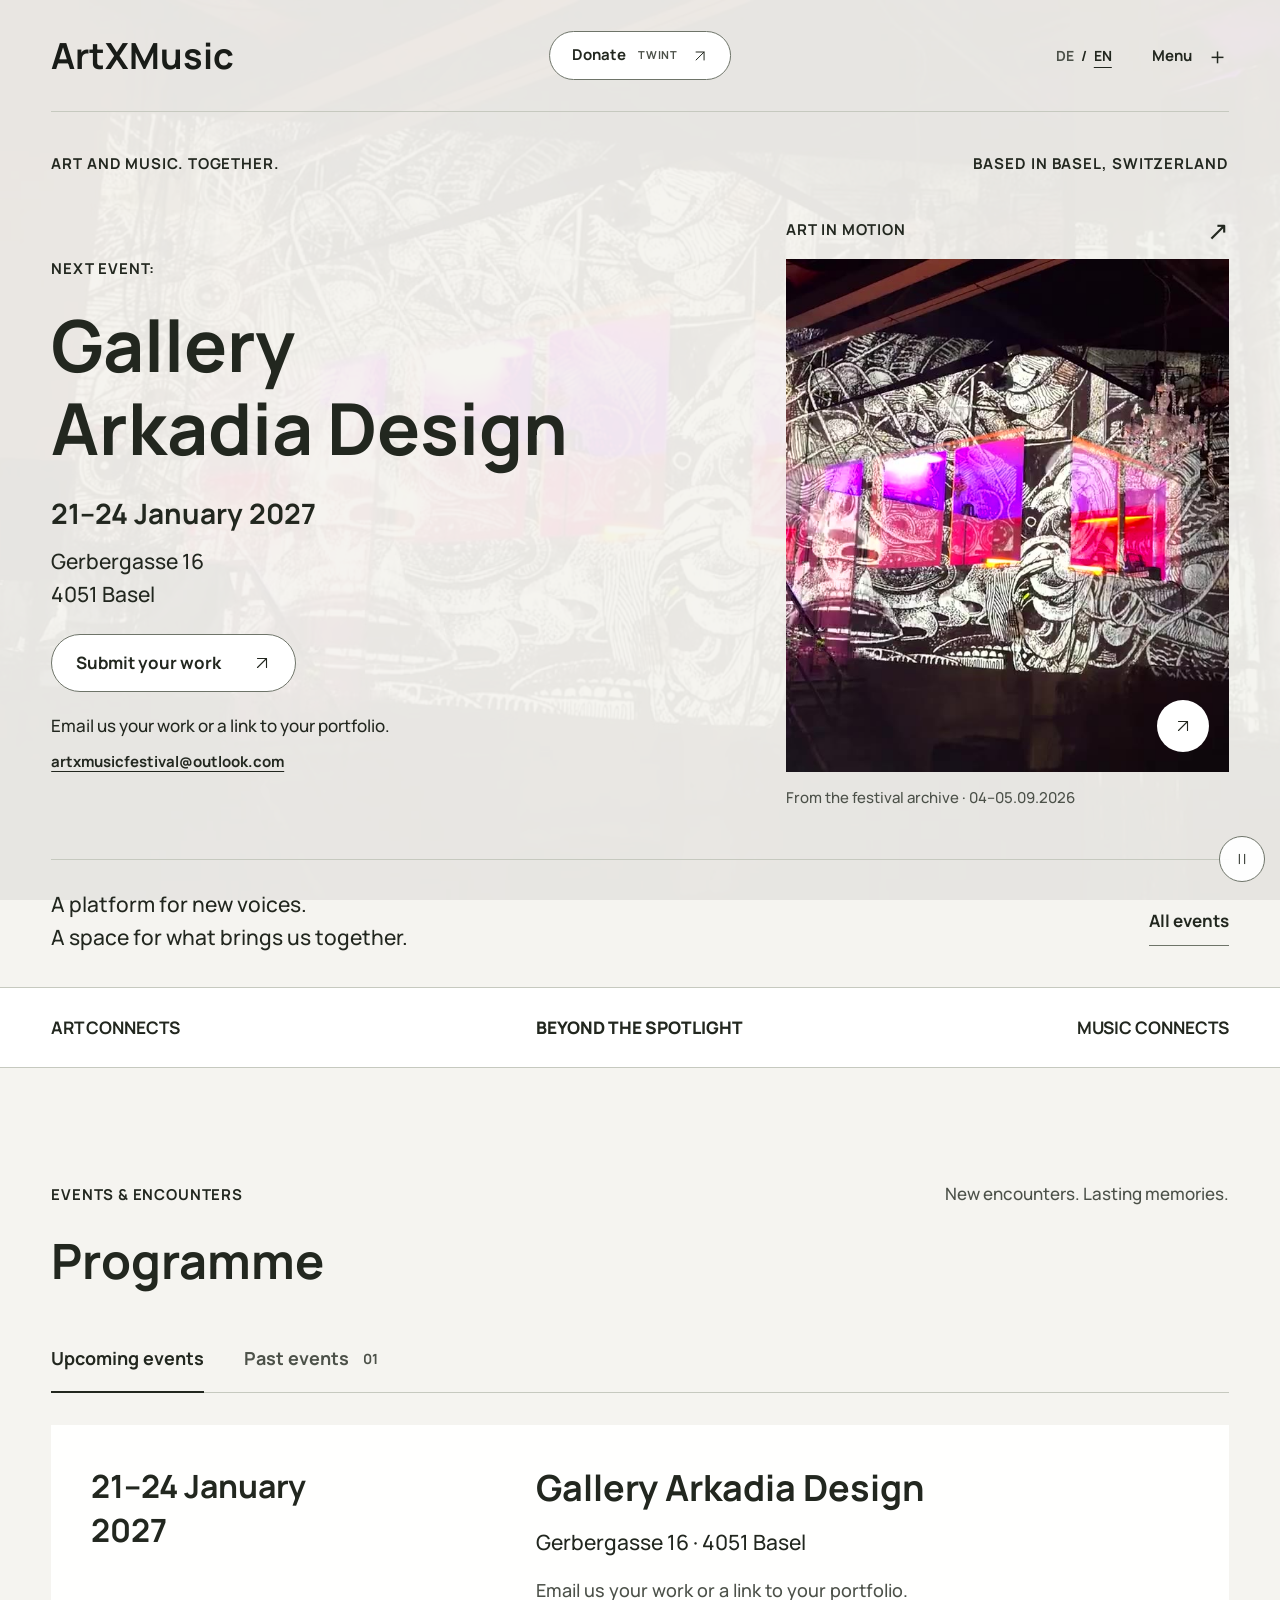
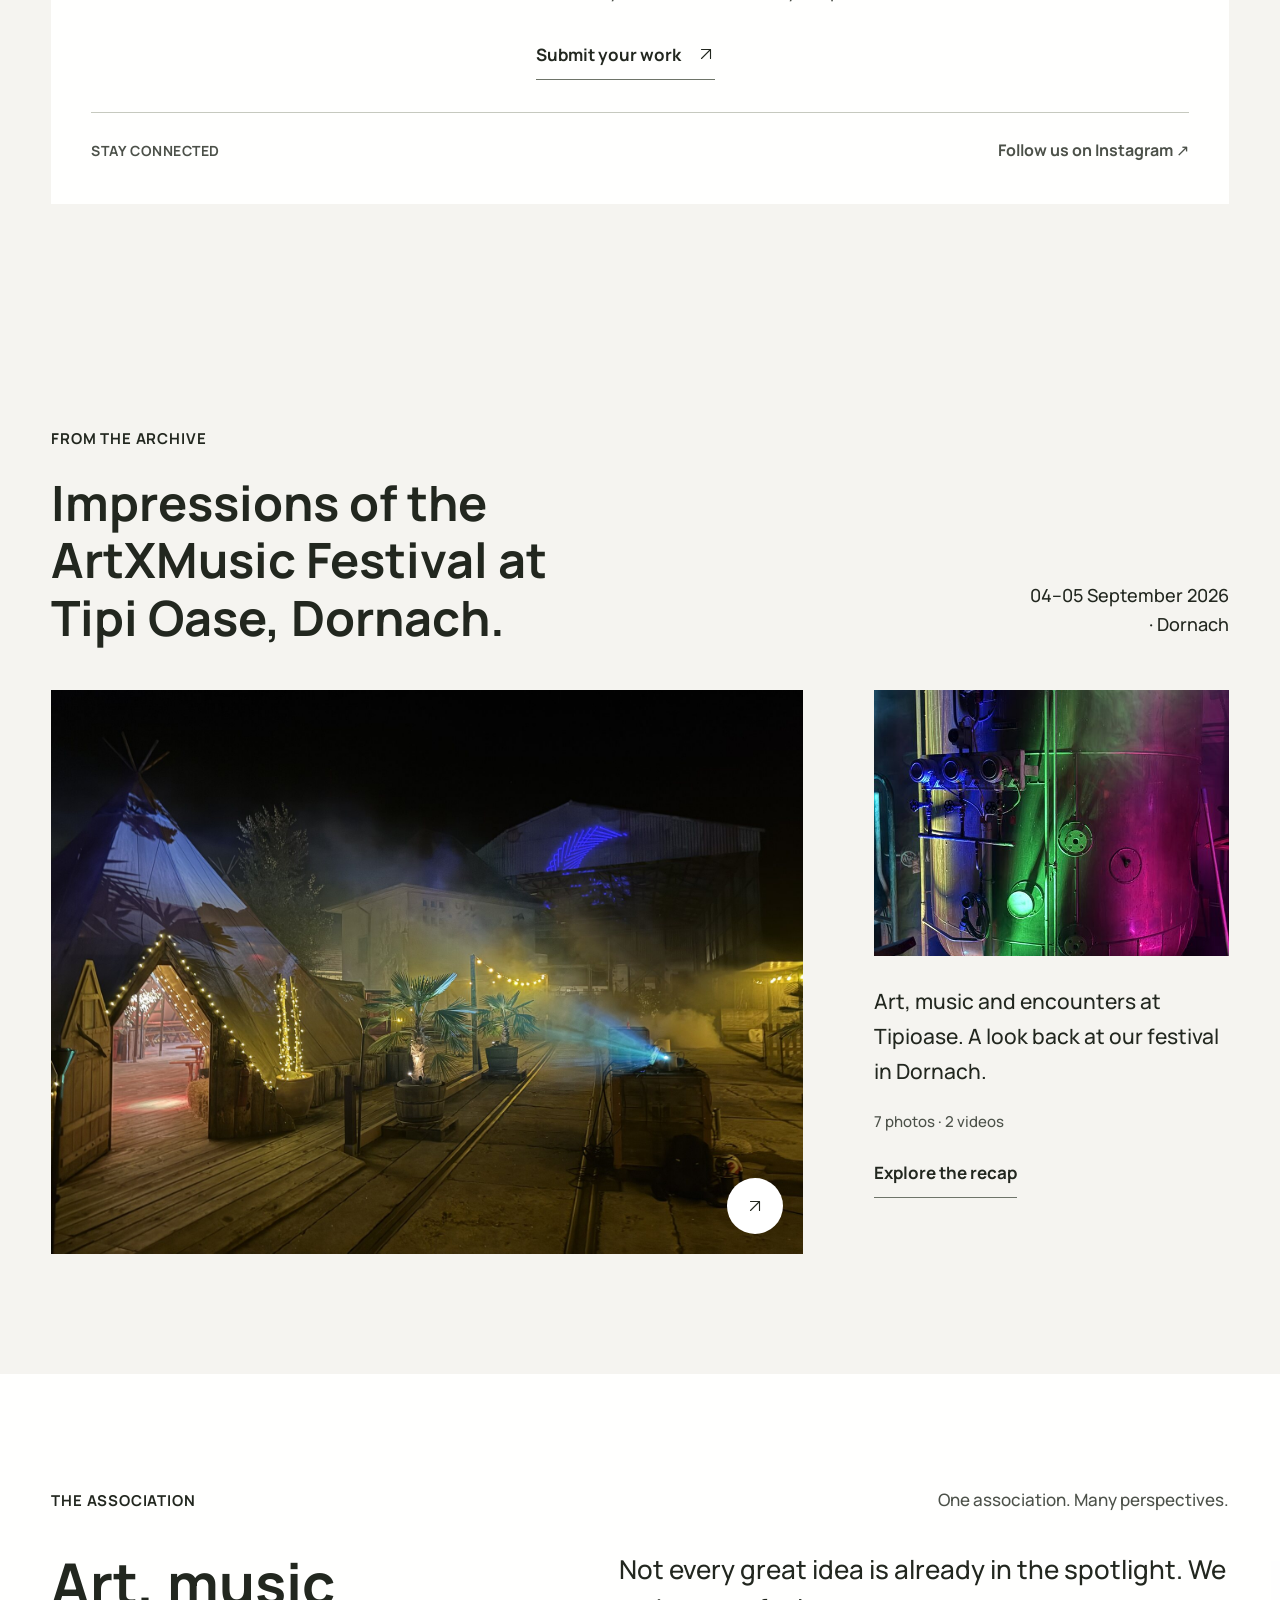
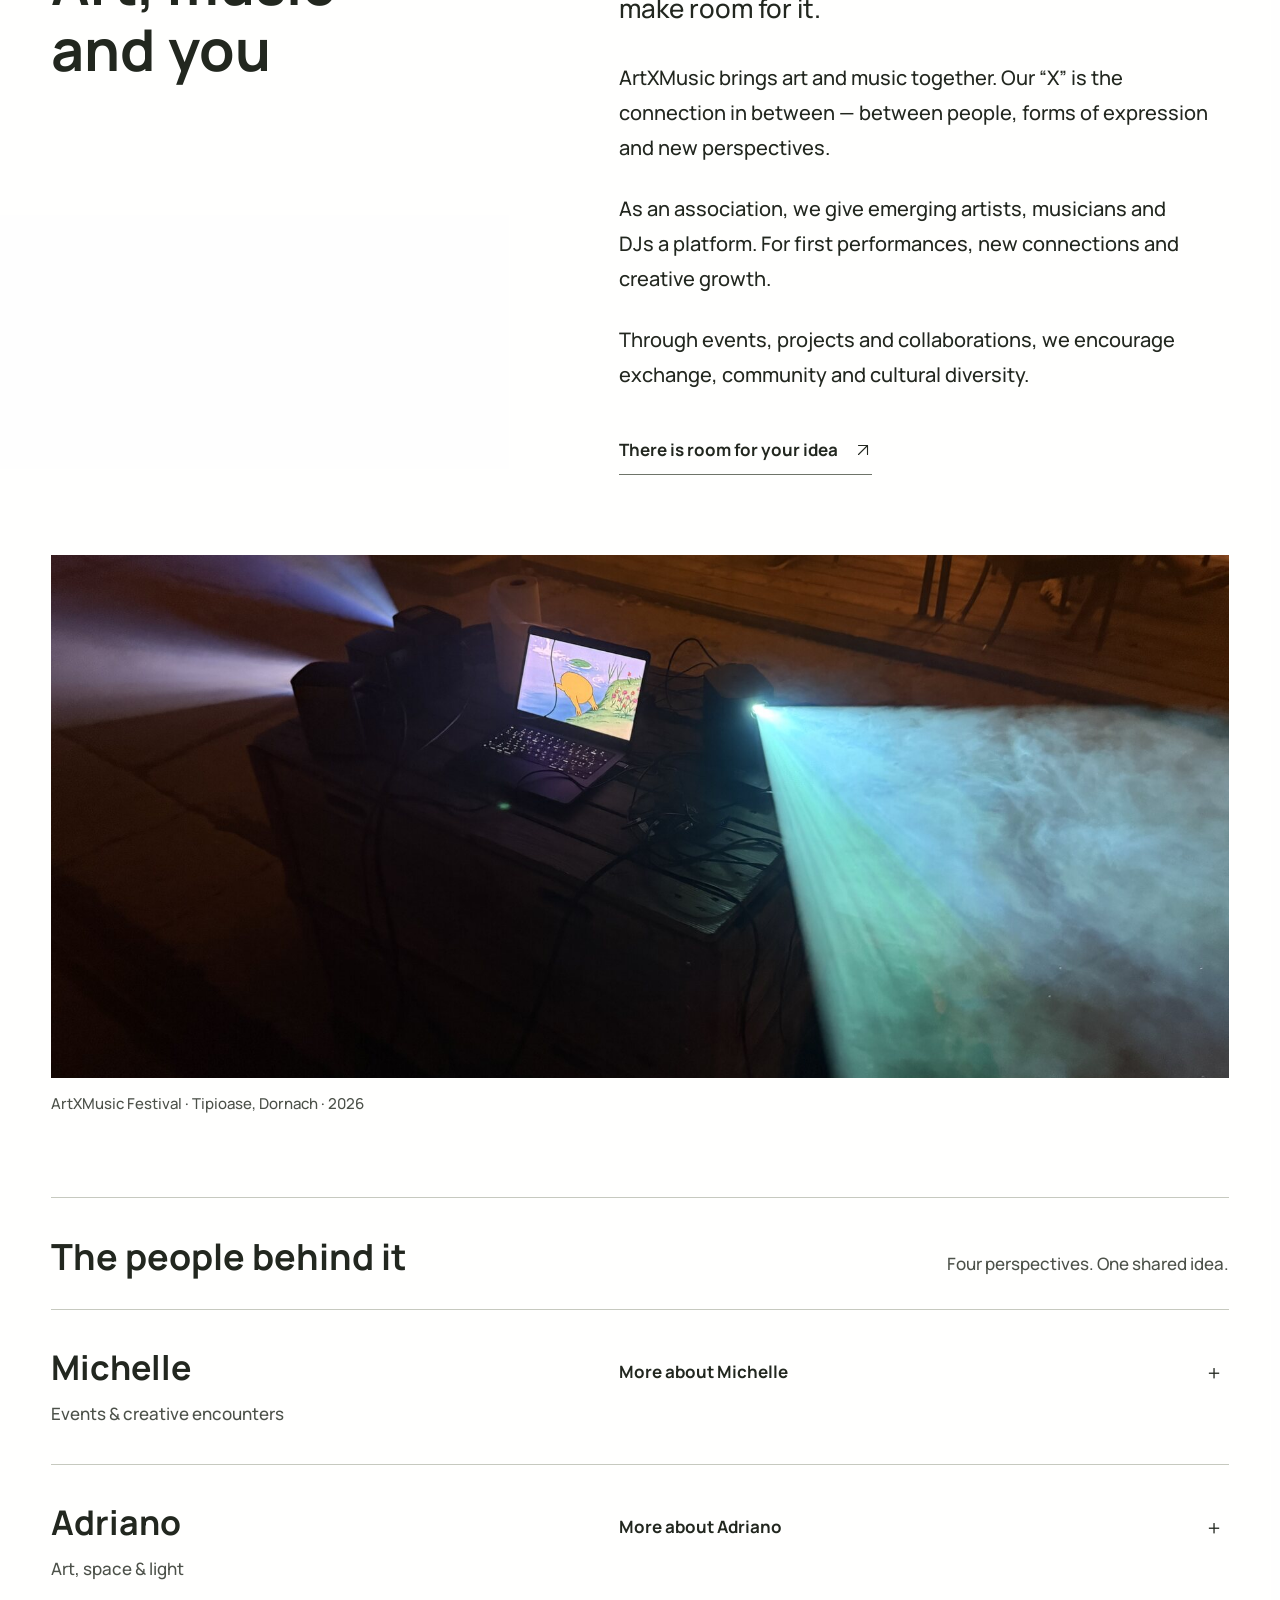
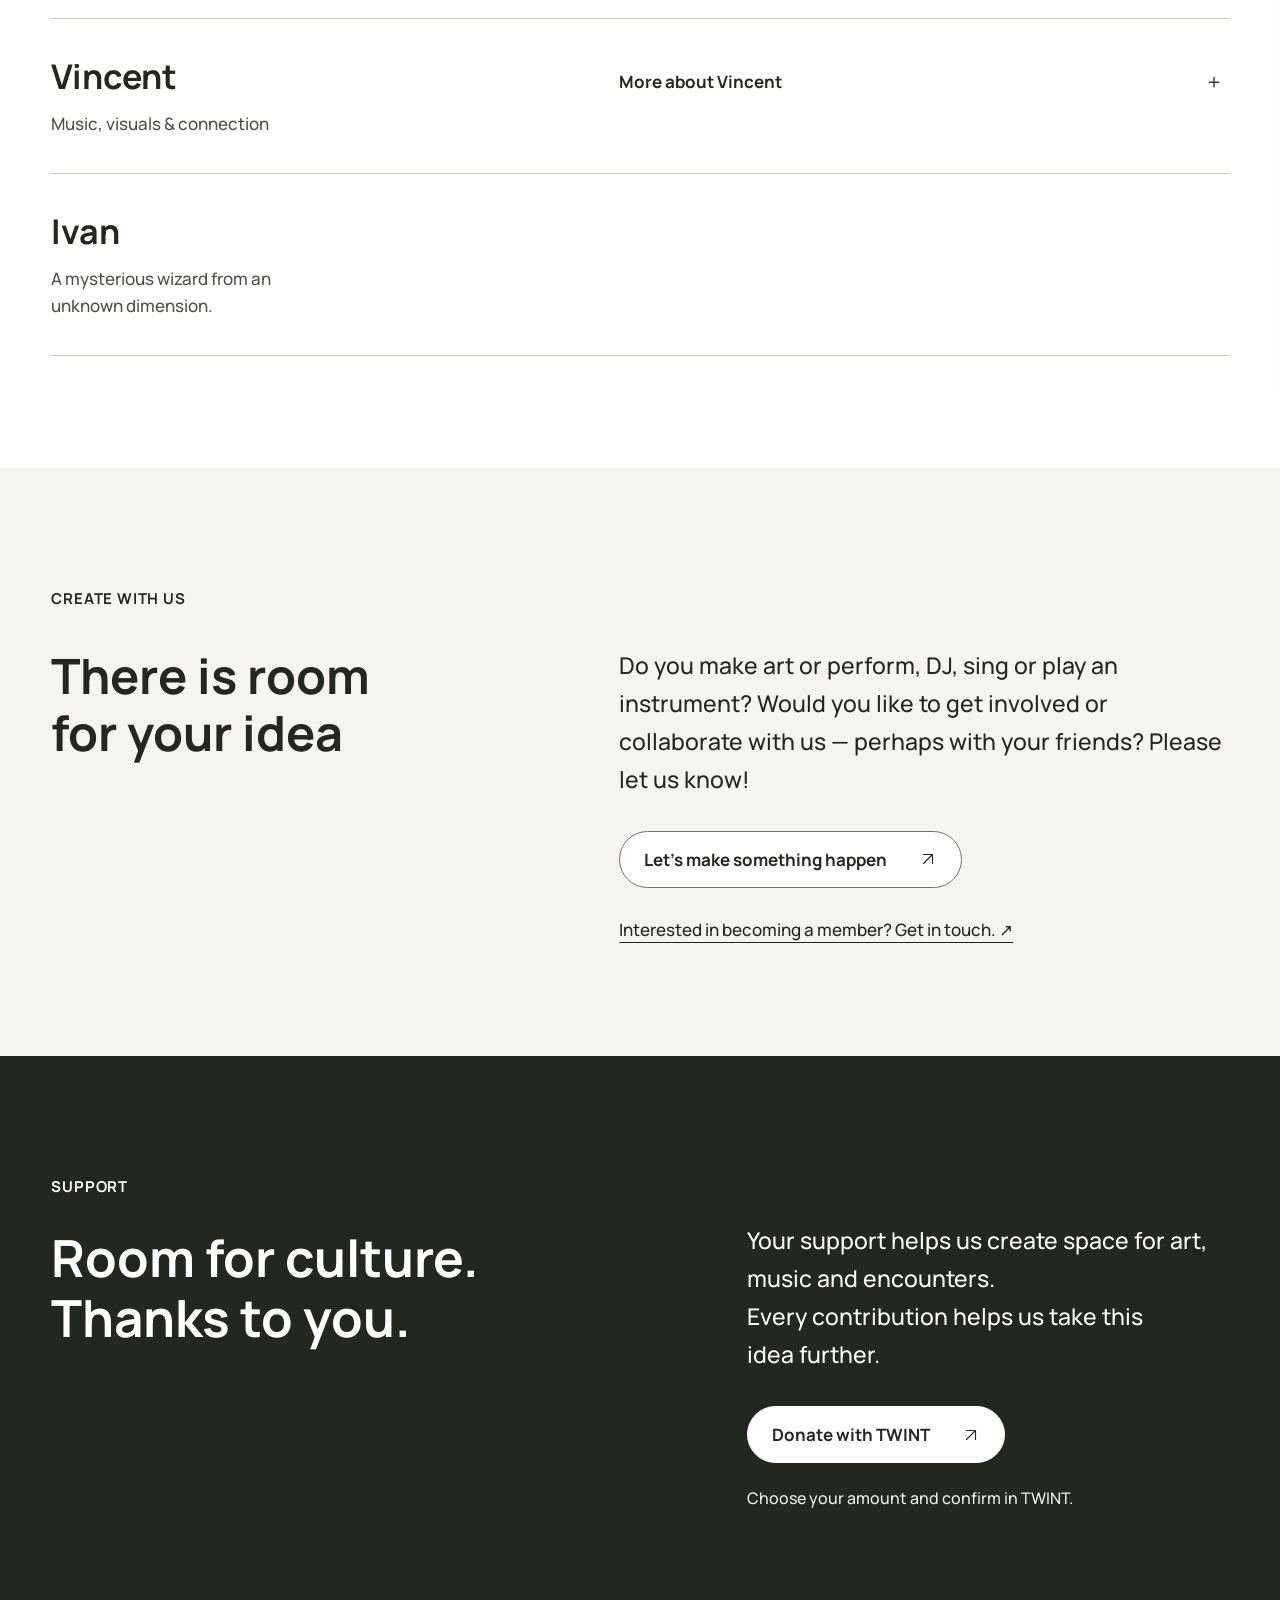
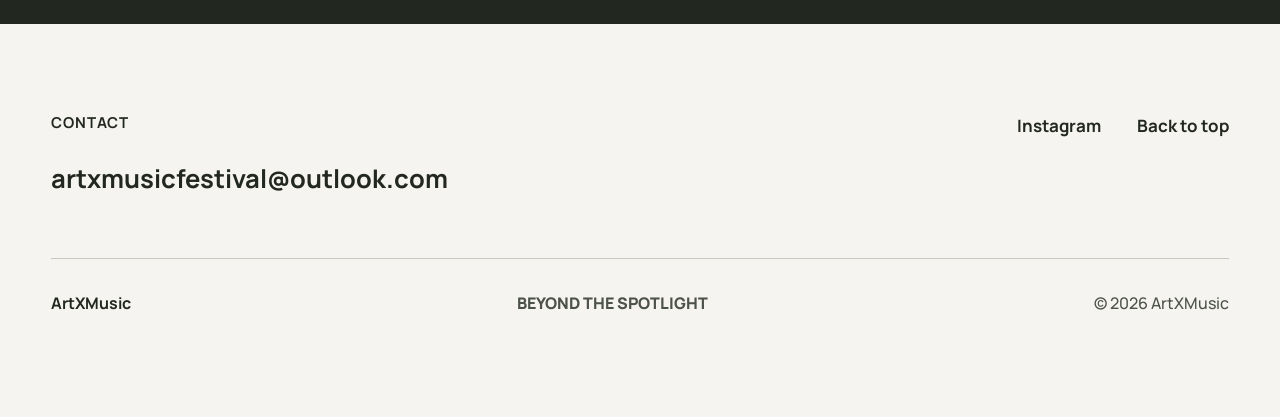
==== commit 3ae35dcb: "Add files via upload" ====
--- a/index.html
+++ b/index.html
@@ -8,9 +8,9 @@
   <title data-i18n="event.arkadia.title">ArtXMusic — Arkadia Design · January 2027</title>
   <link rel="icon" href="assets/favicon.svg" type="image/svg+xml">
   <link rel="preload" href="assets/fonts/manrope-latin-variable.woff2" as="font" type="font/woff2" crossorigin>
-  <link rel="stylesheet" href="styles.css?v=20261103-editorial-01">
-  <link rel="stylesheet" href="layout.css?v=20261103-editorial-01">
-  <script src="i18n.js?v=20261103-editorial-01" defer></script>
+  <link rel="stylesheet" href="styles.css?v=20261103-refinements-05">
+  <link rel="stylesheet" href="layout.css?v=20261103-refinements-05">
+  <script src="i18n.js?v=20261103-support-07" defer></script>
   <script src="donations.js?v=20261102-2208" defer></script>
   <script src="background-video.js?v=20261103-editorial-01" defer></script>
   <script src="app.js?v=20261103-editorial-01" defer></script>
@@ -46,7 +46,7 @@
       <div class="hero-meta"><span data-i18n="quiet.identity">Art and music. Together.</span><span data-i18n="t121">BASED IN BASEL, SWITZERLAND</span></div>
       <div class="featured-event-grid">
         <div class="hero-copy">
-          <p class="eyebrow" data-i18n="event.arkadia.label">Next event</p>
+          <p class="eyebrow" data-i18n="event.arkadia.label">Next event:</p>
           <h1 id="hero-title"><span data-i18n="event.arkadia.gallery">Gallery</span><span class="featured-event-name">Arkadia Design</span></h1>
           <div class="featured-event-details">
           <p class="featured-event-date" data-i18n="event.arkadia.date">21–24 January 2027</p>
@@ -65,7 +65,7 @@
           <figcaption data-i18n="editorial.film.caption">From the festival archive · 04–05.09.2026</figcaption>
         </figure>
       </div>
-      <div class="featured-event-footer"><p><span data-i18n="t009">A platform for new voices.</span> <span data-i18n="t010">A space for what brings us together.</span></p><a class="text-link" href="#events" data-i18n="event.arkadia.all">All events</a></div>
+      <div class="featured-event-footer"><p><span class="copy-line" data-i18n="t009">A platform for new voices.</span> <span class="copy-line" data-i18n="t010">A space for what brings us together.</span></p><a class="text-link" href="#events" data-i18n="event.arkadia.all">All events</a></div>
     </section>
 
     <div class="manifesto-strip" aria-label="ArtXMusic manifesto" data-i18n-aria-label="design.manifesto"><div><span class="strip-message" data-i18n="t016">ART CONNECTS</span><span class="strip-motto">BEYOND THE SPOTLIGHT</span><span class="strip-message" data-i18n="t017">MUSIC CONNECTS</span></div></div>
@@ -92,7 +92,7 @@
 
     <section class="archive-feature" aria-labelledby="archive-title">
       <div class="page-width">
-        <div class="archive-heading"><div><p class="eyebrow" data-i18n="editorial.archive.label">From the archive</p><h2 id="archive-title" data-i18n="editorial.archive.title">Two days to remember</h2></div><p class="archive-date" data-i18n="editorial.archive.date">04–05 September 2026 · Dornach</p></div>
+        <div class="archive-heading"><div><p class="eyebrow" data-i18n="editorial.archive.label">From the archive</p><h2 id="archive-title" data-i18n="editorial.archive.title">Impressions of the ArtXMusic Festival at Tipi Oase, Dornach.</h2></div><p class="archive-date" data-i18n="editorial.archive.date">04–05 September 2026 · Dornach</p></div>
         <div class="archive-layout">
           <a class="archive-main-photo" href="festival-2026.html" aria-label="ArtXMusic Festival 2026 — explore the recap" data-i18n-aria-label="t097"><img src="assets/festival-2026/tipioase-night.jpg" width="1800" height="1350" alt="A lit tipi, potted palms and light projections on the festival grounds at night." data-i18n-alt="gallery.tipioase-night.alt" loading="lazy"><span class="image-arrow" aria-hidden="true"><svg class="action-icon" viewBox="0 0 24 24" fill="none" aria-hidden="true" focusable="false"><path d="M6 18 18 6M6 6h12v12"/></svg></span></a>
           <div class="archive-side"><a class="archive-detail-photo" href="festival-2026.html?lang=en#gallery" aria-label="ArtXMusic Festival 2026 — explore the recap" data-i18n-aria-label="t097"><img src="assets/festival-2026/industrial-light-800.jpg" width="600" height="800" alt="A large industrial tank and pipework lit in blue, green and pink." data-i18n-alt="gallery.industrial-light.alt" loading="lazy"></a><p data-i18n="editorial.archive.copy">Art, music and encounters at Tipioase. A look back at our festival in Dornach.</p><span class="archive-count" data-i18n="editorial.archive.count">7 photos · 2 videos</span><a class="text-link" href="festival-2026.html" data-i18n="editorial.archive.link">Explore the recap</a></div>
@@ -109,17 +109,17 @@
         <article class="team-card"><div class="team-identity"><h4>Michelle</h4><p class="team-caption"><span data-i18n="t048">Events &amp; creative encounters</span></p></div><details><summary><span data-i18n="t049">More about Michelle</span> <span aria-hidden="true">＋</span></summary><div class="bio"><p><span data-i18n="t050">Michelle originally worked in transport and customs. Practical projects and her training in event management led her into the world of events — where she also met Vincent.</span></p><p><span data-i18n="t051">Their joint graduation project, “ArtConnection”, laid the foundation for giving new creative voices a platform. She brings that experience to ArtXMusic.</span></p></div></details></article>
         <article class="team-card"><div class="team-identity"><h4>Adriano</h4><p class="team-caption"><span data-i18n="t052">Art, space &amp; light</span></p></div><details><summary><span data-i18n="t053">More about Adriano</span> <span aria-hidden="true">＋</span></summary><div class="bio"><p><span data-i18n="t054">Adriano is a gallerist, curator, lighting designer and owner of arkadia-design.ch. He brings art, space and light together to create immersive atmospheres.</span></p><p><span data-i18n="t055">Through his programming at Halle 80 and the Hair Atelier, he creates space for contemporary art and dialogue. Openness, experimentation, clear forms and a thoughtful approach to materials shape his work.</span></p><p><span data-i18n="adriano.gallery">Today, Adriano works as an independent gallerist. His gallery is located in the Kunstpassage at Gerbergasse 16.</span></p></div></details></article>
         <article class="team-card"><div class="team-identity"><h4>Vincent</h4><p class="team-caption"><span data-i18n="t056">Music, visuals &amp; connection</span></p></div><details><summary><span data-i18n="t057">More about Vincent</span> <span aria-hidden="true">＋</span></summary><div class="bio"><p><span data-i18n="t058">Vincent explores visual communication and digital spaces at the Basel Academy of Art and Design. His creative practice ranges from DJing and music production to visuals and art.</span></p><p><span data-i18n="t059">His experience organising art and music events fuels his desire to bring people together. He wants to create places for exchange, shared creative energy and a sense of belonging.</span></p></div></details></article>
-        <article class="team-card"><div class="team-identity"><h4>Ivan</h4></div></article>
+        <article class="team-card" id="team-ivan"><div class="team-identity"><h4>Ivan</h4><p class="team-caption"><span data-i18n="ivan.caption">A mysterious wizard from an unknown dimension.</span></p></div></article>
       </div></div>
     </section>
 
-    <section class="participate-section page-width section-space" id="mitmachen" aria-labelledby="participate-title"><div class="participate-label eyebrow"><span data-i18n="t060">03 / THERE IS A PLACE FOR YOU</span></div><div class="participate-content"><h2 id="participate-title" data-i18n="editorial.join.title">There is room for your idea</h2><div><p><span data-i18n="t063">Do you make art or music? Would you like to get involved or collaborate with us? Let’s start a conversation.</span></p><a class="solid-button" href="mailto:artxmusicfestival@outlook.com?subject=Get%20involved%20with%20ArtXMusic" data-i18n-href="t126"><span data-i18n="t064">Let’s make something happen</span> <svg class="action-icon" viewBox="0 0 24 24" fill="none" aria-hidden="true" focusable="false"><path d="M6 18 18 6M6 6h12v12"/></svg></a><a class="membership-link" href="mailto:artxmusicfestival@outlook.com?subject=ArtXMusic%20membership%20enquiry" data-i18n-href="t127"><span data-i18n="t065">Interested in becoming a member? Get in touch. ↗</span></a></div></div></section>
-<section class="donation-section section-space" id="donate" aria-labelledby="donation-title"><div class="page-width donation-grid"><div><span class="eyebrow"><span data-i18n="t108">04 / MAKE IT POSSIBLE</span></span><h2 id="donation-title" data-i18n="editorial.support.title">Room for culture. Thanks to you.</h2></div><div class="donation-copy"><p><span data-i18n="t111">Your support helps us create space for art, music and encounters. Every contribution helps us take this idea further.</span></p><a class="solid-button" data-donate href="https://go.twint.ch/1/e/tw?tw=acq.vQNoNnbLTWy0y0OU8Lz0jm_Cxkv4LPFudftPimvvcaQTjJB5cDMrlpiIhuMeUNQD." target="_blank" rel="noopener noreferrer"><span data-i18n="t112">Donate with TWINT</span> <svg class="action-icon" viewBox="0 0 24 24" fill="none" aria-hidden="true" focusable="false"><path d="M6 18 18 6M6 6h12v12"/></svg></a><p class="donation-status"><span data-i18n="t113">Choose your amount and confirm in TWINT.</span></p></div></div></section>
+    <section class="participate-section page-width section-space" id="mitmachen" aria-labelledby="participate-title"><div class="participate-label eyebrow"><span data-i18n="t060">03 / THERE IS A PLACE FOR YOU</span></div><div class="participate-content"><h2 id="participate-title" data-i18n="editorial.join.title">There is room for your idea</h2><div><p><span data-i18n="t063">Do you make art or perform, DJ, sing or play an instrument? Would you like to get involved or collaborate with us — perhaps with your friends? Please let us know!</span></p><a class="solid-button" href="mailto:artxmusicfestival@outlook.com?subject=Get%20involved%20with%20ArtXMusic" data-i18n-href="t126"><span data-i18n="t064">Let’s make something happen</span> <svg class="action-icon" viewBox="0 0 24 24" fill="none" aria-hidden="true" focusable="false"><path d="M6 18 18 6M6 6h12v12"/></svg></a><a class="membership-link" href="mailto:artxmusicfestival@outlook.com?subject=ArtXMusic%20membership%20enquiry" data-i18n-href="t127"><span data-i18n="t065">Interested in becoming a member? Get in touch. ↗</span></a></div></div></section>
+<section class="donation-section section-space" id="donate" aria-labelledby="donation-title"><div class="page-width donation-grid"><div><span class="eyebrow"><span data-i18n="t108">04 / MAKE IT POSSIBLE</span></span><h2 id="donation-title"><span class="copy-line" data-i18n="editorial.support.title">Room for culture.</span> <span class="copy-line" data-i18n="editorial.support.thanks">Thanks to you.</span></h2></div><div class="donation-copy"><p><span class="copy-line" data-i18n="t111">Your support helps us create space for art, music and encounters.</span><span class="copy-line" data-i18n="donate.continued">Every contribution helps us take this idea further.</span></p><a class="solid-button" data-donate href="https://go.twint.ch/1/e/tw?tw=acq.vQNoNnbLTWy0y0OU8Lz0jm_Cxkv4LPFudftPimvvcaQTjJB5cDMrlpiIhuMeUNQD." target="_blank" rel="noopener noreferrer"><span data-i18n="t112">Donate with TWINT</span> <svg class="action-icon" viewBox="0 0 24 24" fill="none" aria-hidden="true" focusable="false"><path d="M6 18 18 6M6 6h12v12"/></svg></a><p class="donation-status"><span data-i18n="t113">Choose your amount and confirm in TWINT.</span></p></div></div></section>
   </main>
 
   <footer class="site-footer" id="kontakt"><div class="page-width">
     <div class="footer-main"><div><span class="eyebrow" data-i18n="t003">Contact</span><a class="footer-email" href="mailto:artxmusicfestival@outlook.com">artxmusicfestival@outlook.com</a></div><div class="footer-links"><a href="https://www.instagram.com/artxmusicfestival/" target="_blank" rel="noopener noreferrer">Instagram</a><a href="#top" class="back-top" data-i18n="quiet.back">Back to top</a></div></div>
-    <div class="footer-bottom"><span class="footer-wordmark">ArtXMusic</span><span>BEYOND THE SPOTLIGHT</span><span>© 2026 ArtXMusic</span></div>
+    <div class="footer-bottom"><span class="footer-wordmark">ArtXMusic</span><span class="brand-motto">BEYOND THE SPOTLIGHT</span><span>© 2026 ArtXMusic</span></div>
   </div></footer>
 </body>
 </html>
--- a/styles.css
+++ b/styles.css
@@ -4,6 +4,14 @@
   font-weight:400 700;
   font-display:swap;
   src:url('assets/fonts/manrope-latin-variable.woff2') format('woff2');
+}
+
+@font-face{
+  font-family:'Manrope';
+  font-style:normal;
+  font-weight:800;
+  font-display:swap;
+  src:url('assets/fonts/manrope-extra-bold-variable.ttf') format('truetype');
 }
 
 :root{
@@ -16,8 +24,8 @@
   --width:1480px;
   --font:'Manrope','Helvetica Neue',Helvetica,Arial,sans-serif;
   --weight-text:500;
-  --weight-label:600;
-  --weight-heading:600;
+  --weight-label:700;
+  --weight-heading:700;
   --label-spacing:.06em;
   --control-line:#6e7469;
   --control-radius:999px;
--- a/layout.css
+++ b/layout.css
@@ -5,6 +5,7 @@
 h2{font-size:clamp(44px,3.8vw,76px);line-height:1.18}
 .section-space{padding-block:112px}
 .eyebrow{font-size:15px;letter-spacing:.055em;line-height:1.6}
+.menu-toggle,.event-tabs button,.count,.language-switch,.footer-links,.application-email,.instagram-note{font-weight:var(--weight-label)}
 .small-note,.section-topline>.small-note,.team-intro .small-note{font-size:17px;line-height:1.65}
 .site-background::after{background:rgba(245,244,240,.94)}
 .site-header{min-height:112px;max-width:var(--width)}
@@ -38,16 +39,17 @@
 .hero-film figcaption{font-size:15px;line-height:1.65;margin-top:14px;color:var(--muted)}
 .featured-event-footer{padding-block:28px 32px;gap:48px;border-bottom:0}
 .featured-event-footer p{font-size:21px;line-height:1.6;max-width:48ch}
+.copy-line{display:block}
 .manifesto-strip{padding:28px 0;margin:0;background:var(--white);border-block:1px solid var(--line)}
 .manifesto-strip>div{padding:0;border:0;align-items:center;gap:24px}
-.strip-message,.strip-motto{font-size:clamp(17px,1.35vw,26px);line-height:1.35;font-weight:600;letter-spacing:0}
+.strip-message,.strip-motto{font-size:clamp(17px,1.35vw,26px);line-height:1.35;font-weight:var(--weight-label);letter-spacing:0}
 .section-topline{margin-bottom:24px;gap:40px}
 .section-heading{margin-bottom:36px}
 .event-tabs{gap:40px}
 .event-tabs button{font-size:18px;line-height:1.5;min-height:68px;padding-block:18px}
 .count{font-size:14px}
 .future-panel{column-gap:7%;row-gap:32px;padding:40px;margin-top:32px;background:#ffffffeb;grid-template-columns:minmax(0,.9fr) minmax(0,1.6fr)}
-.future-label{font-size:32px;font-weight:600;line-height:1.35;letter-spacing:0;text-transform:none;max-width:14ch}
+.future-label{font-size:32px;font-weight:var(--weight-heading);line-height:1.35;letter-spacing:0;text-transform:none;max-width:14ch}
 .future-copy h3{font-size:36px;line-height:1.25;margin-bottom:16px}
 .future-copy p{font-size:21px;line-height:1.6}
 .future-copy .secondary-copy{font-size:18px;line-height:1.65;margin-top:16px}
@@ -60,7 +62,7 @@
 .event-card-copy .eyebrow,.video-heading .eyebrow,.event-detail-header>.eyebrow{font-size:15px}
 .archive-feature{padding-block:104px 120px;background:var(--paper)}
 .archive-heading{display:flex;justify-content:space-between;align-items:end;gap:48px;margin-bottom:44px}
-.archive-heading h2{margin-top:20px;max-width:14ch}
+.archive-heading h2{margin-top:20px;max-width:22ch}
 .archive-date{font-size:18px;line-height:1.65;text-align:right;max-width:25ch;padding-bottom:6px}
 .archive-layout{display:grid;grid-template-columns:minmax(0,1.8fr) minmax(0,.85fr);gap:6%;align-items:start}
 .archive-main-photo,.archive-detail-photo{display:block;position:relative;overflow:hidden;background:#1c211d}
@@ -102,10 +104,10 @@
 .donation-status{color:#eef0e9;font-size:16px;line-height:1.65;margin-top:22px}
 .site-footer{background:var(--paper);padding-block:80px 100px;border-top:0}
 .footer-main{padding-bottom:60px}
-.footer-email{font-size:clamp(23px,2vw,36px);line-height:1.5;font-weight:600}
+.footer-email{font-size:clamp(23px,2vw,36px);line-height:1.5;font-weight:var(--weight-label)}
 .footer-links{font-size:17px;gap:36px}
-.footer-bottom{font-size:14px;line-height:1.6}
-.footer-wordmark{font-size:36px}
+.footer-bottom{font-size:16px;line-height:1.6}
+.footer-wordmark{font-size:inherit;line-height:inherit}
 .event-detail-header{padding-block:36px}
 .back-link{font-size:17px}
 .detail-hero{padding-block:44px 56px}
@@ -235,9 +237,9 @@
   .site-footer{padding-block:56px 100px}
   .footer-email{font-size:21px;line-height:1.55;overflow-wrap:anywhere}
   .footer-links{font-size:16px;gap:28px}
-  .footer-bottom{font-size:13px}
-  .footer-wordmark{font-size:30px}
-  .footer-bottom>span:nth-child(2){font-size:13px}
+  .footer-bottom{font-size:15px}
+  .footer-wordmark{font-size:inherit}
+  .footer-bottom>span:nth-child(2){font-size:inherit}
   .event-detail-header{padding-block:28px}
   .back-link{font-size:15px}
   .detail-hero h1{font-size:clamp(36px,8.5vw,54px);line-height:1.2}
@@ -271,3 +273,6 @@
 .background-toggle>span{gap:0}
 .background-toggle-icon{width:16px;height:16px}
 .background-toggle [data-i18n]{position:absolute;width:1px;height:1px;padding:0;margin:-1px;overflow:hidden;clip:rect(0,0,0,0);white-space:nowrap;border:0}
+
+/* The same family supplies a true extra-bold weight for the shared motto. */
+.strip-motto,.brand-motto{font-weight:800}
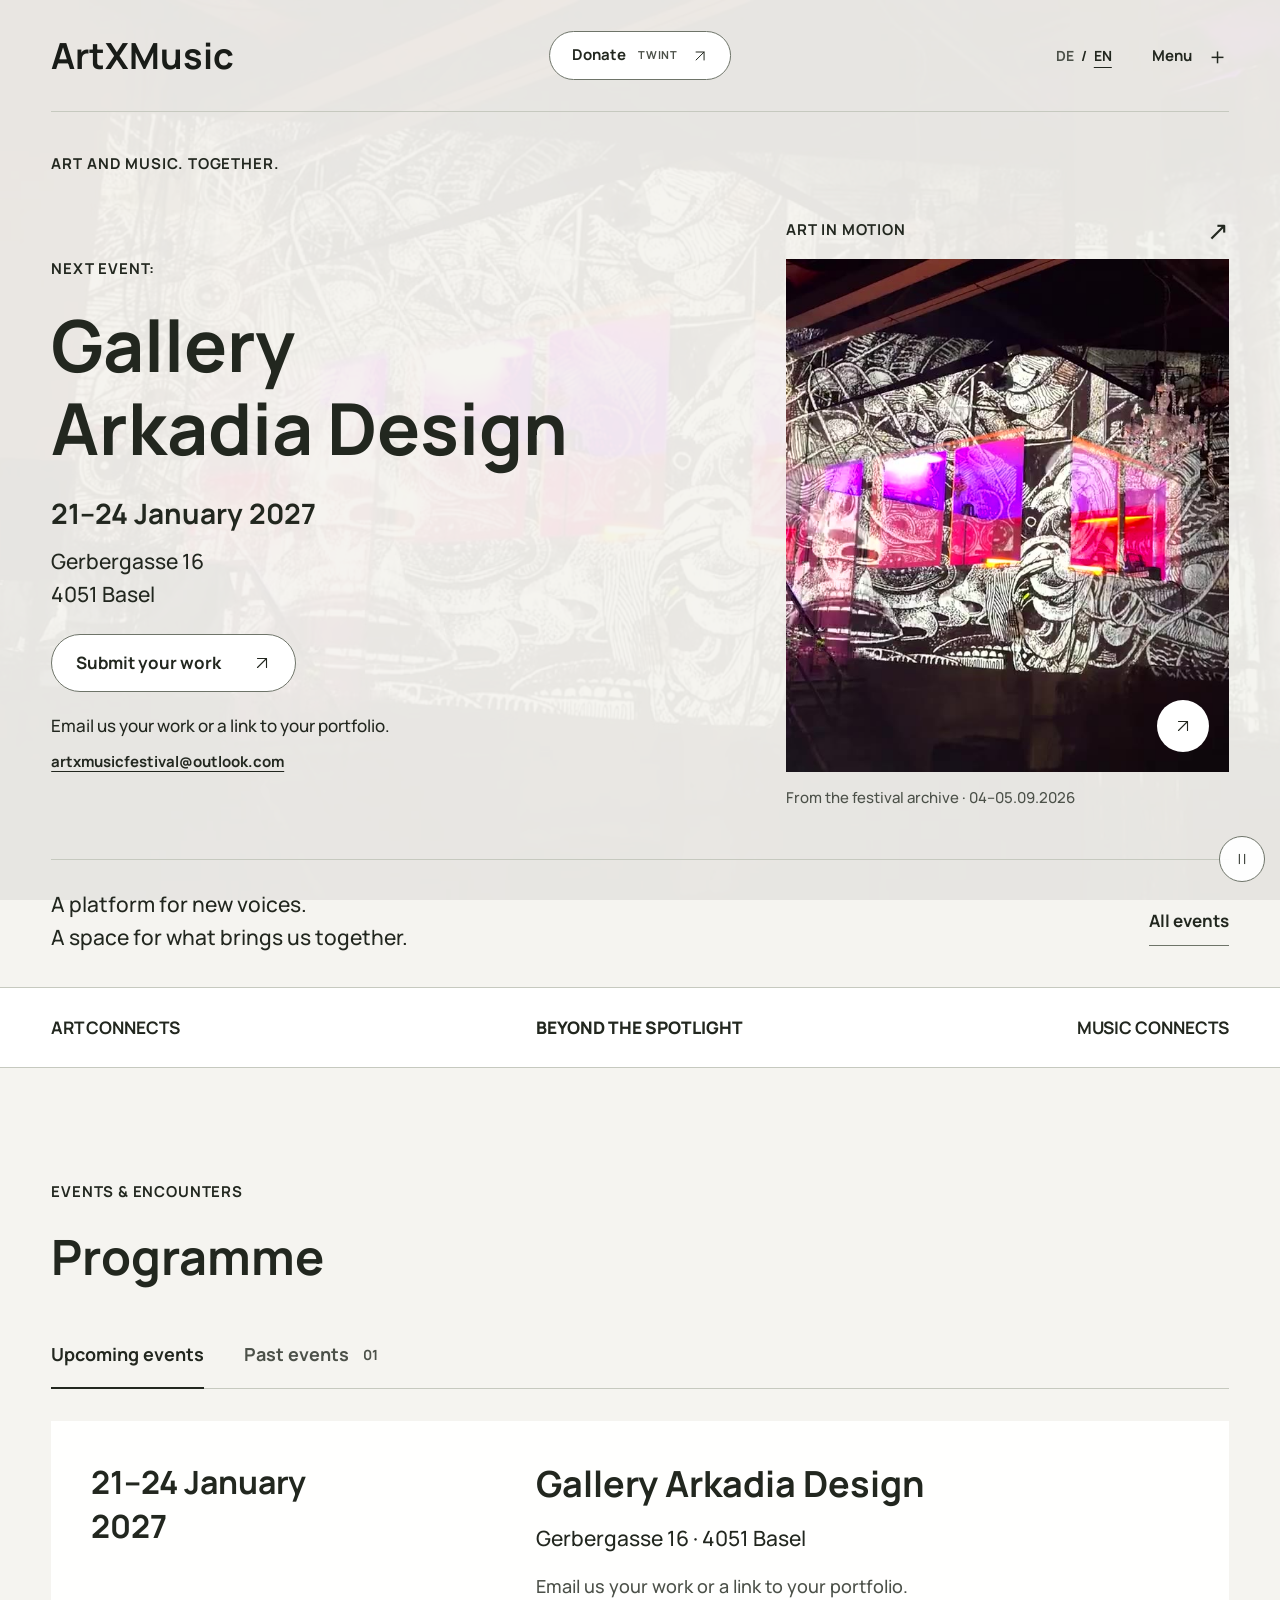
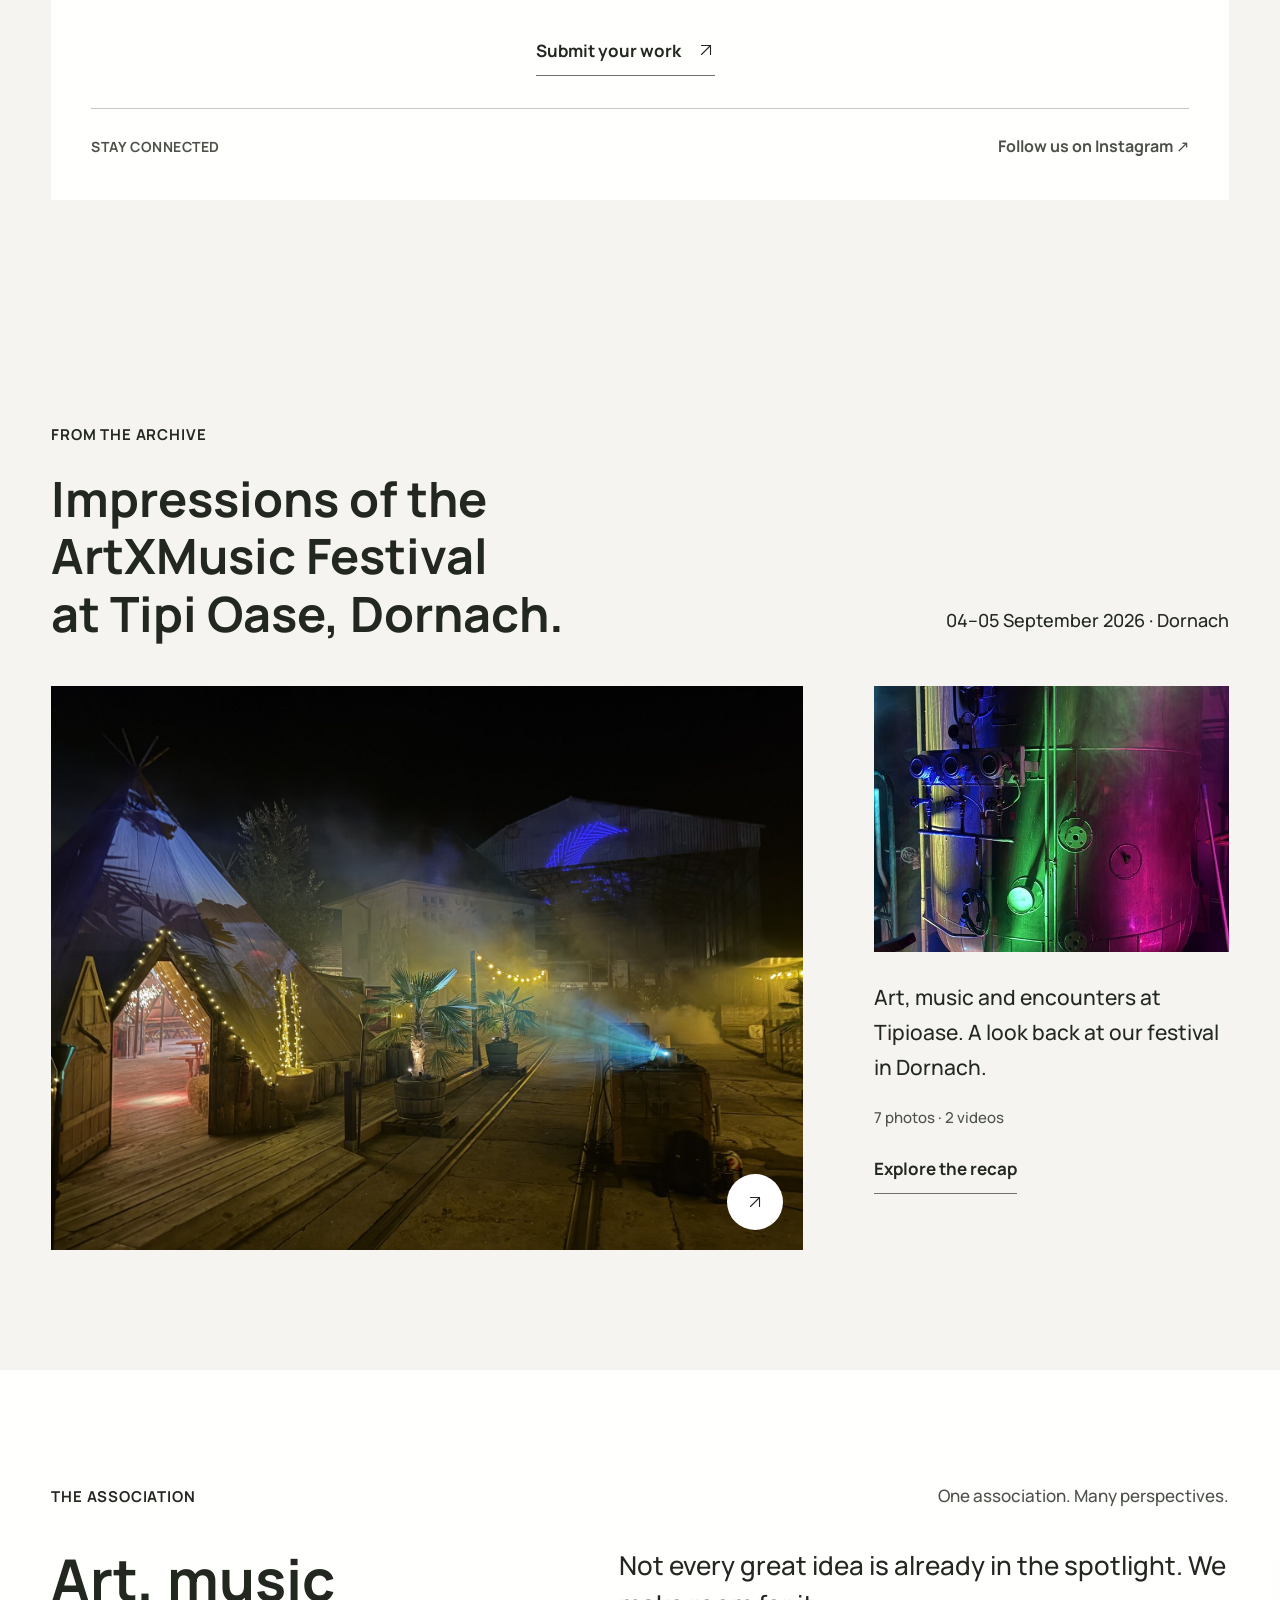
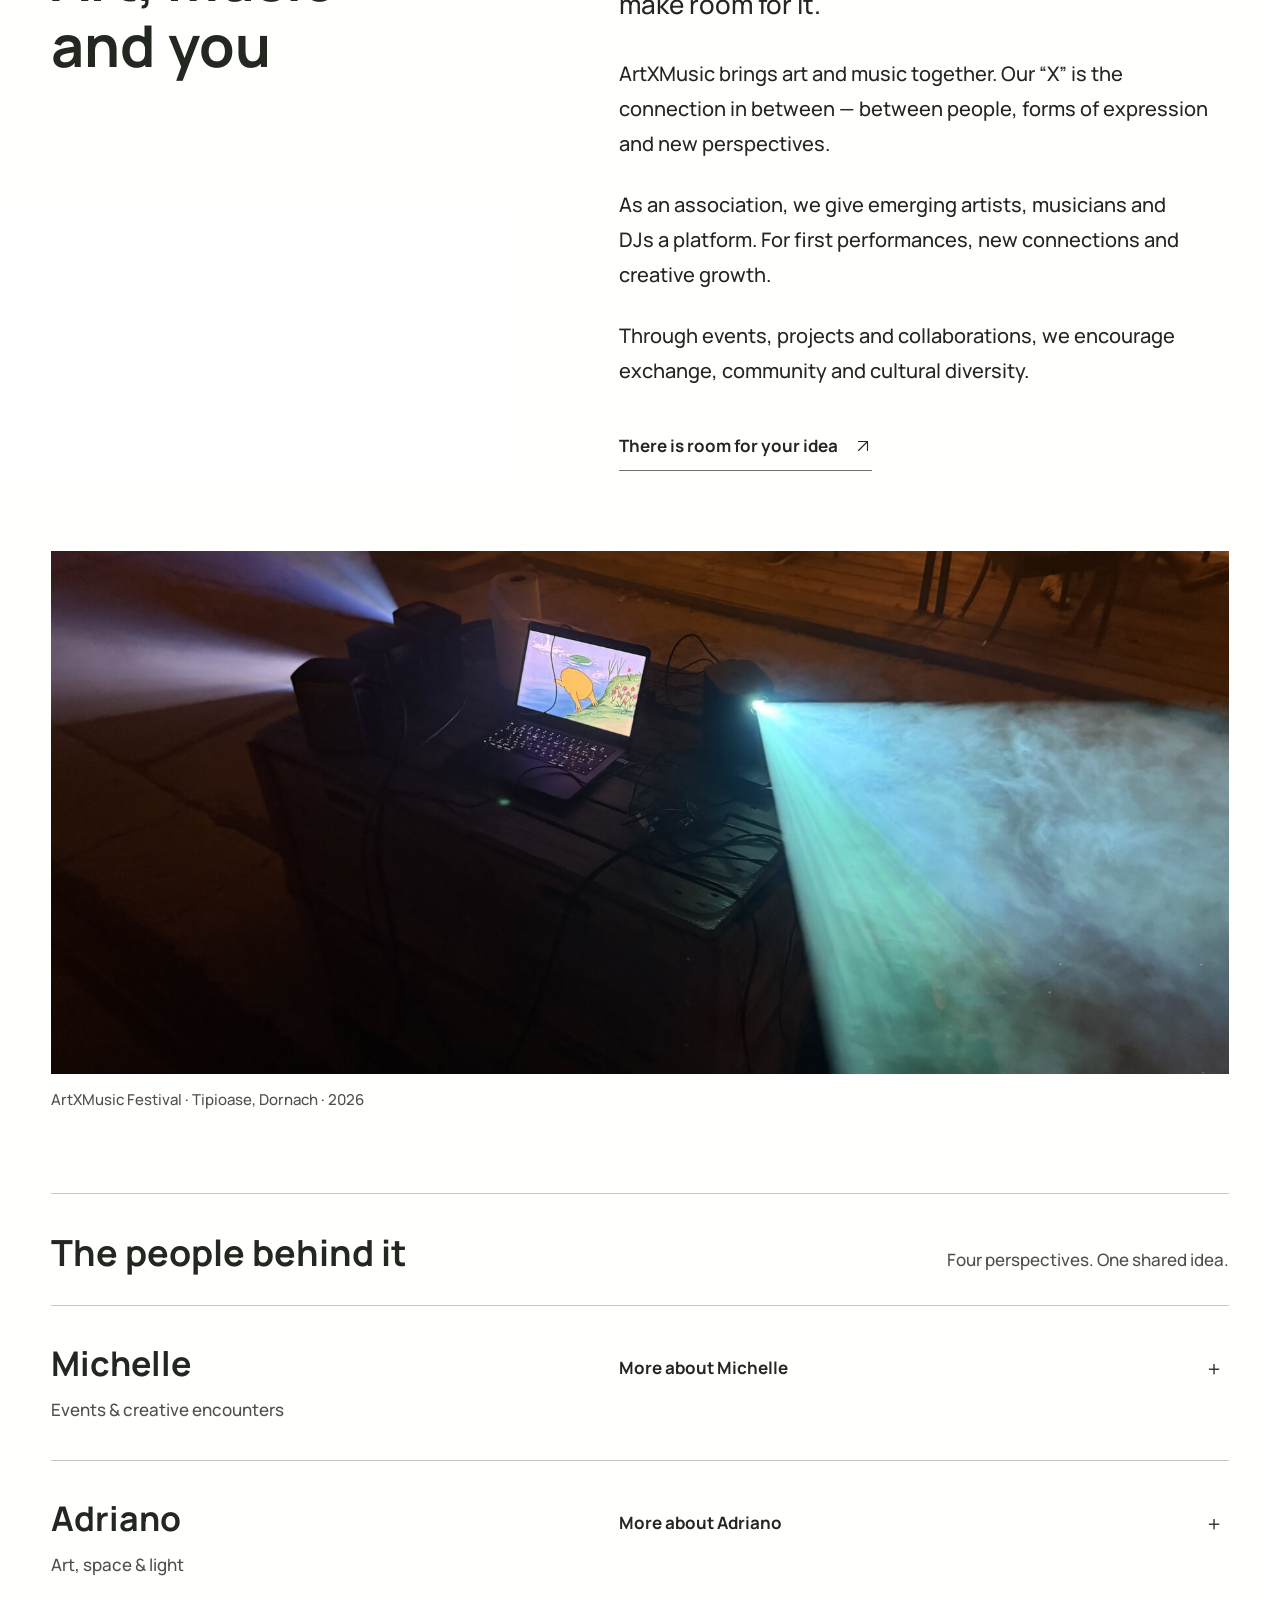
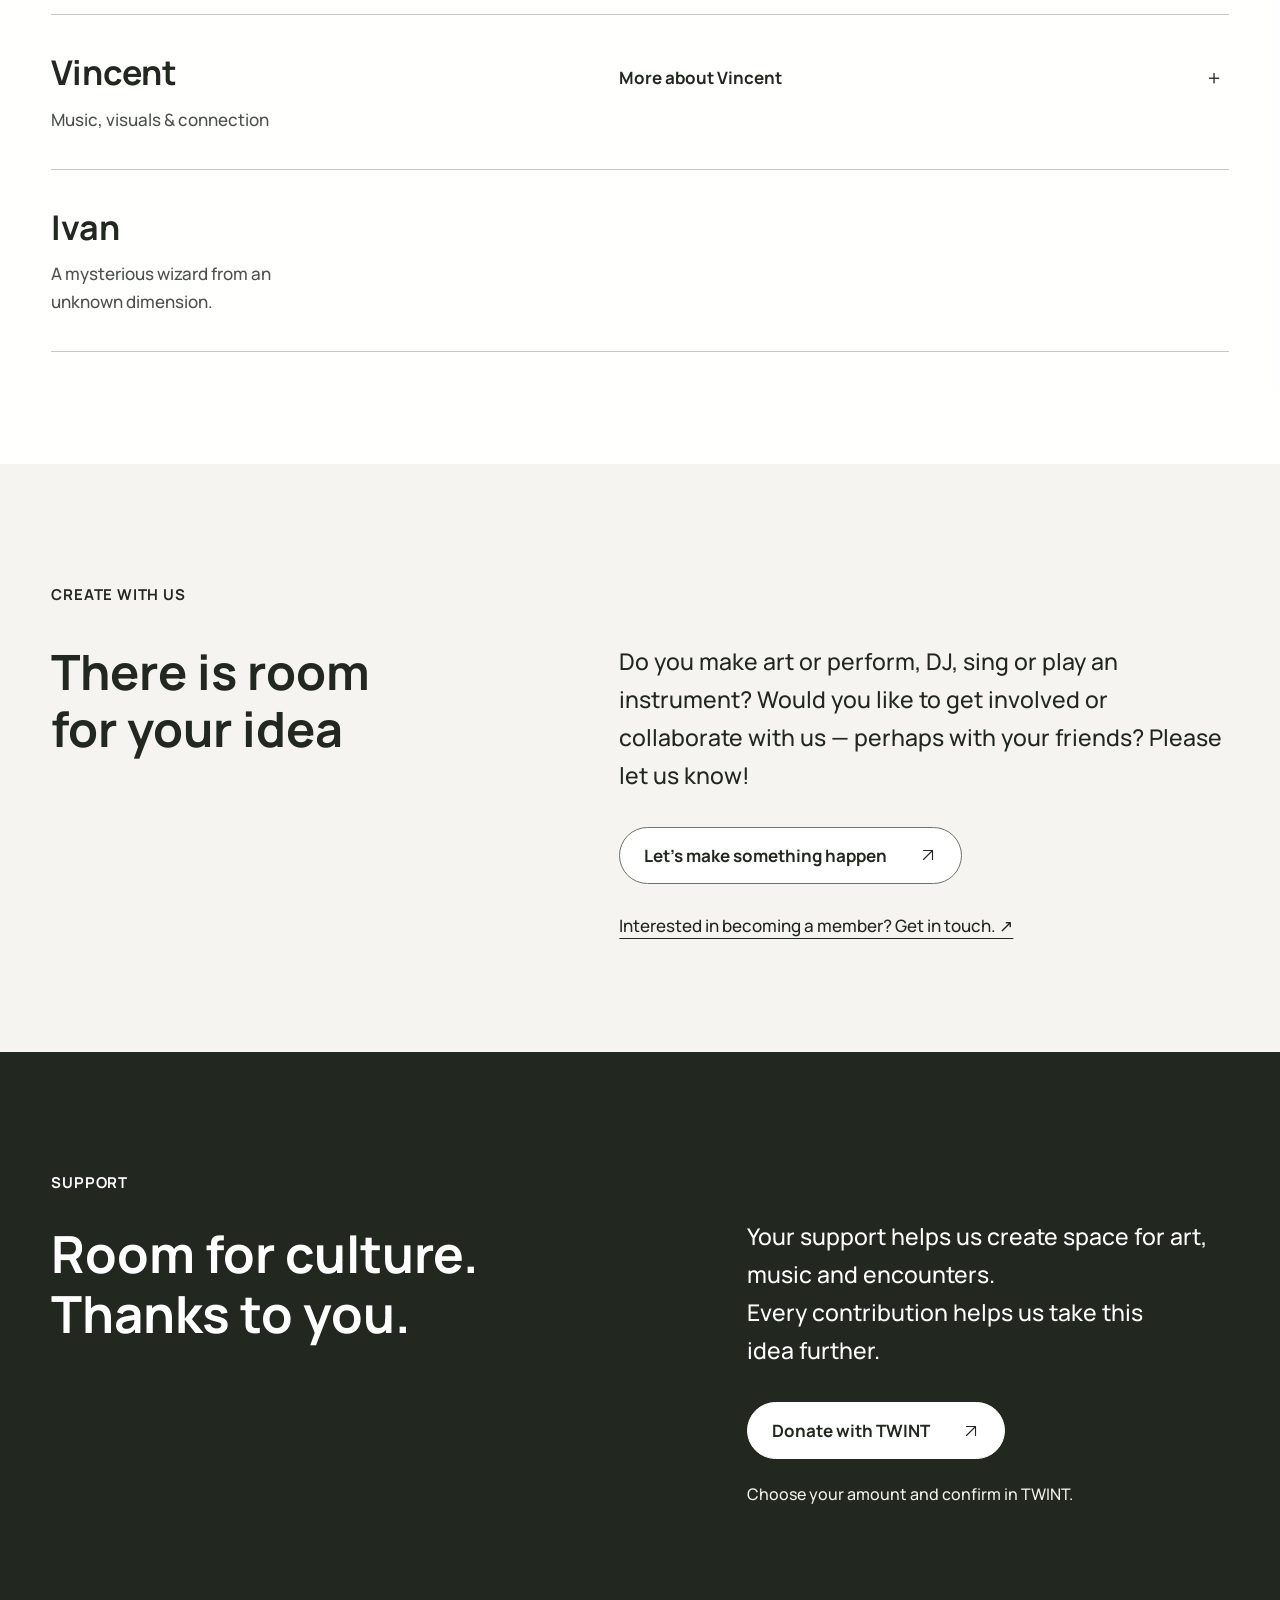
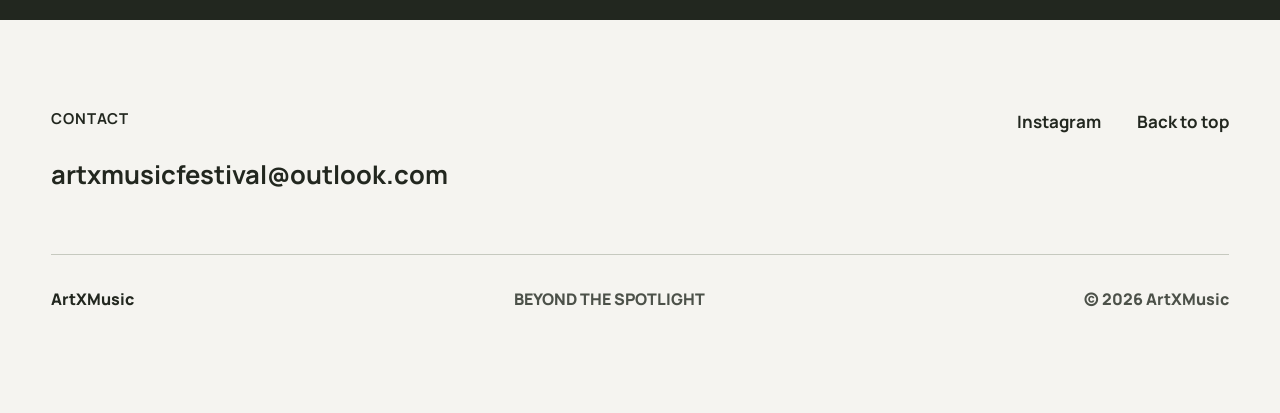
==== commit ea110fc7: "Add files via upload" ====
--- a/index.html
+++ b/index.html
@@ -9,8 +9,8 @@
   <link rel="icon" href="assets/favicon.svg" type="image/svg+xml">
   <link rel="preload" href="assets/fonts/manrope-latin-variable.woff2" as="font" type="font/woff2" crossorigin>
   <link rel="stylesheet" href="styles.css?v=20261103-refinements-05">
-  <link rel="stylesheet" href="layout.css?v=20261103-refinements-05">
-  <script src="i18n.js?v=20261103-support-07" defer></script>
+  <link rel="stylesheet" href="layout.css?v=20261103-archive-footer-08">
+  <script src="i18n.js?v=20261103-archive-footer-08" defer></script>
   <script src="donations.js?v=20261102-2208" defer></script>
   <script src="background-video.js?v=20261103-editorial-01" defer></script>
   <script src="app.js?v=20261103-editorial-01" defer></script>
@@ -43,7 +43,7 @@
 
   <main id="main">
     <section class="hero featured-event page-width" id="start" aria-labelledby="hero-title">
-      <div class="hero-meta"><span data-i18n="quiet.identity">Art and music. Together.</span><span data-i18n="t121">BASED IN BASEL, SWITZERLAND</span></div>
+      <div class="hero-meta"><span data-i18n="quiet.identity">Art and music. Together.</span></div>
       <div class="featured-event-grid">
         <div class="hero-copy">
           <p class="eyebrow" data-i18n="event.arkadia.label">Next event:</p>
@@ -71,7 +71,7 @@
     <div class="manifesto-strip" aria-label="ArtXMusic manifesto" data-i18n-aria-label="design.manifesto"><div><span class="strip-message" data-i18n="t016">ART CONNECTS</span><span class="strip-motto">BEYOND THE SPOTLIGHT</span><span class="strip-message" data-i18n="t017">MUSIC CONNECTS</span></div></div>
 
     <section class="events-section page-width section-space" id="events" aria-labelledby="events-title">
-      <div class="section-topline"><span class="eyebrow"><span data-i18n="t018">Events &amp; encounters</span></span><span class="small-note"><span data-i18n="t019">New encounters. Lasting memories.</span></span></div>
+      <div class="section-topline"><span class="eyebrow"><span data-i18n="t018">Events &amp; encounters</span></span></div>
       <div class="section-heading"><h2 id="events-title" data-i18n="editorial.program">Programme</h2></div>
       <div class="event-tabs" role="tablist" aria-label="Filter events" data-i18n-aria-label="t096">
         <button id="tab-future" role="tab" aria-selected="true" aria-controls="panel-future" tabindex="0"><span data-i18n="t022">Upcoming events</span> <svg class="action-icon" viewBox="0 0 24 24" fill="none" aria-hidden="true" focusable="false"><path d="M6 18 18 6M6 6h12v12"/></svg></button>
@@ -92,7 +92,7 @@
 
     <section class="archive-feature" aria-labelledby="archive-title">
       <div class="page-width">
-        <div class="archive-heading"><div><p class="eyebrow" data-i18n="editorial.archive.label">From the archive</p><h2 id="archive-title" data-i18n="editorial.archive.title">Impressions of the ArtXMusic Festival at Tipi Oase, Dornach.</h2></div><p class="archive-date" data-i18n="editorial.archive.date">04–05 September 2026 · Dornach</p></div>
+        <div class="archive-heading"><div><p class="eyebrow" data-i18n="editorial.archive.label">From the archive</p><h2 id="archive-title"><span data-i18n="editorial.archive.title">Impressions of the ArtXMusic Festival at</span> <span class="archive-venue" data-i18n="editorial.archive.venue">Tipi Oase, Dornach.</span></h2></div><p class="archive-date" data-i18n="editorial.archive.date">04–05 September 2026 · Dornach</p></div>
         <div class="archive-layout">
           <a class="archive-main-photo" href="festival-2026.html" aria-label="ArtXMusic Festival 2026 — explore the recap" data-i18n-aria-label="t097"><img src="assets/festival-2026/tipioase-night.jpg" width="1800" height="1350" alt="A lit tipi, potted palms and light projections on the festival grounds at night." data-i18n-alt="gallery.tipioase-night.alt" loading="lazy"><span class="image-arrow" aria-hidden="true"><svg class="action-icon" viewBox="0 0 24 24" fill="none" aria-hidden="true" focusable="false"><path d="M6 18 18 6M6 6h12v12"/></svg></span></a>
           <div class="archive-side"><a class="archive-detail-photo" href="festival-2026.html?lang=en#gallery" aria-label="ArtXMusic Festival 2026 — explore the recap" data-i18n-aria-label="t097"><img src="assets/festival-2026/industrial-light-800.jpg" width="600" height="800" alt="A large industrial tank and pipework lit in blue, green and pink." data-i18n-alt="gallery.industrial-light.alt" loading="lazy"></a><p data-i18n="editorial.archive.copy">Art, music and encounters at Tipioase. A look back at our festival in Dornach.</p><span class="archive-count" data-i18n="editorial.archive.count">7 photos · 2 videos</span><a class="text-link" href="festival-2026.html" data-i18n="editorial.archive.link">Explore the recap</a></div>
--- a/layout.css
+++ b/layout.css
@@ -20,7 +20,8 @@
 .solid-button{font-size:17px;min-height:56px;padding:15px 24px;gap:32px}
 .text-link{font-size:17px;min-height:50px}
 .featured-event{padding-top:40px}
-.hero-meta{font-size:15px;line-height:1.65;gap:32px}
+.hero-meta{grid-template-columns:1fr;font-size:15px;line-height:1.65;gap:32px}
+.hero-meta>span:last-child{text-align:left}
 .featured-event-grid{grid-template-columns:minmax(0,1.2fr) minmax(0,.8fr);gap:6%;align-items:center;padding-block:40px 48px}
 .hero-copy{min-width:0;padding-block:12px}
 .featured-event h1{font-size:clamp(64px,5.6vw,112px);line-height:1.15;margin-top:20px;max-width:13ch}
@@ -63,7 +64,8 @@
 .archive-feature{padding-block:104px 120px;background:var(--paper)}
 .archive-heading{display:flex;justify-content:space-between;align-items:end;gap:48px;margin-bottom:44px}
 .archive-heading h2{margin-top:20px;max-width:22ch}
-.archive-date{font-size:18px;line-height:1.65;text-align:right;max-width:25ch;padding-bottom:6px}
+.archive-venue{display:inline-block;white-space:nowrap}
+.archive-date{font-size:18px;line-height:1.65;text-align:right;max-width:none;padding-bottom:6px;white-space:nowrap;flex-shrink:0}
 .archive-layout{display:grid;grid-template-columns:minmax(0,1.8fr) minmax(0,.85fr);gap:6%;align-items:start}
 .archive-main-photo,.archive-detail-photo{display:block;position:relative;overflow:hidden;background:#1c211d}
 .archive-main-photo img{aspect-ratio:4/3;object-fit:cover;object-position:center 58%}
@@ -107,6 +109,7 @@
 .footer-email{font-size:clamp(23px,2vw,36px);line-height:1.5;font-weight:var(--weight-label)}
 .footer-links{font-size:17px;gap:36px}
 .footer-bottom{font-size:16px;line-height:1.6}
+.footer-bottom>span{font-size:inherit;line-height:inherit;font-weight:800}
 .footer-wordmark{font-size:inherit;line-height:inherit}
 .event-detail-header{padding-block:36px}
 .back-link{font-size:17px}
@@ -148,6 +151,8 @@
   .featured-event h1{font-size:clamp(64px,8vw,96px);max-width:16ch}
   .hero-film-link video{height:clamp(360px,55vw,620px)}
   .hero-film figcaption{font-size:15px}
+  .archive-heading{display:block}
+  .archive-date{text-align:left;margin-top:24px}
   .archive-layout{gap:40px;grid-template-columns:minmax(0,1.5fr) minmax(0,1fr)}
   .about-grid,.participate-content{gap:6%}
   .donation-grid{gap:6%}
@@ -206,7 +211,7 @@
   .event-card-copy p{font-size:18px;line-height:1.65}
   .archive-feature{padding-block:72px}
   .archive-heading{display:block;margin-bottom:32px}
-  .archive-heading h2{font-size:40px;max-width:none;margin-top:16px}
+  .archive-heading h2{font-size:clamp(28px,8.4vw,40px);max-width:none;margin-top:16px}
   .archive-date{font-size:16px;text-align:left;max-width:none;padding:0;margin-top:20px}
   .archive-layout{grid-template-columns:1fr;gap:32px}
   .archive-main-photo .image-arrow{width:48px;height:48px}
